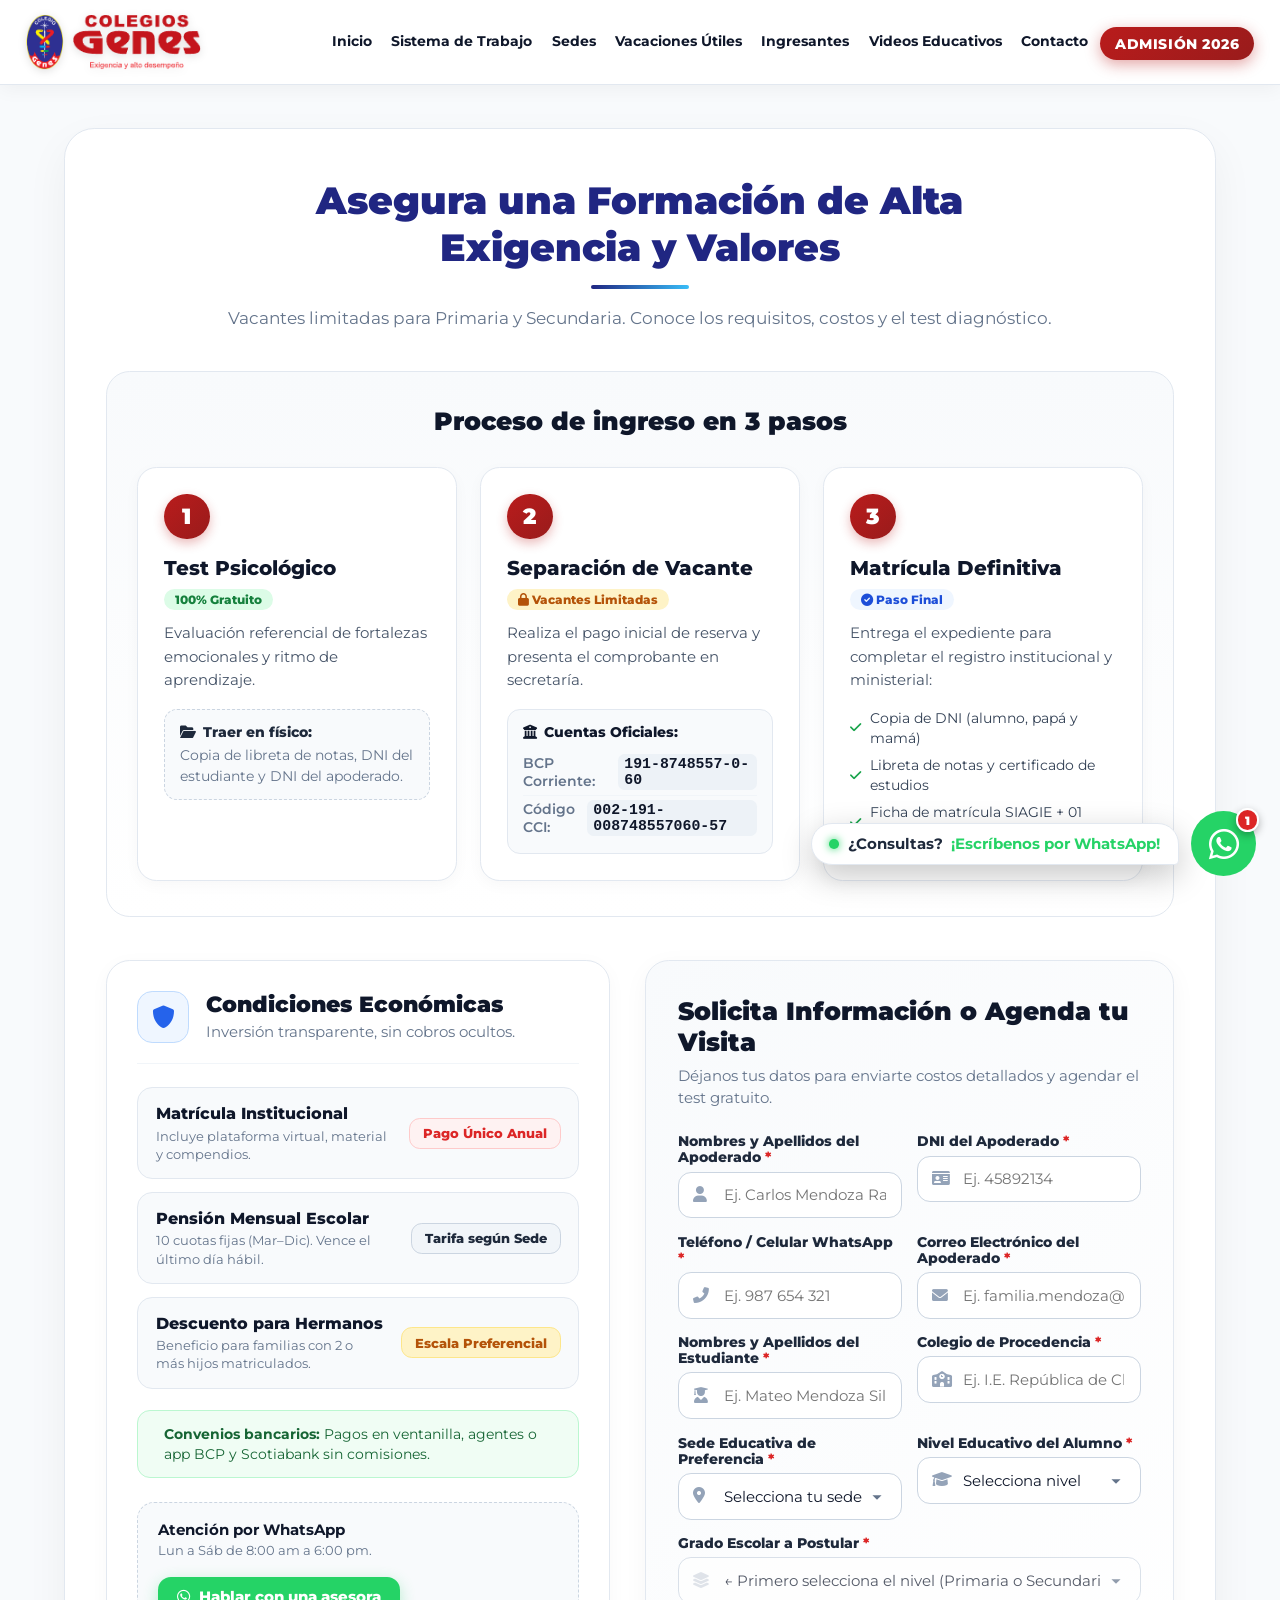
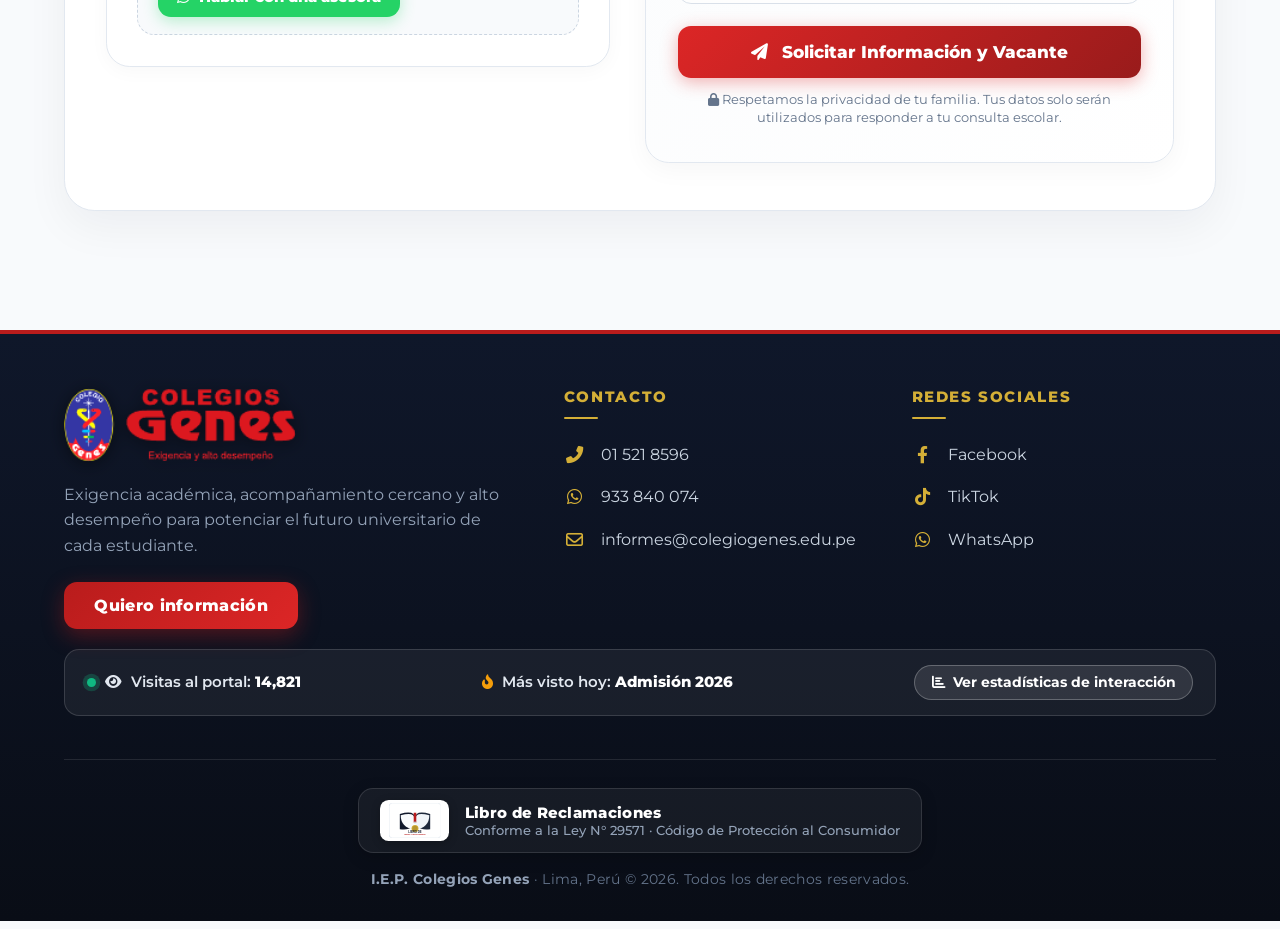
==== admision.html @ 5050819d "feat(routing): split all 10 sections into dedicated SEO HTML routes" ====
<!DOCTYPE html>
<html lang="es">

<head>
    <meta charset="UTF-8">
    <meta name="viewport" content="width=device-width, initial-scale=1.0">
    
    <!-- SEO Meta Tags Primarios (Optimizado para Colegios Privados y Preuniversitarios en Perú) -->
    <title>Proceso de Admisión 2026 | Colegio Genes</title>
    <meta name="description" content="Postula al Proceso de Admisión 2026 en Colegio Genes: requisitos, cronograma, solicitud de vacante en línea y atención inmediata por sede.">
    <meta name="keywords" content="Colegio Genes, Colegios Genes Lima, mejor colegio preuniversitario en Lima Norte, colegios privados en Comas, colegios privados en Los Olivos, colegios en San Martín de Porres, colegios en Puente Piedra, colegio con preparación UNI San Marcos PUCP Callao, admisión escolar 2026 Lima, colegio primaria y secundaria Lima Norte, vacaciones útiles Comas Los Olivos SMP">
    <meta name="robots" content="index, follow, max-image-preview:large, max-snippet:-1, max-video-preview:-1">
    <meta name="author" content="I.E.P. Colegios Genes">
    <meta name="geo.region" content="PE-LIM">
    <meta name="geo.placename" content="Lima, Perú">
    <meta name="geo.position" content="-11.9922;-77.0694">
    <meta name="ICBM" content="-11.9922, -77.0694">
    <meta name="theme-color" content="#202682">
    <link rel="canonical" href="https://colegio-genes.vercel.app/admision">
    <link rel="alternate" hreflang="es-PE" href="https://colegio-genes.vercel.app/admision">
    <link rel="alternate" hreflang="es" href="https://colegio-genes.vercel.app/admision">
    <link rel="icon" type="image/png" href="assets/images/favicon.png">
    <link rel="apple-touch-icon" href="assets/images/favicon.png">

    <!-- Open Graph / Facebook / WhatsApp Meta Tags -->
    <meta property="og:site_name" content="Colegios Genes">
    <meta property="og:type" content="website">
    <meta property="og:url" content="https://colegio-genes.vercel.app/admision">
    <meta property="og:title" content="Proceso de Admisión 2026 | Colegio Genes">
    <meta property="og:description" content="Postula al Proceso de Admisión 2026 en Colegio Genes: requisitos, cronograma, solicitud de vacante en línea y atención inmediata por sede.">
    <meta property="og:image" content="https://colegio-genes.vercel.app/assets/images/og_preview.jpg">
    <meta property="og:image:secure_url" content="https://colegio-genes.vercel.app/assets/images/og_preview.jpg">
    <meta property="og:image:type" content="image/jpeg">
    <meta property="og:image:width" content="1200">
    <meta property="og:image:height" content="630">
    <meta property="og:image:alt" content="Colegio Genes - Admisión 2026 Primaria y Secundaria Preuniversitaria">
    <meta property="og:locale" content="es_PE">
    
    <!-- Twitter Card Meta Tags -->
    <meta name="twitter:card" content="summary_large_image">
    <meta name="twitter:title" content="Proceso de Admisión 2026 | Colegio Genes">
    <meta name="twitter:description" content="Postula al Proceso de Admisión 2026 en Colegio Genes: requisitos, cronograma, solicitud de vacante en línea y atención inmediata por sede.">
    <meta name="twitter:image" content="https://colegio-genes.vercel.app/assets/images/og_preview.jpg">
    <meta name="twitter:image:alt" content="Colegio Genes Educación de Alto Rendimiento">
    
    <!-- JSON-LD Datos Estructurados Schema.org (School + EducationalOrganization + 8 Sedes Oficiales) -->
    <script type="application/ld+json">
    {
      "@context": "https://schema.org",
      "@type": ["School", "EducationalOrganization"],
      "name": "Colegio Genes",
      "alternateName": ["Colegios Genes", "I.E.P. Colegios Genes", "Colegio Preuniversitario Genes", "Genes Colegio"],
      "url": "https://colegio-genes.vercel.app/",
      "logo": "https://colegio-genes.vercel.app/assets/images/logo.png",
      "image": "https://colegio-genes.vercel.app/assets/images/og_preview.jpg",
      "description": "Institución educativa privada preuniversitaria de alta exigencia académica y formación en valores en Lima Norte. Educación especializada para Primaria y Secundaria con preparación continua para el ingreso a San Marcos (UNMSM), UNI, PUCP y Callao.",
      "telephone": "+51933840074",
      "email": "informes@colegiogenes.edu.pe",
      "foundingDate": "2005",
      "priceRange": "$$",
      "areaServed": ["Comas", "Los Olivos", "San Martín de Porres", "Puente Piedra", "Lima Norte", "Lima Metropolitana"],
      "address": {
        "@type": "PostalAddress",
        "streetAddress": "Av. Universitaria 5306",
        "addressLocality": "Los Olivos",
        "addressRegion": "Lima",
        "addressCountry": "PE"
      },
      "geo": {
        "@type": "GeoCoordinates",
        "latitude": "-11.9922",
        "longitude": "-77.0694"
      },
      "sameAs": [
        "https://www.facebook.com/ColegioGenes/",
        "https://www.tiktok.com/@colegiosgenes",
        "https://www.youtube.com/@colegiogenes"
      ],
      "department": [
        {
          "@type": "School",
          "name": "Colegio Genes - Sede Alborada (Comas)",
          "address": "Av. Universitaria 9880, Comas, Lima",
          "telephone": "+51015573002"
        },
        {
          "@type": "School",
          "name": "Colegio Genes - Sede Genes II (Comas)",
          "address": "Av. Universitaria 8257, entre Av. Jamaica y Av. Micaela Bastidas, Comas, Lima",
          "telephone": "+51015218596"
        },
        {
          "@type": "School",
          "name": "Colegio Genes - Sede Los Olivos",
          "address": "Av. Universitaria 5306, cruce con Av. Marañón, Los Olivos, Lima",
          "telephone": "+51015218596"
        },
        {
          "@type": "School",
          "name": "Colegio Genes - Sede Primavera (Comas)",
          "address": "Calle 2 Mz. G Lote 27, Coop. Primavera, Comas, Lima",
          "telephone": "+51015570144"
        },
        {
          "@type": "School",
          "name": "Colegio Genes - Sede S.M.P.",
          "address": "Coop. Virgen de Fátima Mz. L Lote 3, Alt. Cdra. 19 Av. Carlos Izaguirre, San Martín de Porres, Lima",
          "telephone": "+51014852475"
        },
        {
          "@type": "School",
          "name": "Colegio Genes - Sede del Norte (Puente Piedra)",
          "address": "Urb. Leoncio Prado Mz. N Lt. 179, Panamericana Norte con Néstor Gambeta, Puente Piedra, Lima",
          "telephone": "+51012889074"
        },
        {
          "@type": "School",
          "name": "Colegio Genes - Sede Gamarra (S.M.P.)",
          "address": "Calle Germán Stiglich Mz. A Lote 3, Urb. Antares, San Martín de Porres, Lima",
          "telephone": "+51013987127"
        },
        {
          "@type": "School",
          "name": "Colegio Genes - Sede del Pinar (Comas)",
          "address": "Calle Los Naranjos Mz. H Lote 8 y 9, Urb. El Pinar, Comas, Lima",
          "telephone": "+51945850041"
        }
      ],
      "hasOfferCatalog": {
        "@type": "OfferCatalog",
        "name": "Niveles y Programas Académicos Colegio Genes",
        "itemListElement": [
          {
            "@type": "Offer",
            "itemOffered": {
              "@type": "Course",
              "name": "Educación Primaria Integral (1.° a 6.° Grado)",
              "description": "Formación integral en valores, matemática y comunicación con tutora monitora y compendios bimestrales."
            }
          },
          {
            "@type": "Offer",
            "itemOffered": {
              "@type": "Course",
              "name": "Educación Secundaria Preuniversitaria (1.° a 5.° Año)",
              "description": "Sistema preuniversitario con simulacros semanales tipo admisión DECO San Marcos (UNMSM), UNI, PUCP y Callao."
            }
          },
          {
            "@type": "Offer",
            "itemOffered": {
              "@type": "Course",
              "name": "Vacaciones Útiles y Nivelación de Verano",
              "description": "Ciclos de verano de nivelación, adelanto escolar y talleres formativos para Primaria y Secundaria."
            }
          }
        ]
      }
    }
    </script>

    <!-- JSON-LD FAQPage Schema para Rich Snippets en Google Perú -->
    <script type="application/ld+json">
    {
      "@context": "https://schema.org",
      "@type": "FAQPage",
      "mainEntity": [
        {
          "@type": "Question",
          "name": "¿Cuántas sedes tiene Colegios Genes en Lima?",
          "acceptedAnswer": {
            "@type": "Answer",
            "text": "Colegios Genes cuenta con 8 sedes en Lima Norte: Genes Alborada (Comas), Genes II (Comas), Genes Los Olivos, Genes Primavera (Comas), Genes de S.M.P. (San Martín de Porres), Genes del Norte (Puente Piedra), Genes Gamarra (Urb. Antares, S.M.P.) y Genes del Pinar (Comas)."
          }
        },
        {
          "@type": "Question",
          "name": "¿Qué niveles educativos ofrece Colegios Genes?",
          "acceptedAnswer": {
            "@type": "Answer",
            "text": "Ofrecemos Educación Primaria (1.° a 6.° Grado) con tutoría permanente y Educación Secundaria Preuniversitaria (1.° a 5.° Año) con preparación intensiva para el ingreso directo a San Marcos (UNMSM), UNI, PUCP y Callao, además del programa de Vacaciones Útiles."
          }
        },
        {
          "@type": "Question",
          "name": "¿Cuáles son los pasos para el Proceso de Admisión 2026 en Colegios Genes?",
          "acceptedAnswer": {
            "@type": "Answer",
            "text": "El ingreso consta de 3 pasos simples: 1) Test Psicológico gratuito (presentando copia de libreta y DNI), 2) Separación de vacante mediante abono en cuentas oficiales BCP, y 3) Matrícula definitiva entregando el expediente SIAGIE."
          }
        }
      ]
    }
    </script>
    
    <!-- Preconexión de alta velocidad para Fuentes y Google Maps -->
    <link rel="preconnect" href="https://fonts.googleapis.com">
    <link rel="preconnect" href="https://fonts.gstatic.com" crossorigin>
    <link rel="preconnect" href="https://www.google.com" crossorigin>
    <link rel="preconnect" href="https://maps.google.com" crossorigin>
    <link rel="preconnect" href="https://maps.gstatic.com" crossorigin>
    <link rel="dns-prefetch" href="https://www.google.com">
    <link rel="dns-prefetch" href="https://maps.googleapis.com">
    <link href="https://fonts.googleapis.com/css2?family=Cinzel:wght@700;800;900&family=Montserrat:wght@400;500;600;700;800;900&display=swap" rel="stylesheet">
    <link rel="stylesheet" href="https://cdnjs.cloudflare.com/ajax/libs/font-awesome/6.0.0/css/all.min.css">
    
    <link rel="stylesheet" href="css/styles.css?v=20261116_V52">
</head>

<body>

    <!-- NAV BAR STICKY CON LOGO MÁS GRANDE Y ESPACIADO (HEADER ÚNICO PRINCIPAL) -->
    <div id="site-nav">
        <nav>
            <button class="mobile-menu-btn" type="button" id="mobile-menu-btn" aria-label="Abrir menú" onclick="toggleMobileMenu()">
                <span></span>
                <span></span>
                <span></span>
            </button>
            <a href="index.html" class="logo-container" aria-label="Ir al inicio" style="text-decoration: none;">
                <img src="assets/images/logo.png" class="logo-img" alt="Logo Colegio Genes">
            </a>
            <ul class="nav-links">
                <!-- HEADER DEL DRAWER: logo + botón X -->
                <li class="mobile-drawer-header">
                    <div>
                        <img src="assets/images/logo.png" alt="Logo Genes" class="mobile-drawer-logo">
                        <button type="button" onclick="closeMobileMenu()" class="mobile-drawer-close-btn" aria-label="Cerrar menú">
                            <i class="fas fa-times"></i>
                        </button>
                    </div>
                </li>
                <li><a href="index.html" id="link-inicio"><i class="fas fa-home"></i>Inicio</a></li>
                <li><a href="propuesta.html" id="link-propuesta"><i class="fas fa-graduation-cap"></i>Sistema de Trabajo</a></li>
                <li><a href="sedes.html" id="link-sedes"><i class="fas fa-map-marker-alt"></i>Sedes</a></li>
                <li><a href="vacaciones.html" id="link-vacaciones"><i class="fas fa-sun"></i>Vacaciones Útiles</a></li>
                <li><a href="ingresantes.html" id="link-ingresantes"><i class="fas fa-trophy"></i>Ingresantes</a></li>
                <li class="dropdown" id="dropdown-videos">
                    <a href="videos-primaria.html" onclick="toggleVideosDropdown(event)" id="link-videos">
                        <i class="fas fa-play-circle"></i>Videos Educativos <i class="fas fa-chevron-down drawer-chevron"></i>
                    </a>
                    <ul class="dropdown-menu" id="dropdown-menu-videos">
                        <li><a href="videos-primaria.html"><i class="fas fa-child"></i>Videos Primaria</a></li>
                        <li><a href="videos-secundaria.html"><i class="fas fa-user-graduate"></i>Videos Secundaria</a></li>
                        <li><a href="canales-virtuales.html"><i class="fab fa-youtube"></i>Canales de YouTube</a></li>
                    </ul>
                </li>
                <li><a href="contacto.html" id="link-contacto"><i class="fas fa-envelope"></i>Contacto</a></li>
                <li class="admision-li">
                    <a href="admision.html" id="link-admision" class="btn-admision">ADMISIÓN 2026</a>
                </li>
            </ul>
        </nav>
    </div>
    
    <div class="mobile-nav-overlay" id="mobile-nav-overlay" onclick="closeMobileMenu()"></div>

    <!-- MAIN CONTENT CONTAINER -->
    <div class="main-container">
        
        <!-- SECCIÓN INICIO -->
        <section id="admision" class="active">
            <div class="content-wrapper">
                <div class="card animate-fade-up admision-card-main">
                    
                    <!-- ENCABEZADO ORIENTADOR Y ACOGEDOR PARA PADRES -->
                    <div class="admision-header-parent">
                        <h2 class="admision-main-title">Asegura una Formación de Alta Exigencia y Valores</h2>
                        <div class="linea-pilares" style="margin: 0 auto 14px;"></div>
                        <p class="admision-subtitle-parent">
                            Vacantes limitadas para Primaria y Secundaria. Conoce los requisitos, costos y el test diagnóstico.
                        </p>
                    </div>

                    <!-- LÍNEA DE PROCESO EN 3 PASOS GUIADOS CON JERARQUÍA VISUAL CLARA -->
                    <div class="admision-timeline-wrapper">
                        <div class="admision-steps-header">
                            <h3 class="admision-steps-title">Proceso de ingreso en 3 pasos</h3>
                        </div>

                        <div class="admision-steps-grid">
                            <!-- PASO 1 -->
                            <article class="admision-step-box">
                                <div class="step-badge-circle">1</div>
                                <div class="step-content">
                                    <div class="step-title-row">
                                        <h4>Test Psicológico</h4>
                                        <span class="step-free-badge">100% Gratuito</span>
                                    </div>
                                    <p class="step-desc">
                                        Evaluación referencial de fortalezas emocionales y ritmo de aprendizaje.
                                    </p>
                                    <div class="step-highlight-box">
                                        <div class="step-highlight-label"><i class="fas fa-folder-open"></i> Traer en físico:</div>
                                        <p>Copia de libreta de notas, DNI del estudiante y DNI del apoderado.</p>
                                    </div>
                                </div>
                            </article>

                            <!-- PASO 2 -->
                            <article class="admision-step-box">
                                <div class="step-badge-circle">2</div>
                                <div class="step-content">
                                    <div class="step-title-row">
                                        <h4>Separación de Vacante</h4>
                                        <span class="step-priority-badge"><i class="fas fa-lock"></i> Vacantes Limitadas</span>
                                    </div>
                                    <p class="step-desc">
                                        Realiza el pago inicial de reserva y presenta el comprobante en secretaría.
                                    </p>
                                    <div class="step-bank-card">
                                        <div class="bank-card-title"><i class="fas fa-university"></i> Cuentas Oficiales:</div>
                                        <div class="bank-row">
                                            <span class="bank-name">BCP Corriente:</span>
                                            <span class="bank-code">191-8748557-0-60</span>
                                        </div>
                                        <div class="bank-row">
                                            <span class="bank-name">Código CCI:</span>
                                            <span class="bank-code">002-191-008748557060-57</span>
                                        </div>
                                    </div>
                                </div>
                            </article>

                            <!-- PASO 3 -->
                            <article class="admision-step-box">
                                <div class="step-badge-circle">3</div>
                                <div class="step-content">
                                    <div class="step-title-row">
                                        <h4>Matrícula Definitiva</h4>
                                        <span class="step-check-badge"><i class="fas fa-check-circle"></i> Paso Final</span>
                                    </div>
                                    <p class="step-desc">
                                        Entrega el expediente para completar el registro institucional y ministerial:
                                    </p>
                                    <ul class="step-doc-list">
                                        <li><i class="fas fa-check"></i> Copia de DNI (alumno, papá y mamá)</li>
                                        <li><i class="fas fa-check"></i> Libreta de notas y certificado de estudios</li>
                                        <li><i class="fas fa-check"></i> Ficha de matrícula SIAGIE + 01 mica A4</li>
                                    </ul>
                                </div>
                            </article>
                        </div>
                    </div>

                    <!-- SECCIÓN INFERIOR: CONDICIONES ECONÓMICAS CLARAS + ASESORÍA PERSONALIZADA -->
                    <div class="admision-split-container">
                        
                        <!-- LADO IZQUIERDO: TRANSPARENCIA ECONÓMICA -->
                        <div class="admision-info-left">
                            <div class="admision-econ-card">
                                <div class="econ-header">
                                    <div class="econ-icon-box">
                                        <i class="fas fa-shield-alt"></i>
                                    </div>
                                    <div>
                                        <h3 class="econ-title">Condiciones Económicas</h3>
                                        <p class="econ-desc">Inversión transparente, sin cobros ocultos.</p>
                                    </div>
                                </div>

                                <div class="econ-items-list">
                                    <div class="econ-item">
                                        <div class="econ-item-info">
                                            <div class="econ-item-name">Matrícula Institucional</div>
                                            <div class="econ-item-sub">Incluye plataforma virtual, material y compendios.</div>
                                        </div>
                                        <div class="econ-item-tag tag-primary">Pago Único Anual</div>
                                    </div>

                                    <div class="econ-item">
                                        <div class="econ-item-info">
                                            <div class="econ-item-name">Pensión Mensual Escolar</div>
                                            <div class="econ-item-sub">10 cuotas fijas (Mar–Dic). Vence el último día hábil.</div>
                                        </div>
                                        <div class="econ-item-tag tag-neutral">Tarifa según Sede</div>
                                    </div>

                                    <div class="econ-item">
                                        <div class="econ-item-info">
                                            <div class="econ-item-name">Descuento para Hermanos</div>
                                            <div class="econ-item-sub">Beneficio para familias con 2 o más hijos matriculados.</div>
                                        </div>
                                        <div class="econ-item-tag tag-success">Escala Preferencial</div>
                                    </div>
                                </div>

                                <div class="econ-security-notice">
                                    <i class="fas fa-check-shield"></i>
                                    <div>
                                        <strong>Convenios bancarios:</strong> Pagos en ventanilla, agentes o app BCP y Scotiabank sin comisiones.
                                    </div>
                                </div>

                                <div class="econ-direct-action">
                                    <div class="direct-action-text">
                                        <strong>Atención por WhatsApp</strong>
                                        <span>Lun a Sáb de 8:00 am a 6:00 pm.</span>
                                    </div>
                                    <a href="https://wa.me/51933840074?text=Hola%20Colegio%20Genes,%20deseo%20conocer%20costos,%20pensiones%20y%20vacantes%20para%20el%20a%C3%B1o%202026." target="_blank" rel="noopener noreferrer" class="btn-econ-whatsapp">
                                        <i class="fab fa-whatsapp"></i> Hablar con una asesora
                                    </a>
                                </div>
                            </div>
                        </div>

                        <!-- LADO DERECHO: FORMULARIO AMABLE Y ACCESIBLE -->
                        <div class="admision-form-right">
                            <div class="parent-form-box">
                                <div class="parent-form-header">
                                    <h3 class="parent-form-title">Solicita Información o Agenda tu Visita</h3>
                                    <p class="parent-form-desc">
                                        Déjanos tus datos para enviarte costos detallados y agendar el test gratuito.
                                    </p>
                                </div>

                                <form class="parent-modern-form" data-form-type="admision" action="#" method="POST" novalidate>
                                    <input type="text" name="_gotcha" tabindex="-1" autocomplete="off" style="display:none;" aria-hidden="true">
                                    <div class="parent-form-grid">
                                        <div class="form-field-unit">
                                            <label for="adm-nombres">Nombres y Apellidos del Apoderado <span class="required">*</span></label>
                                            <div class="form-input-shell">
                                                <i class="fas fa-user field-icon"></i>
                                                <input id="adm-nombres" type="text" name="nombres" placeholder="Ej. Carlos Mendoza Ramos" pattern="^[a-zA-ZáéíóúÁÉÍÓÚñÑüÜ\s]{3,60}$" minlength="3" maxlength="60" title="Ingrese solo letras y espacios (sin números)" required>
                                            </div>
                                        </div>

                                        <div class="form-field-unit">
                                            <label for="adm-dni">DNI del Apoderado <span class="required">*</span></label>
                                            <div class="form-input-shell">
                                                <i class="fas fa-id-card field-icon"></i>
                                                <input id="adm-dni" type="text" name="dni" placeholder="Ej. 45892134" pattern="[0-9]{8}" minlength="8" maxlength="8" inputmode="numeric" title="El DNI debe contener exactamente 8 números" required>
                                            </div>
                                        </div>

                                        <div class="form-field-unit">
                                            <label for="adm-telefono">Teléfono / Celular WhatsApp <span class="required">*</span></label>
                                            <div class="form-input-shell">
                                                <i class="fas fa-phone-alt field-icon"></i>
                                                <input id="adm-telefono" type="tel" name="telefono" placeholder="Ej. 987 654 321" pattern="^9[0-9]{8}$" minlength="9" maxlength="9" inputmode="numeric" title="El celular debe comenzar con 9 y tener 9 dígitos" required>
                                            </div>
                                        </div>

                                        <div class="form-field-unit">
                                            <label for="adm-correo">Correo Electrónico del Apoderado <span class="required">*</span></label>
                                            <div class="form-input-shell">
                                                <i class="fas fa-envelope field-icon"></i>
                                                <input id="adm-correo" type="email" name="correo" placeholder="Ej. familia.mendoza@gmail.com" pattern="^[a-zA-Z0-9._%+\-]+@[a-zA-Z0-9.\-]+\.[a-zA-Z]{2,}$" title="Ingrese un correo electrónico válido" required>
                                            </div>
                                        </div>

                                        <div class="form-field-unit">
                                            <label for="adm-estudiante">Nombres y Apellidos del Estudiante <span class="required">*</span></label>
                                            <div class="form-input-shell">
                                                <i class="fas fa-user-graduate field-icon"></i>
                                                <input id="adm-estudiante" type="text" name="estudiante" placeholder="Ej. Mateo Mendoza Silva" pattern="^[a-zA-ZáéíóúÁÉÍÓÚñÑüÜ\s]{3,60}$" minlength="3" maxlength="60" title="Ingrese solo letras y espacios para el nombre del estudiante" required>
                                            </div>
                                        </div>

                                        <div class="form-field-unit">
                                            <label for="adm-colegio">Colegio de Procedencia <span class="required">*</span></label>
                                            <div class="form-input-shell">
                                                <i class="fas fa-school field-icon"></i>
                                                <input id="adm-colegio" type="text" name="colegio_origen" placeholder="Ej. I.E. República de Chile o Particular" pattern="^[a-zA-Z0-9áéíóúÁÉÍÓÚñÑüÜ\s\.,\-#°]{3,80}$" minlength="3" maxlength="80" title="Ingrese el nombre del colegio de procedencia" required>
                                            </div>
                                        </div>

                                        <div class="form-field-unit">
                                            <label for="adm-sede">Sede Educativa de Preferencia <span class="required">*</span></label>
                                            <div class="form-input-shell">
                                                <i class="fas fa-map-marker-alt field-icon"></i>
                                                <select id="adm-sede" name="sede" required>
                                                    <option value="" disabled selected>Selecciona tu sede cercana</option>
                                                    <option value="Genes Alborada">Genes Alborada (Comas)</option>
                                                    <option value="Genes II">Genes II (Comas)</option>
                                                    <option value="Genes Los Olivos">Genes Los Olivos</option>
                                                    <option value="Genes Primavera">Genes Primavera (Comas)</option>
                                                    <option value="Genes de S.M.P.">Genes de S.M.P.</option>
                                                    <option value="Genes del Norte">Genes del Norte (Puente Piedra)</option>
                                                    <option value="Genes Gamarra">Genes Gamarra (S.M.P.)</option>
                                                    <option value="Genes del Pinar">Genes del Pinar (Comas)</option>
                                                </select>
                                            </div>
                                        </div>

                                        <div class="form-field-unit">
                                            <label for="adm-nivel">Nivel Educativo del Alumno <span class="required">*</span></label>
                                            <div class="form-input-shell">
                                                <i class="fas fa-graduation-cap field-icon"></i>
                                                <select id="adm-nivel" name="nivel" required>
                                                    <option value="" disabled selected>Selecciona nivel</option>
                                                    <option value="Primaria">Nivel Primaria (1.° a 6.°)</option>
                                                    <option value="Secundaria">Nivel Secundaria (1.° a 5.°)</option>
                                                </select>
                                            </div>
                                        </div>

                                        <div class="form-field-unit full-width">
                                            <label for="adm-grado">Grado Escolar a Postular <span class="required">*</span></label>
                                            <div class="form-input-shell">
                                                <i class="fas fa-layer-group field-icon"></i>
                                                <select id="adm-grado" name="grado" required disabled>
                                                    <option value="" disabled selected>← Primero selecciona el nivel (Primaria o Secundaria)</option>
                                                </select>
                                            </div>
                                        </div>
                                    </div>

                                    <input type="hidden" name="_captcha" value="false">
                                    <input type="hidden" name="_subject" value="Nuevo prospecto Admisión / Vacaciones Útiles - Colegio Genes">

                                    <button type="submit" class="btn-parent-submit">
                                        <span><i class="fas fa-paper-plane" style="margin-right: 8px;"></i> Solicitar Información y Vacante</span>
                                    </button>
                                    <p class="form-privacy-note">
                                        <i class="fas fa-lock"></i> Respetamos la privacidad de tu familia. Tus datos solo serán utilizados para responder a tu consulta escolar.
                                    </p>
                                </form>
                            </div>
                        </div>

                    </div>

                </div>
            </div>
        </section>

    </div>

    <!-- MODAL POPUP DE SEDE (OPTIMIZADO CON CARGA RÁPIDA DE MAPS Y ACCIONES DIRECTAS) -->
    <div id="sede-modal" class="sede-modal-overlay" onclick="if(event.target===this) closeSedeModal()">
        <div class="sede-modal-box" role="dialog" aria-modal="true" aria-labelledby="sede-modal-titulo">
            <button class="sede-modal-close" type="button" onclick="closeSedeModal()" aria-label="Cerrar modal">&times;</button>
            <div class="pilares-header sede-modal-header-clean" style="margin-bottom: 12px;">
                <h2 id="sede-modal-titulo" class="sede-modal-title-text">Nombre Sede</h2>
                <div class="linea-pilares"></div>
            </div>

            <div class="sede-modal-grid">
                <div class="sede-modal-info">
                    <div class="sede-modal-dato">
                        <i class="fas fa-map-marker-alt"></i>
                        <div>
                            <small>Distrito</small>
                            <span id="sede-modal-distrito">Distrito</span>
                        </div>
                    </div>

                    <div class="sede-modal-dato">
                        <i class="fas fa-graduation-cap"></i>
                        <div>
                            <small>Niveles de Atención</small>
                            <span id="sede-modal-nivel">Nivel</span>
                        </div>
                    </div>

                    <div class="sede-modal-dato">
                        <i class="fas fa-compass"></i>
                        <div>
                            <small>Dirección Exacta</small>
                            <span id="sede-modal-direccion">Dirección</span>
                        </div>
                    </div>

                    <div class="sede-contactos">
                        <a id="sede-modal-fijo" href="#"><i class="fas fa-phone-alt"></i> <span>Fijo</span></a>
                        <a id="sede-modal-celular" href="#" target="_blank" rel="noopener noreferrer"><i class="fab fa-whatsapp"></i> <span>WhatsApp</span></a>
                        <a id="sede-modal-correo" href="#"><i class="far fa-envelope"></i> <span>Correo</span></a>
                    </div>

                    <div class="sede-modal-cta-row">
                        <button type="button" id="sede-modal-postular-btn" class="btn-sede-postular">
                            <i class="fas fa-user-check"></i> Postular a esta Sede
                        </button>
                    </div>
                </div>

                <div class="sede-mapa-col">
                    <div class="sede-mapa-wrap">
                        <div id="sede-map-loader" class="sede-map-loader">
                            <div class="sede-map-spinner"></div>
                            <span>Cargando mapa interactivo...</span>
                        </div>
                        <iframe id="sede-modal-mapa" src="about:blank" height="300" style="border:0;" allowfullscreen="" referrerpolicy="no-referrer-when-downgrade" title="Ubicación en Google Maps"></iframe>
                    </div>
                    <a id="sede-modal-gmaps-link" href="#" target="_blank" rel="noopener noreferrer" class="btn-sede-gmaps-direct">
                        <i class="fas fa-directions"></i> Abrir ruta en Google Maps
                    </a>
                </div>
            </div>
        </div>
    </div>

    <!-- MODAL DE ANALÍTICA E INTERACCIONES EN VIVO -->
    <div id="analytics-modal" class="sede-modal-overlay" onclick="if(event.target===this) closeAnalyticsModal()">
        <div class="sede-modal-box analytics-modal-box" role="dialog" aria-modal="true" aria-labelledby="analytics-modal-title">
            <button class="sede-modal-close" type="button" onclick="closeAnalyticsModal()" aria-label="Cerrar estadísticas">&times;</button>
            <div class="pilares-header" style="margin-bottom: 16px;">
                <span class="sede-modal-top-badge" style="background: rgba(16, 185, 129, 0.12); color: #059669;"><i class="fas fa-chart-line"></i> Métricas en Tiempo Real</span>
                <h2 id="analytics-modal-title" style="color: var(--bg-dark-navy); font-size: 1.45rem; font-weight: 800; margin-top: 6px;">Actividad y Secciones Más Vistas</h2>
                <div class="linea-pilares"></div>
            </div>

            <div class="analytics-kpi-grid">
                <div class="analytics-kpi-card">
                    <span class="kpi-icon"><i class="fas fa-eye"></i></span>
                    <div>
                        <small>Visitas Totales</small>
                        <strong id="stat-total-visits">14,820</strong>
                    </div>
                </div>
                <div class="analytics-kpi-card">
                    <span class="kpi-icon green"><i class="fas fa-bolt"></i></span>
                    <div>
                        <small>Interacciones</small>
                        <strong id="stat-total-interactions">3,410</strong>
                    </div>
                </div>
                <div class="analytics-kpi-card">
                    <span class="kpi-icon red"><i class="fas fa-fire"></i></span>
                    <div>
                        <small>Sección #1</small>
                        <strong id="stat-top-section">Admisión</strong>
                    </div>
                </div>
            </div>

            <div class="analytics-panels-grid">
                <div class="analytics-panel-col">
                    <h4><i class="fas fa-layer-group"></i> Secciones Más Visitadas</h4>
                    <div id="analytics-sections-bars" class="analytics-bars-list"></div>
                </div>
                <div class="analytics-panel-col">
                    <h4><i class="fas fa-hand-pointer"></i> Interacciones Más Frecuentes</h4>
                    <div id="analytics-actions-bars" class="analytics-bars-list"></div>
                </div>
            </div>
        </div>
    </div>

    <!-- FOOTER INSTITUCIONAL -->
    <footer class="main-footer">
        <div class="footer-inner">
            <div class="footer-grid">
                <div class="footer-brand">
                    <img src="assets/images/logo.png" alt="Colegio Genes" class="footer-logo">
                    <p>
                        Exigencia académica, acompañamiento cercano y alto desempeño para potenciar el futuro universitario de cada estudiante.
                    </p>
                    <a href="admision.html" class="footer-cta" style="text-decoration: none; display: inline-flex; align-items: center; justify-content: center;">
                        Quiero información
                    </a>
                </div>

                <div class="footer-column">
                    <h3>Contacto</h3>
                    <a class="footer-contact-item" href="tel:015218596">
                        <i class="fas fa-phone-alt"></i>
                        <span>01 521 8596</span>
                    </a>
                    <a class="footer-contact-item" href="https://wa.me/51933840074?text=Hola%20Colegio%20Genes,%20deseo%20recibir%20informaci%C3%B3n%20sobre%20el%20colegio,%20vacantes%20y%20el%20proceso%20de%20admisi%C3%B3n.%20%C2%BFMe%20podr%C3%ADan%20ayudar%3F" target="_blank" rel="noopener noreferrer">
                        <i class="fab fa-whatsapp"></i>
                        <span>933 840 074</span>
                    </a>
                    <a class="footer-contact-item" href="mailto:informes@colegiogenes.edu.pe">
                        <i class="far fa-envelope"></i>
                        <span>informes@colegiogenes.edu.pe</span>
                    </a>
                </div>

                <div class="footer-column">
                    <h3>Redes Sociales</h3>
                    <a class="footer-contact-item" href="https://www.facebook.com/ColegioGenes/?locale=es_LA" target="_blank" rel="noopener noreferrer">
                        <i class="fab fa-facebook-f"></i>
                        <span>Facebook</span>
                    </a>
                    <a class="footer-contact-item" href="https://www.tiktok.com/@colegiosgenes" target="_blank" rel="noopener noreferrer">
                        <i class="fab fa-tiktok"></i>
                        <span>TikTok</span>
                    </a>
                    <a class="footer-contact-item" href="https://wa.me/51933840074?text=Hola%20Colegio%20Genes,%20deseo%20recibir%20informaci%C3%B3n%20sobre%20el%20colegio,%20vacantes%20y%20el%20proceso%20de%20admisi%C3%B3n.%20%C2%BFMe%20podr%C3%ADan%20ayudar%3F" target="_blank" rel="noopener noreferrer">
                        <i class="fab fa-whatsapp"></i>
                        <span>WhatsApp</span>
                    </a>
                </div>
            </div>

            <!-- BARRA DE VISITAS EN VIVO Y ESTADÍSTICAS DE SECCIONES -->
            <div class="footer-analytics-strip">
                <div class="visitor-counter-pill" title="Visitas registradas en el portal institucional">
                    <span class="live-pulse-dot"></span>
                    <i class="fas fa-eye"></i>
                    <span>Visitas al portal: <strong id="footer-visitor-count">14,820</strong></span>
                </div>
                <div class="visitor-top-section-pill">
                    <i class="fas fa-fire-alt" style="color: #F59E0B;"></i>
                    <span>Más visto hoy: <strong id="footer-top-section">Admisión 2026</strong></span>
                </div>
                <button type="button" class="btn-open-analytics" onclick="openAnalyticsModal()">
                    <i class="fas fa-chart-bar"></i> Ver estadísticas de interacción
                </button>
            </div>

            <div class="footer-bottom-bar">
                <a href="contacto.html" class="libro-reclamaciones-link" aria-label="Libro de Reclamaciones">
                    <img src="assets/images/libro_reclamaciones.svg" alt="Libro de Reclamaciones">
                    <div class="libro-text">
                        <span class="libro-title">Libro de Reclamaciones</span>
                        <span class="libro-sub">Conforme a la Ley N° 29571 &middot; Código de Protección al Consumidor</span>
                    </div>
                </a>
                <p>
                    <strong>I.E.P. Colegios Genes</strong> &middot; Lima, Perú &copy; 2026. Todos los derechos reservados.
                </p>
            </div>
        </div>
    </footer>

    <!-- MODAL LIGHTBOX FULLSCREEN ULTRA-MODERNO PARA HORARIOS Y AFICHES -->
    <div class="modal-backdrop lightbox-fullscreen-backdrop" id="ingresante-modal" onclick="handleLightboxBackdropClick(event)">
        <div class="lightbox-viewer-container" onclick="event.stopPropagation()">
            <!-- TOP BAR FLOTANTE GLASSMORPHISM -->
            <div class="lightbox-header-bar">
                <div class="lightbox-title-wrap">
                    <span class="lightbox-badge"><i class="fas fa-shield-alt"></i> Publicación Oficial</span>
                    <h3 id="ingresante-modal-title">Horarios de Vacaciones Útiles</h3>
                </div>
                <div class="lightbox-toolbar">
                    <button type="button" class="lightbox-btn" onclick="zoomLightbox(-0.2)" title="Reducir zoom (-)">
                        <i class="fas fa-search-minus"></i>
                    </button>
                    <span id="lightbox-zoom-indicator" class="lightbox-zoom-level">100%</span>
                    <button type="button" class="lightbox-btn" onclick="zoomLightbox(0.2)" title="Aumentar zoom (+)">
                        <i class="fas fa-search-plus"></i>
                    </button>
                    <button type="button" class="lightbox-btn" id="btn-zoom-toggle" onclick="toggleLightboxFit()" title="Ajustar a pantalla o tamaño real">
                        <i class="fas fa-expand"></i> <span class="btn-text">Tamaño real</span>
                    </button>
                    <a id="btn-open-original-img" class="lightbox-btn highlight" href="#" target="_blank" rel="noopener noreferrer" title="Abrir imagen original en pestaña nueva">
                        <i class="fas fa-external-link-alt"></i> <span class="btn-text">Pestaña nueva</span>
                    </a>
                    <button type="button" class="lightbox-close-btn" onclick="closeIngresanteModal()" aria-label="Cerrar visor">
                        <i class="fas fa-times"></i>
                    </button>
                </div>
            </div>

            <!-- VIEWPORT / STAGE -->
            <div class="lightbox-stage" id="lightbox-stage">
                <div id="lightbox-spinner" class="lightbox-spinner" aria-hidden="true">
                    <div class="lightbox-spinner-ring"></div>
                    <span>Cargando imagen en alta resolución...</span>
                </div>
                <div class="lightbox-img-wrapper" id="lightbox-img-wrapper">
                    <img id="ingresante-modal-img" src="[data-uri]" alt="Publicación Oficial Colegios Genes" draggable="false">
                </div>
            </div>

            <!-- FOOTER HINT -->
            <div class="lightbox-footer-hint">
                <span><i class="fas fa-mouse"></i> Usa la rueda del mouse o haz clic para zoom &bull; Arrastra para mover &bull; <kbd>ESC</kbd> para salir</span>
            </div>
        </div>
    </div>

    <!-- WHATSAPP FLOTANTE INTERACTIVO -->
    <div class="whatsapp-widget-wrapper">
        <a href="https://wa.me/51933840074?text=Hola%20Colegio%20Genes,%20deseo%20recibir%20informaci%C3%B3n%20sobre%20el%20colegio,%20vacantes%20y%20el%20proceso%20de%20admisi%C3%B3n.%20%C2%BFMe%20podr%C3%ADan%20ayudar%3F" target="_blank" rel="noopener noreferrer" class="whatsapp-bubble-msg" style="text-decoration: none; color: inherit;">
            <span class="ws-online-dot"></span>
            ¿Consultas? <strong style="color: #25D366;">¡Escríbenos por WhatsApp!</strong>
        </a>
        <a class="whatsapp-float" href="https://wa.me/51933840074?text=Hola%20Colegio%20Genes,%20deseo%20recibir%20informaci%C3%B3n%20sobre%20el%20colegio,%20vacantes%20y%20el%20proceso%20de%20admisi%C3%B3n.%20%C2%BFMe%20podr%C3%ADan%20ayudar%3F" target="_blank" rel="noopener noreferrer" aria-label="Escribir por WhatsApp al colegio">
            <span class="whatsapp-notification-badge">1</span>
            <i class="fab fa-whatsapp"></i>
        </a>
    </div>

    <!-- SweetAlert2 Local (Sin dependencia de CDN externo) -->
    <script src="js/sweetalert2.min.js"></script>
    <script src="js/config.js"></script>
    <script src="js/main.js?v=20261116_V53"></script>
</body>

</html>
---- css/styles.css ----
/* ==========================================================================
   COLEGIO GENES - HOJA DE ESTILOS PRINCIPAL Y RESPONSIVE (0 IMPORTANT)
   ========================================================================== */

:root {
    --bg-dark-navy: #202682;
    --navy-card: #19206E;
    --primary-blue: #202682;
    --crimson-red: #B91C1C;
    --bright-red: #EF4444;
    --gold-gold: #D4AF37;
    --gold-light: #FACC15;
    --sky-blue: #38BDF8;
    --text-white: #FFFFFF;
    --text-slate: #94A3B8;
    --bg-body-light: #F8FAFC;
    --card-shadow-soft: 0 10px 30px rgba(0, 0, 0, 0.05);
    --card-shadow-hover: 0 18px 40px rgba(32, 38, 130, 0.18);
}

.titulo-pilares.titulo-md { font-size: 1.8rem; }

.titulo-pilares.titulo-lg { font-size: 2rem; }

.titulo-pilares.titulo-slate { color: #1E293B; }

.compendios-grid {
    display: grid;
    grid-template-columns: repeat(auto-fit, minmax(220px, 1fr));
    gap: 24px;
    margin-top: 35px;
}

.compendio-card-item {
    background: #FFFFFF;
    border-radius: 20px;
    padding: 20px;
    border: 1px solid #E2E8F0;
    box-shadow: 0 8px 24px rgba(0, 0, 0, 0.05);
    text-align: center;
    transition: all 0.3s ease;
    display: flex;
    flex-direction: column;
    align-items: center;
    justify-content: space-between;
}

.compendio-img-wrapper {
    width: 100%;
    margin-bottom: 16px;
    display: flex;
    align-items: center;
    justify-content: center;
}

.compendio-img-wrapper img {
    width: 100%;
    height: auto;
    max-height: 320px;
    object-fit: contain;
    filter: drop-shadow(0 8px 16px rgba(0, 0, 0, 0.15));
    border-radius: 6px;
    transition: transform 0.3s ease;
}

.compendio-card-item h4 {
    font-size: 1.05rem;
    color: #0F172A;
    font-weight: 800;
    margin-bottom: 6px;
}

.compendio-card-item span {
    display: inline-block;
    width: 100%;
    padding: 6px 12px;
    color: #FFFFFF;
    font-size: 0.85rem;
    font-weight: 900;
    border-radius: 8px;
    text-transform: uppercase;
    letter-spacing: 0.5px;
}

.canal-level-tab {
    padding: 12px 28px;
    border-radius: 14px;
    font-weight: 800;
    font-size: 0.92rem;
    border: 1px solid #CBD5E1;
    cursor: pointer;
    background: #F8FAFC;
    color: #475569;
    transition: all 0.3s ease;
}

.canal-level-tab.active {
    border: none;
    background: var(--bg-dark-navy);
    color: #FFFFFF;
}

.canales-cards-grid { grid-template-columns: repeat(auto-fit, minmax(280px, 1fr)); gap: 20px; }

.horario-img-box {
    max-width: 980px;
    margin: 0 auto 12px;
    border-radius: 16px;
    overflow: hidden;
    box-shadow: 0 8px 24px rgba(0, 0, 0, 0.08);
    border: 1px solid #E2E8F0;
    background: #FFFFFF;
    padding: 12px;
    cursor: pointer;
}

* {
    margin: 0;
    padding: 0;
    box-sizing: border-box;
    font-family: 'Montserrat', sans-serif;
}

html { scroll-behavior: smooth; scroll-padding-top: 85px; }

body {
    background-color: var(--bg-body-light);
    color: #1E293B;
    min-height: 100vh;
    display: flex;
    flex-direction: column;
    overflow-x: hidden;
}

@keyframes fadeIn {
    from { opacity: 0; transform: translateY(16px); }
    to { opacity: 1; transform: translateY(0); }
}

@keyframes pulseGlow {
    0%, 100% { box-shadow: 0 0 0 0 rgba(185, 28, 28, 0.6); }
    50% { box-shadow: 0 0 0 12px rgba(185, 28, 28, 0); }
}

@keyframes badgePulse {
    0%, 100% { transform: scale(1); }
    50% { transform: scale(1.04); }
}

@keyframes floatIcon {
    0%, 100% { transform: translateY(0); }
    50% { transform: translateY(-4px); }
}

#site-nav {
    position: sticky;
    top: 0;
    z-index: 1000;
    width: 100%;
    background: #FFFFFF;
    border-bottom: 1px solid #E2E8F0;
    box-shadow: 0 4px 18px rgba(0, 0, 0, 0.05);
}

nav {
    display: flex;
    justify-content: space-between;
    align-items: center;
    padding: 10px 3%;
    min-height: 78px;
    max-width: 1440px;
    margin: 0 auto;
    width: 100%;
}

.logo-container {
    display: flex;
    align-items: center;
    gap: 12px;
    cursor: pointer;
    padding: 4px 12px 4px 0;
    margin-right: 10px;
    transition: transform 0.25s ease;
    flex-shrink: 0;
}

.logo-container:hover { transform: scale(1.03); }

.logo-img {
    height: 62px;
    width: auto;
    filter: drop-shadow(0 2px 4px rgba(0,0,0,0.12));
}

.nav-links {
    display: flex;
    list-style: none;
    gap: 8px;
    align-items: center;
    margin: 0;
    padding: 0;
}

.nav-links li {
    position: relative;
    display: inline-block;
    flex-shrink: 0;
}

li.mobile-drawer-header { display: none; }

.nav-links a:not(.btn-admision) {
    color: #0F172A;
    text-decoration: none;
    font-weight: 700;
    font-size: 0.84rem;
    padding: 6px 12px;
    border-radius: 0;
    transition: all 0.2s ease;
    display: inline-block;
    white-space: nowrap;
    flex-shrink: 0;
    line-height: 1.2;
    cursor: pointer;
    border: none;
    border-bottom: 2.5px solid transparent;
}

.nav-links a:not(.btn-admision):hover { color: #B91C1C; background: transparent; }

.nav-links a.active:not(.btn-admision) {
    background: transparent;
    color: #0F172A;
    border: none;
    border-bottom: 2.5px solid #0F172A;
    font-weight: 900;
    box-shadow: none;
    padding-bottom: 4px;
}

.btn-admision,
.nav-links a.btn-admision {
    background: linear-gradient(135deg, #B91C1C 0%, #991B1B 100%);
    color: #FFFFFF;
    padding: 10px 22px;
    border-radius: 999px;
    font-weight: 800;
    letter-spacing: 0.5px;
    box-shadow: 0 4px 14px rgba(185, 28, 28, 0.4);
    animation: pulseGlow 2.5s infinite;
    white-space: nowrap;
    border: none;
    border-bottom: none;
    text-decoration: none;
}

.btn-admision:hover,
.nav-links a.btn-admision:hover,
.btn-admision:focus,
.nav-links a.btn-admision:focus,
.btn-admision:active,
.nav-links a.btn-admision:active {
    color: #FFFFFF;
    background: linear-gradient(135deg, #DC2626 0%, #B91C1C 100%);
    transform: translateY(-2px);
    box-shadow: 0 8px 20px rgba(220, 38, 38, 0.5);
    text-decoration: none;
    outline: none;
}

.dropdown-menu {
    position: absolute;
    top: calc(100% + 8px);
    left: 0;
    background: #FFFFFF;
    border: 1px solid #CBD5E1;
    border-top: 3.5px solid #202682;
    border-radius: 0;
    min-width: 210px;
    list-style: none;
    padding: 4px 0;
    box-shadow: 0 12px 30px rgba(0, 0, 0, 0.12);
    display: none;
    z-index: 1010;
    animation: fadeIn 0.2s ease-out;
}

.dropdown-menu li a {
    display: block;
    background: transparent;
    white-space: nowrap;
}

.nav-links .dropdown-menu li a {
    padding: 11px 20px;
    color: #0F172A;
    font-size: 0.88rem;
    font-weight: 700;
    border-radius: 0;
    transition: all 0.2s ease;
    border-left: 3.5px solid transparent;
    border-bottom: none;
}

.nav-links .dropdown-menu li a:hover {
    background: #EFF6FF;
    color: #202682;
    border-left-color: #202682;
    padding-left: 24px;
}

.dropdown.open .dropdown-menu { display: block; }

.mobile-menu-btn {
    display: none;
    background: transparent;
    border: 1px solid rgba(255, 255, 255, 0.2);
    border-radius: 8px;
    padding: 8px 10px;
    cursor: pointer;
}

.mobile-menu-btn span {
    display: block;
    width: 22px;
    height: 2px;
    background: #0F172A;
    margin: 4px 0;
}

.mobile-nav-overlay {
    position: fixed;
    top: 0;
    left: 0;
    width: 100vw;
    height: 100vh;
    background: rgba(15, 23, 42, 0.6);
    opacity: 0;
    visibility: hidden;
    pointer-events: none;
    transition: opacity 0.3s ease, visibility 0.3s ease;
    z-index: 1500;
}

.mobile-nav-overlay.active {
    opacity: 1;
    visibility: visible;
    pointer-events: auto;
}

.hero-slider-wrapper {
    position: relative;
    width: 100%;
    min-height: calc(100vh - 86px);
    height: calc(100vh - 86px);
    overflow: hidden;
    background: #070B18;
}

.hero-slide {
    position: absolute;
    inset: 0;
    width: 100%;
    height: 100%;
    display: flex;
    align-items: center;
    padding: 40px 5% 60px;
    opacity: 0;
    visibility: hidden;
    transform: none;
    transition: opacity 0.6s ease, visibility 0.6s ease;
    z-index: 1;
}

.hero-slide.active {
    opacity: 1;
    visibility: visible;
    transform: none;
    z-index: 2;
}

.hero-slide-1 {
    background: linear-gradient(90deg, rgba(7, 11, 24, 0.95) 0%, rgba(7, 11, 24, 0.82) 45%, rgba(7, 11, 24, 0.2) 75%, rgba(7, 11, 24, 0) 100%), url('../assets/images/hero_classroom_whiteboard.webp?v=20260801_1') center/cover no-repeat;
}

.hero-slide-2 {
    background: linear-gradient(90deg, rgba(7, 11, 24, 0.95) 0%, rgba(7, 11, 24, 0.82) 45%, rgba(7, 11, 24, 0.2) 75%, rgba(7, 11, 24, 0) 100%), url('../assets/images/hero_virtual_learning.webp?v=20260802_1') center/cover no-repeat;
}

.hero-slide-3 {
    background: linear-gradient(90deg, rgba(7, 11, 24, 0.95) 0%, rgba(7, 11, 24, 0.82) 45%, rgba(7, 11, 24, 0.2) 75%, rgba(7, 11, 24, 0) 100%), url('../assets/images/hero_students.webp') center/cover no-repeat;
}

.hero-h1 span.highlight-blue,
.highlight-blue {
    color: #38BDF8;
    text-shadow: none;
}

.hero-h1 span.highlight-gold,
.highlight-gold {
    color: #FACC15;
    text-shadow: none;
}

.hero-slider-dots {
    position: absolute;
    bottom: 20px;
    left: 50%;
    transform: translateX(-50%);
    z-index: 10;
    display: flex;
    gap: 12px;
    align-items: center;
}

.hero-dot {
    width: 38px;
    height: 6px;
    border-radius: 999px;
    background: rgba(255, 255, 255, 0.3);
    border: none;
    cursor: pointer;
    position: relative;
    overflow: hidden;
    transition: background 0.3s ease, width 0.3s ease;
    padding: 0;
}

.hero-dot-progress {
    position: absolute;
    top: 0;
    left: 0;
    height: 100%;
    width: 0%;
    background: #FFFFFF;
    border-radius: 999px;
}

.hero-dot.active { width: 56px; background: rgba(255, 255, 255, 0.4); }

.hero-inner {
    max-width: 1320px;
    margin: 0 auto;
    width: 100%;
    display: flex;
    justify-content: flex-start;
    align-items: center;
}

.hero-text-side {
    max-width: 680px;
    margin: 0;
    display: flex;
    flex-direction: column;
    align-items: flex-start;
    text-align: left;
}

.hero-h1 {
    font-family: 'Montserrat', sans-serif;
    font-size: 2.75rem;
    font-weight: 900;
    line-height: 1.15;
    color: #FFFFFF;
    letter-spacing: -0.5px;
    margin-bottom: 16px;
    text-transform: uppercase;
    text-shadow: none;
}

.hero-h1 span.highlight { color: var(--bright-red); text-shadow: none; }

.hero-lead {
    font-size: 1.05rem;
    line-height: 1.65;
    color: #E2E8F0;
    margin-bottom: 24px;
    max-width: 720px;
    font-weight: 400;
    text-shadow: none;
}

.hero-cta-buttons {
    display: flex;
    gap: 18px;
    flex-wrap: wrap;
    margin-bottom: 0;
}

.btn-hero-postular {
    background: linear-gradient(135deg, #B91C1C 0%, #991B1B 100%);
    color: #FFFFFF;
    border: none;
    padding: 16px 32px;
    border-radius: 12px;
    font-weight: 800;
    font-size: 0.95rem;
    cursor: pointer;
    display: inline-flex;
    align-items: center;
    gap: 12px;
    box-shadow: 0 4px 14px rgba(185, 28, 28, 0.35);
    text-transform: uppercase;
    transition: all 0.25s ease;
}

.btn-hero-postular:hover {
    background: linear-gradient(135deg, #DC2626 0%, #B91C1C 100%);
    transform: translateY(-3px);
    box-shadow: 0 12px 28px rgba(220, 38, 38, 0.6);
}

.btn-hero-conoce {
    background: rgba(255, 255, 255, 0.12);
    backdrop-filter: blur(10px);
    color: #FFFFFF;
    border: 1px solid rgba(255, 255, 255, 0.3);
    padding: 16px 28px;
    border-radius: 12px;
    font-weight: 700;
    font-size: 0.95rem;
    cursor: pointer;
    display: inline-flex;
    align-items: center;
    gap: 10px;
    transition: all 0.25s ease;
}

.btn-hero-conoce:hover {
    background: rgba(255, 255, 255, 0.22);
    border-color: #FFFFFF;
    transform: translateY(-2px);
}

.stats-strip-wrapper {
    background: #FFFFFF;
    border-bottom: 1px solid #E2E8F0;
    box-shadow: 0 4px 20px rgba(0, 0, 0, 0.04);
    padding: 16px 0;
    width: 100%;
}

.stats-strip-container {
    max-width: 1200px;
    margin: 0 auto;
    display: flex;
    justify-content: space-around;
    align-items: center;
    padding: 0 5%;
}

.stat-col-item {
    display: flex;
    align-items: center;
    gap: 16px;
}

.stat-icon-wrap {
    width: 52px;
    height: 52px;
    border-radius: 14px;
    border: 1.5px solid #EF4444;
    display: flex;
    align-items: center;
    justify-content: center;
    font-size: 1.45rem;
    color: #B91C1C;
    background: #FEF2F2;
    flex-shrink: 0;
}

.stat-text-wrap { display: flex; flex-direction: column; }

.stat-text-wrap strong {
    font-size: 1.35rem;
    font-weight: 900;
    color: #0F172A;
    line-height: 1.1;
    letter-spacing: -0.3px;
}

.stat-text-wrap span {
    font-size: 0.78rem;
    font-weight: 700;
    color: #64748B;
    text-transform: uppercase;
    letter-spacing: 0.5px;
    margin-top: 3px;
}

.stat-divider {
    width: 1px;
    height: 44px;
    background: #E2E8F0;
}

.content-wrapper {
    padding: 40px 5%;
    max-width: 1320px;
    margin: 0 auto;
    width: 100%;
    flex: 1;
}

section {
    display: none;
    width: 100%;
    animation: fadeIn 0.4s ease-out;
}

section.active { display: block; }

.card {
    background: #FFFFFF;
    border-radius: 20px;
    padding: 35px;
    box-shadow: var(--card-shadow-soft);
    border: 1px solid #E2E8F0;
    margin-bottom: 30px;
    width: 100%;
    transition: box-shadow 0.3s ease;
}

.card:hover { box-shadow: var(--card-shadow-hover); }

.pilares-header { text-align: center; margin-bottom: 32px; }

.titulo-pilares {
    font-family: 'Montserrat', sans-serif;
    font-size: clamp(1.4rem, 2.5vw, 2.1rem);
    font-weight: 900;
    color: var(--bg-dark-navy);
    text-transform: uppercase;
    letter-spacing: -0.5px;
    overflow-wrap: break-word;
    word-break: normal;
}

.linea-pilares {
    width: 90px;
    height: 4px;
    margin: 10px auto;
    border-radius: 999px;
    background: linear-gradient(90deg, #202682, #38BDF8);
}

.sistema-tab {
    background: #FFFFFF;
    border: 2px solid #E2E8F0;
    border-radius: 16px;
    padding: 22px 16px;
    display: flex;
    flex-direction: column;
    align-items: center;
    justify-content: center;
    gap: 12px;
    cursor: pointer;
    font-weight: 800;
    font-size: 0.9rem;
    color: var(--bg-dark-navy);
    text-align: center;
    transition: all 0.3s cubic-bezier(0.4, 0, 0.2, 1);
    box-shadow: 0 4px 12px rgba(0, 0, 0, 0.02);
    position: relative;
    overflow: hidden;
}

.sistema-tab i {
    font-size: 1.8rem;
    color: var(--bg-dark-navy);
    transition: transform 0.3s ease, color 0.3s ease;
}

.sistema-tab:hover {
    transform: translateY(-4px);
    border-color: var(--bg-dark-navy);
    box-shadow: 0 12px 24px rgba(32, 38, 130, 0.15);
}

.sistema-tab:hover i { transform: scale(1.15); color: var(--bg-dark-navy); }

.sistema-tab.active {
    background: linear-gradient(135deg, #202682 0%, #19206E 100%);
    color: #FFFFFF;
    border-color: #202682;
    box-shadow: 0 10px 28px rgba(32, 38, 130, 0.35);
}

.sistema-tab.active i {
    color: #FFFFFF;
    transform: scale(1.18);
    animation: floatIcon 3s infinite ease-in-out;
}

.sistema-tab.active::after {
    content: '';
    position: absolute;
    bottom: 0;
    left: 0;
    width: 100%;
    height: 4px;
    background: linear-gradient(90deg, #38BDF8, #60A5FA);
}

#testimonio-hero-card { overflow: visible; position: relative; }

.testimonio-viewport {
    width: 100%;
    overflow: hidden;
    padding: 20px 0 24px;
    margin: 0 auto;
}

.testimonio-track {
    display: flex;
    align-items: stretch;
    gap: 20px;
    transition: transform 0.55s cubic-bezier(0.25, 1, 0.5, 1);
    will-change: transform;
}

.testimonio-card {
    flex: 0 0 80%;
    max-width: 680px;
    min-width: 280px;
    background: linear-gradient(135deg, #FFFFFF 0%, #F8FAFC 100%);
    border-radius: 24px;
    border: 1.5px solid #E2E8F0;
    padding: 24px 26px;
    box-shadow: 0 10px 30px rgba(32, 38, 130, 0.05);
    transition: opacity 0.45s ease-out, filter 0.45s ease-out, box-shadow 0.45s ease-out, border-color 0.3s ease, transform 0.45s ease-out;
    display: grid;
    grid-template-columns: 190px 1fr;
    gap: 22px;
    align-items: center;
    user-select: none;
    opacity: 0.38;
    filter: blur(3px);
    transform: scale(0.94);
    cursor: pointer;
    pointer-events: auto;
}

.testimonio-card.card-active {
    opacity: 1;
    filter: blur(0px);
    transform: scale(1);
    box-shadow: 0 20px 48px rgba(32, 38, 130, 0.14), 0 4px 14px rgba(0,0,0,0.03);
    border-color: #CBD5E1;
    cursor: default;
    pointer-events: auto;
}

.testimonio-card.card-prev:hover,
.testimonio-card.card-next:hover {
    opacity: 0.65;
    filter: blur(1.5px);
    transform: scale(0.96);
}

.testimonio-card-inner-swap { animation: fadeInSwap 0.45s cubic-bezier(0.16, 1, 0.3, 1) forwards; }

@keyframes fadeInSwap {
    0%   { opacity: 0.25; transform: translateY(8px) scale(0.97); }
    100% { opacity: 1;    transform: translateY(0)   scale(1);    }
}

.testimonio-left-profile {
    display: flex;
    flex-direction: column;
    align-items: center;
    text-align: center;
}

.testimonio-avatar-ring {
    position: relative;
    width: 120px;
    height: 120px;
    margin-bottom: 12px;
}

.testimonio-avatar-ring img {
    width: 100%;
    height: 100%;
    border-radius: 50%;
    object-fit: cover;
    border: 3px solid #202682;
    box-shadow: 0 6px 18px rgba(32, 38, 130, 0.18);
}

.testimonio-verify-check {
    position: absolute;
    bottom: 4px;
    right: 4px;
    background: #25D366;
    color: #FFFFFF;
    width: 26px;
    height: 26px;
    border-radius: 50%;
    display: flex;
    align-items: center;
    justify-content: center;
    font-size: 0.75rem;
    border: 2px solid #FFFFFF;
    box-shadow: 0 2px 6px rgba(0,0,0,0.2);
}

.testimonio-profile-info {
    display: flex;
    flex-direction: column;
    align-items: center;
    text-align: center;
    gap: 4px;
    width: 100%;
}

.testimonio-left-profile h4 {
    font-size: 1.2rem;
    color: #0F172A;
    font-weight: 800;
    margin: 0 0 2px;
}

.testimonio-carrera-badge {
    color: #202682;
    font-weight: 800;
    font-size: 0.88rem;
    margin-bottom: 2px;
    display: block;
}

.testimonio-uni-tag {
    background: #F1F5F9;
    color: #334155;
    font-size: 0.75rem;
    font-weight: 700;
    padding: 4px 12px;
    border-radius: 999px;
    border: 1px solid #CBD5E1;
    display: inline-block;
    width: fit-content;
}

.testimonio-right-body {
    display: flex;
    flex-direction: column;
    gap: 12px;
    position: relative;
}

.testimonio-quote-header {
    display: flex;
    justify-content: space-between;
    align-items: center;
}

.testimonio-stars {
    color: #EAB308;
    font-size: 0.9rem;
    display: flex;
    align-items: center;
    gap: 4px;
}

.testimonio-stars span {
    color: #64748B;
    font-size: 0.78rem;
    margin-left: 6px;
    font-weight: 600;
}

.quote-giant-icon { font-size: 2.2rem; color: rgba(32, 38, 130, 0.15); }

.testimonio-quote-text {
    font-size: 1.02rem;
    line-height: 1.75;
    color: #334155;
    font-style: italic;
    margin: 0;
    font-weight: 500;
}

.testimonio-puesto-pill {
    align-self: flex-start;
    background: #FEF3C7;
    border: 1px solid #FCD34D;
    color: #92400E;
    font-weight: 800;
    font-size: 0.84rem;
    padding: 7px 16px;
    border-radius: 999px;
    display: inline-flex;
    align-items: center;
    gap: 8px;
}

.testimonio-controls-row {
    display: flex;
    justify-content: center;
    align-items: center;
    gap: 16px;
    margin-top: 10px;
}

.testimonio-arrow-btn {
    width: 38px;
    height: 38px;
    border-radius: 50%;
    border: 1px solid #E2E8F0;
    background: #FFFFFF;
    color: #202682;
    display: flex;
    align-items: center;
    justify-content: center;
    cursor: pointer;
    transition: all 0.25s ease;
    box-shadow: 0 2px 6px rgba(0,0,0,0.04);
}

.testimonio-arrow-btn:hover {
    background: #202682;
    color: #FFFFFF;
    border-color: #202682;
    transform: scale(1.08);
}

.testimonio-dots-wrapper {
    display: flex;
    gap: 8px;
    align-items: center;
}

.testimonio-dot {
    width: 24px;
    height: 8px;
    border-radius: 999px;
    background: #E2E8F0;
    border: none;
    cursor: pointer;
    position: relative;
    overflow: hidden;
    transition: width 0.35s ease, background 0.35s ease;
    padding: 0;
}

.testimonio-dot-progress {
    position: absolute;
    top: 0;
    left: 0;
    height: 100%;
    width: 0%;
    background: linear-gradient(90deg, #202682 0%, #1D4ED8 100%);
    border-radius: 999px;
    transition: width 0.1s linear;
}

.testimonio-dot.active {
    width: 52px;
    background: #CBD5E1;
    box-shadow: 0 2px 8px rgba(32, 38, 130, 0.2);
}

.home-form-card {
    background: linear-gradient(135deg, #FFFFFF 0%, #F8FAFC 60%, #EFF6FF 100%);
    border: 1.5px solid #DBEAFE;
    box-shadow: 0 16px 40px rgba(32, 38, 130, 0.06);
    border-radius: 24px;
    padding: 40px 36px;
    margin-top: 35px;
}

.home-form-header { text-align: center; margin-bottom: 28px; }

.home-form-title {
    font-size: 1.95rem;
    font-weight: 900;
    color: #202682;
    margin-bottom: 6px;
    letter-spacing: -0.5px;
    text-transform: uppercase;
}

.home-form-title span { color: #DC2626; }

.home-form-subtitle {
    color: #64748B;
    font-size: 0.95rem;
    line-height: 1.5;
}

.ingresantes-tabs {
    display: flex;
    justify-content: center;
    gap: 10px;
    margin: 22px 0 32px;
    flex-wrap: wrap;
}

.ingresante-tab {
    padding: 10px 22px;
    border-radius: 12px;
    border: 1.5px solid #E2E8F0;
    background: #FFFFFF;
    color: #334155;
    font-weight: 800;
    font-size: 0.88rem;
    cursor: pointer;
    transition: all 0.25s ease;
    box-shadow: 0 2px 6px rgba(0,0,0,0.02);
}

.ingresante-tab:hover {
    border-color: #202682;
    color: #202682;
    transform: translateY(-2px);
}

.ingresante-tab.active {
    background: linear-gradient(135deg, #202682 0%, #151B45 100%);
    color: #FFFFFF;
    border-color: #202682;
    box-shadow: 0 8px 20px rgba(32, 38, 130, 0.35);
    transform: translateY(-2px);
}

.ingresantes-grid {
    display: grid;
    grid-template-columns: repeat(auto-fit, minmax(270px, 1fr));
    gap: 24px;
}

.ingresante-card {
    background: #FFFFFF;
    border-radius: 20px;
    border: 1.5px solid #E2E8F0;
    border-top: 5px solid #202682;
    overflow: hidden;
    box-shadow: 0 8px 24px rgba(0, 0, 0, 0.05);
    display: flex;
    flex-direction: column;
    cursor: pointer;
    transition: all 0.35s cubic-bezier(0.4, 0, 0.2, 1);
}

.ingresante-card[data-uni="sanmarcos"] { border-top-color: #B91C1C; }

.ingresante-card[data-uni="uni"] { border-top-color: #881337; }

.ingresante-card[data-uni="callao"] { border-top-color: #0284C7; }

.ingresante-card[data-uni="pucp"] { border-top-color: #0F172A; }

.ingresante-card:hover {
    transform: translateY(-8px);
    box-shadow: 0 20px 40px rgba(15, 23, 42, 0.14);
    border-color: #CBD5E1;
}

.ingresante-img-wrapper {
    position: relative;
    width: 100%;
    background: #F8FAFC;
    overflow: hidden;
    aspect-ratio: 16 / 11;
    display: flex;
    align-items: center;
    justify-content: center;
    padding: 6px;
    border-bottom: 1px solid #E2E8F0;
}

.ingresante-img-wrapper img {
    width: 100%;
    height: 100%;
    object-fit: contain;
    display: block;
    border-radius: 8px;
    transition: transform 0.35s ease;
}

.ingresante-card:hover .ingresante-img-wrapper img { transform: scale(1.03); }

.ingresante-badge-uni {
    position: absolute;
    top: 12px;
    left: 12px;
    color: #FFFFFF;
    font-size: 0.72rem;
    font-weight: 800;
    padding: 5px 12px;
    border-radius: 999px;
    box-shadow: 0 4px 12px rgba(0,0,0,0.35);
    z-index: 2;
    text-transform: uppercase;
    letter-spacing: 0.5px;
    backdrop-filter: blur(4px);
}

.badge-sanmarcos { background: linear-gradient(135deg, #B91C1C 0%, #991B1B 100%); }

.badge-uni { background: linear-gradient(135deg, #881337 0%, #4C0519 100%); }

.badge-callao { background: linear-gradient(135deg, #0284C7 0%, #0369A1 100%); }

.badge-pucp { background: linear-gradient(135deg, #0F172A 0%, #1E293B 100%); }

.ingresante-overlay-zoom {
    position: absolute;
    inset: 0;
    background: rgba(15, 23, 42, 0.72);
    backdrop-filter: blur(4px);
    color: #FFFFFF;
    display: flex;
    align-items: center;
    justify-content: center;
    gap: 8px;
    font-weight: 800;
    font-size: 0.9rem;
    opacity: 0;
    transition: opacity 0.3s ease;
}

.ingresante-card:hover .ingresante-overlay-zoom { opacity: 1; }

.ingresante-info {
    padding: 20px 22px;
    display: flex;
    flex-direction: column;
    gap: 10px;
    flex: 1;
    background: #FFFFFF;
}

.ingresante-info h3 {
    font-size: 1.15rem;
    color: #0F172A;
    font-weight: 900;
    margin: 0;
    line-height: 1.3;
    letter-spacing: -0.3px;
}

.ingresante-info p {
    font-size: 0.86rem;
    color: #475569;
    font-weight: 600;
    margin: 0;
    line-height: 1.45;
}

.btn-ver-afiche {
    margin-top: auto;
    padding: 10px 16px;
    background: #F8FAFC;
    color: #202682;
    border: 1.5px solid #E2E8F0;
    border-radius: 12px;
    font-weight: 800;
    font-size: 0.84rem;
    display: inline-flex;
    align-items: center;
    justify-content: center;
    gap: 8px;
    transition: all 0.25s ease;
}

.ingresante-card:hover .btn-ver-afiche {
    background: #202682;
    color: #FFFFFF;
    border-color: #202682;
    box-shadow: 0 4px 14px rgba(32, 38, 130, 0.3);
}

.modal-backdrop.lightbox-fullscreen-backdrop {
    display: none;
    position: fixed;
    inset: 0;
    z-index: 99999;
    background: rgba(7, 11, 24, 0.96);
    backdrop-filter: blur(24px);
    -webkit-backdrop-filter: blur(24px);
    opacity: 0;
    visibility: hidden;
    transition: opacity 0.28s ease, visibility 0.28s ease;
    padding: 0;
    margin: 0;
    overflow: hidden;
    user-select: none;
}

.modal-backdrop.lightbox-fullscreen-backdrop.active {
    display: flex;
    opacity: 1;
    visibility: visible;
}

.lightbox-viewer-container {
    width: 100%;
    height: 100%;
    display: flex;
    flex-direction: column;
    position: relative;
    overflow: hidden;
}

.lightbox-header-bar {
    position: absolute;
    top: 0;
    left: 0;
    right: 0;
    display: flex;
    justify-content: space-between;
    align-items: center;
    padding: 14px 24px;
    background: rgba(15, 23, 42, 0.72);
    backdrop-filter: blur(20px);
    -webkit-backdrop-filter: blur(20px);
    border-bottom: 1px solid rgba(255, 255, 255, 0.08);
    z-index: 30;
    gap: 16px;
    box-shadow: 0 4px 20px rgba(0, 0, 0, 0.35);
}

.lightbox-title-wrap {
    display: flex;
    align-items: center;
    gap: 12px;
    min-width: 0;
    flex: 1;
}

.lightbox-badge {
    background: rgba(220, 38, 38, 0.2);
    color: #FCA5A5;
    border: 1px solid rgba(220, 38, 38, 0.4);
    padding: 4px 10px;
    border-radius: 999px;
    font-size: 0.72rem;
    font-weight: 800;
    text-transform: uppercase;
    letter-spacing: 0.5px;
    white-space: nowrap;
    display: inline-flex;
    align-items: center;
    gap: 6px;
}

#ingresante-modal-title {
    color: #FFFFFF;
    font-size: 1.05rem;
    font-weight: 700;
    margin: 0;
    white-space: nowrap;
    overflow: hidden;
    text-overflow: ellipsis;
    letter-spacing: -0.2px;
}

.lightbox-toolbar {
    display: flex;
    align-items: center;
    gap: 8px;
    flex-shrink: 0;
}

.lightbox-btn {
    background: rgba(255, 255, 255, 0.08);
    color: #F1F5F9;
    border: 1px solid rgba(255, 255, 255, 0.12);
    padding: 8px 14px;
    border-radius: 10px;
    font-size: 0.82rem;
    font-weight: 700;
    cursor: pointer;
    display: inline-flex;
    align-items: center;
    gap: 7px;
    text-decoration: none;
    transition: all 0.2s cubic-bezier(0.4, 0, 0.2, 1);
    backdrop-filter: blur(8px);
}

.lightbox-btn:hover {
    background: rgba(255, 255, 255, 0.18);
    border-color: rgba(255, 255, 255, 0.28);
    color: #FFFFFF;
    transform: translateY(-1px);
}

.lightbox-btn.highlight {
    background: linear-gradient(135deg, #202682, #3B82F6);
    border-color: rgba(59, 130, 246, 0.4);
    color: #FFFFFF;
    box-shadow: 0 4px 12px rgba(32, 38, 130, 0.35);
}

.lightbox-btn.highlight:hover {
    background: linear-gradient(135deg, #2A33A8, #60A5FA);
    box-shadow: 0 6px 16px rgba(32, 38, 130, 0.45);
}

.lightbox-zoom-level {
    color: #E2E8F0;
    font-size: 0.82rem;
    font-weight: 700;
    min-width: 46px;
    text-align: center;
    background: rgba(0, 0, 0, 0.35);
    padding: 6px 10px;
    border-radius: 8px;
    border: 1px solid rgba(255, 255, 255, 0.06);
}

.lightbox-close-btn {
    width: 38px;
    height: 38px;
    border-radius: 50%;
    background: rgba(239, 68, 68, 0.16);
    color: #F87171;
    border: 1px solid rgba(239, 68, 68, 0.35);
    font-size: 1.1rem;
    cursor: pointer;
    display: inline-flex;
    align-items: center;
    justify-content: center;
    transition: all 0.2s ease;
    margin-left: 4px;
}

.lightbox-close-btn:hover {
    background: #DC2626;
    color: #FFFFFF;
    border-color: #DC2626;
    transform: scale(1.08);
}

.lightbox-stage {
    flex: 1;
    width: 100%;
    height: 100%;
    display: flex;
    align-items: center;
    justify-content: center;
    overflow: hidden;
    cursor: grab;
    touch-action: none;
    padding-top: 74px;
    padding-bottom: 56px;
    box-sizing: border-box;
}

.lightbox-stage.is-dragging { cursor: grabbing; }

.lightbox-img-wrapper {
    display: flex;
    align-items: center;
    justify-content: center;
    position: absolute;
    transform-origin: center center;
    will-change: transform;
    transition: transform 0.12s ease-out;
}

#ingresante-modal-img {
    max-width: calc(92vw);
    max-height: calc(88vh - 130px);
    max-height: calc(88dvh - 130px);
    width: auto;
    height: auto;
    object-fit: contain;
    border-radius: 12px;
    box-shadow: 0 25px 60px -10px rgba(0, 0, 0, 0.8), 0 0 0 1px rgba(255, 255, 255, 0.1);
    pointer-events: auto;
}

.lightbox-footer-hint {
    position: absolute;
    bottom: 20px;
    left: 50%;
    transform: translateX(-50%);
    background: rgba(15, 23, 42, 0.8);
    border: 1px solid rgba(255, 255, 255, 0.12);
    backdrop-filter: blur(14px);
    -webkit-backdrop-filter: blur(14px);
    color: #94A3B8;
    font-size: 0.78rem;
    font-weight: 600;
    padding: 7px 20px;
    border-radius: 999px;
    pointer-events: none;
    z-index: 20;
    white-space: nowrap;
    box-shadow: 0 8px 24px rgba(0, 0, 0, 0.4);
}

.lightbox-footer-hint kbd {
    background: rgba(255, 255, 255, 0.14);
    color: #FFFFFF;
    padding: 2px 6px;
    border-radius: 4px;
    font-size: 0.72rem;
    font-family: inherit;
}

.videos-subhead {
    color: #64748B;
    max-width: 680px;
    margin: 6px auto 0;
    font-size: 0.92rem;
    font-weight: 500;
    line-height: 1.45;
}

.videos-edu-grid {
    display: grid;
    grid-template-columns: repeat(auto-fill, minmax(240px, 1fr));
    gap: 22px;
    margin-top: 25px;
}

.video-curso-card {
    background: #FFFFFF;
    padding: 0 0 20px 0;
    border-radius: 18px;
    border: 1px solid #E2E8F0;
    text-align: center;
    box-shadow: 0 4px 15px rgba(0,0,0,0.04);
    transition: all 0.35s cubic-bezier(0.4, 0, 0.2, 1);
    display: flex;
    flex-direction: column;
    align-items: stretch;
    position: relative;
    overflow: hidden;
}

.video-thumbnail-container {
    position: relative;
    width: 100%;
    aspect-ratio: 16 / 9;
    background: #0F172A;
    overflow: hidden;
}

.video-thumbnail-img {
    width: 100%;
    height: 100%;
    object-fit: cover;
    transition: transform 0.4s ease;
}

.video-play-overlay {
    position: absolute;
    inset: 0;
    background: rgba(15, 23, 42, 0.35);
    display: flex;
    align-items: center;
    justify-content: center;
    opacity: 0;
    transition: opacity 0.3s ease;
}

.video-play-overlay i {
    font-size: 2.8rem;
    color: #FF0000;
    filter: drop-shadow(0 4px 12px rgba(0,0,0,0.5));
    transition: transform 0.3s ease;
}

.video-thumbnail-container:hover .video-thumbnail-img { transform: scale(1.08); }

.video-thumbnail-container:hover .video-play-overlay { opacity: 1; }

.video-thumbnail-container:hover .video-play-overlay i { transform: scale(1.15); }

.video-course-badge {
    position: absolute;
    bottom: 10px;
    left: 10px;
    color: #FFFFFF;
    font-size: 0.72rem;
    font-weight: 800;
    padding: 4px 10px;
    border-radius: 6px;
    display: inline-flex;
    align-items: center;
    gap: 6px;
    box-shadow: 0 2px 6px rgba(0,0,0,0.3);
    text-shadow: 0 1px 2px rgba(0,0,0,0.4);
}

.video-curso-body {
    padding: 18px 18px 0 18px;
    display: flex;
    flex-direction: column;
    align-items: center;
    flex-grow: 1;
}

.video-curso-card:hover {
    transform: translateY(-6px);
    box-shadow: 0 16px 36px rgba(0,0,0,0.1);
    border-color: #CBD5E1;
}

.video-curso-card h4 {
    color: var(--bg-dark-navy);
    font-size: 1.08rem;
    font-weight: 800;
    margin-bottom: 6px;
    line-height: 1.35;
}

.video-curso-card p {
    font-size: 0.85rem;
    color: #64748B;
    margin-bottom: 18px;
    line-height: 1.5;
    flex-grow: 1;
}

.btn-ver-video-yt {
    display: inline-flex;
    align-items: center;
    gap: 8px;
    background: #FF0000;
    color: #FFFFFF;
    padding: 9px 20px;
    border-radius: 10px;
    font-weight: 800;
    text-decoration: none;
    font-size: 0.88rem;
    box-shadow: 0 4px 14px rgba(255, 0, 0, 0.3);
    transition: all 0.25s ease;
    margin-top: auto;
    width: 100%;
    justify-content: center;
}

.btn-ver-video-yt:hover {
    background: #CC0000;
    transform: translateY(-2px);
    box-shadow: 0 8px 20px rgba(255, 0, 0, 0.45);
}

.canales-primaria-box,
.canales-secundaria-box {
    background: #FFFFFF;
    border-radius: 20px;
    padding: 35px;
    border: 1px solid #E2E8F0;
    margin: 30px 0;
    box-shadow: var(--card-shadow-soft);
}

.canales-primaria-tabs,
.canales-secundaria-tabs {
    display: flex;
    justify-content: center;
    gap: 12px;
    margin-bottom: 25px;
    flex-wrap: wrap;
}

.canal-primaria-tab,
.canal-secundaria-tab {
    padding: 10px 22px;
    height: 46px;
    min-width: 65px;
    border-radius: 12px;
    border: 2px solid #E2E8F0;
    background: #FFFFFF;
    color: var(--bg-dark-navy);
    font-weight: 800;
    font-size: 0.95rem;
    cursor: pointer;
    transition: all 0.25s ease;
    box-shadow: 0 2px 6px rgba(0,0,0,0.03);
}

.canal-primaria-tab:hover,
.canal-secundaria-tab:hover {
    border-color: #202682;
    color: #202682;
    transform: translateY(-2px);
}

.canal-primaria-tab.active,
.canal-secundaria-tab.active {
    background: linear-gradient(135deg, #202682 0%, #19206E 100%);
    color: #FFFFFF;
    border-color: #202682;
    box-shadow: 0 8px 20px rgba(32, 38, 130, 0.35);
    transform: translateY(-2px);
}

.canal-primaria-card,
.canal-secundaria-card {
    display: grid;
    grid-template-columns: 240px 1fr;
    gap: 28px;
    align-items: center;
    background: #FFFFFF;
    border-radius: 20px;
    padding: 28px;
    border: 1px solid #E2E8F0;
    box-shadow: 0 8px 25px rgba(0,0,0,0.04);
}

.canal-primaria-img-wrap,
.canal-secundaria-img-wrap {
    width: 220px;
    height: 220px;
    border-radius: 50%;
    overflow: hidden;
    background: #FFFFFF;
    box-shadow: 0 10px 28px rgba(32, 38, 130, 0.12);
    border: 4px solid #FFFFFF;
    outline: 2px solid #E2E8F0;
    margin: 0 auto;
    display: flex;
    align-items: center;
    justify-content: center;
    padding: 8px;
}

.canal-primaria-img-wrap img,
.canal-secundaria-img-wrap img {
    width: 100%;
    height: 100%;
    object-fit: contain;
    border-radius: 50%;
    display: block;
    transform: none;
    transition: none;
}

.canal-primaria-card:hover .canal-primaria-img-wrap img,
.canal-secundaria-card:hover .canal-secundaria-img-wrap img {
    transform: none;
}

.canal-primaria-badge,
.canal-secundaria-badge {
    background: linear-gradient(135deg, #B91C1C 0%, #991B1B 100%);
    color: #FFFFFF;
    font-size: 0.72rem;
    font-weight: 800;
    padding: 5px 12px;
    border-radius: 999px;
    text-transform: uppercase;
    letter-spacing: 0.5px;
    display: inline-block;
    box-shadow: 0 2px 8px rgba(185, 28, 28, 0.3);
}

.canal-primaria-copy h3,
.canal-secundaria-copy h3 {
    font-size: 1.6rem;
    color: var(--bg-dark-navy);
    font-weight: 800;
    margin: 8px 0;
}

.canal-primaria-link,
.canal-secundaria-link {
    display: inline-flex;
    align-items: center;
    gap: 10px;
    background: #FF0000;
    color: #FFFFFF;
    padding: 10px 22px;
    border-radius: 10px;
    font-weight: 800;
    text-decoration: none;
    font-size: 0.92rem;
    margin-top: 14px;
    box-shadow: 0 6px 16px rgba(255, 0, 0, 0.35);
    transition: all 0.25s ease;
}

.canal-primaria-link:hover,
.canal-secundaria-link:hover {
    background: #CC0000;
    transform: translateY(-2px);
    box-shadow: 0 10px 22px rgba(255, 0, 0, 0.5);
}

.pilares-grid {
    display: grid;
    grid-template-columns: repeat(auto-fit, minmax(250px, 1fr));
    gap: 24px;
    margin-top: 20px;
}

.pilar-card {
    background: #FFFFFF;
    border-radius: 20px;
    padding: 28px 24px;
    text-align: left;
    border: 1.5px solid #E2E8F0;
    box-shadow: 0 6px 20px rgba(15, 23, 42, 0.04);
    position: relative;
    overflow: hidden;
    display: flex;
    flex-direction: column;
    transition: all 0.35s cubic-bezier(0.4, 0, 0.2, 1);
}

.pilar-card::before {
    content: '';
    position: absolute;
    top: 0;
    left: 0;
    right: 0;
    height: 4px;
    background: linear-gradient(90deg, #202682, #3B82F6);
}

.pilar-card.pilar-1::before { background: linear-gradient(90deg, #202682, #3B82F6); }

.pilar-card.pilar-2::before { background: linear-gradient(90deg, #DC2626, #F87171); }

.pilar-card.pilar-3::before { background: linear-gradient(90deg, #0284C7, #38BDF8); }

.pilar-card.pilar-4::before { background: linear-gradient(90deg, #D97706, #FBBF24); }

.pilar-card:hover {
    transform: translateY(-8px);
    box-shadow: 0 18px 40px rgba(32, 38, 130, 0.14);
    border-color: #CBD5E1;
}

.pilar-card-top {
    display: flex;
    justify-content: space-between;
    align-items: center;
    margin-bottom: 16px;
}

.pilar-icono {
    width: 58px;
    height: 58px;
    border-radius: 16px;
    background: #EFF6FF;
    display: flex;
    align-items: center;
    justify-content: center;
    font-size: 1.6rem;
    color: #202682;
    transition: all 0.35s ease;
    box-shadow: 0 4px 12px rgba(32, 38, 130, 0.08);
}

.pilar-card.pilar-2 .pilar-icono {
    background: #FEF2F2;
    color: #DC2626;
    box-shadow: 0 4px 12px rgba(220, 38, 38, 0.08);
}

.pilar-card.pilar-3 .pilar-icono {
    background: #F0F9FF;
    color: #0284C7;
    box-shadow: 0 4px 12px rgba(2, 132, 199, 0.08);
}

.pilar-card.pilar-4 .pilar-icono {
    background: #FFFBEB;
    color: #D97706;
    box-shadow: 0 4px 12px rgba(217, 119, 6, 0.08);
}

.pilar-card:hover .pilar-icono { transform: scale(1.1) rotate(4deg); }

.pilar-numero {
    font-family: 'Cinzel', serif;
    font-weight: 900;
    font-size: 1.4rem;
    color: #CBD5E1;
    letter-spacing: 1px;
    transition: color 0.3s ease;
}

.pilar-card:hover .pilar-numero { color: #94A3B8; }

.pilar-tag {
    display: inline-flex;
    align-items: center;
    gap: 6px;
    font-size: 0.72rem;
    font-weight: 800;
    text-transform: uppercase;
    letter-spacing: 0.5px;
    padding: 4px 10px;
    border-radius: 6px;
    margin-bottom: 12px;
    width: fit-content;
}

.pilar-tag.ambar {
    background: #FFFBEB;
    color: #B45309;
    border: 1px solid #FEF3C7;
}

.pilar-card h3 {
    font-size: 1.25rem;
    color: var(--bg-dark-navy, #0F172A);
    font-weight: 800;
    margin-top: 4px;
    margin-bottom: 10px;
    line-height: 1.35;
}

.pilar-card p {
    font-size: 0.9rem;
    color: #475569;
    line-height: 1.6;
    margin: 0;
}

#vacaciones .card { position: relative; overflow: hidden; }

#vacaciones .pilares-header { position: relative; z-index: 2; }

.vacaciones-doodle {
    position: absolute;
    pointer-events: none;
    z-index: 1;
    user-select: none;
}

.vacaciones-doodle svg {
    display: block;
    width: 100%;
    height: 100%;
}

.vacaciones-doodle-sun {
    top: 14px;
    left: 20px;
    width: 95px;
    height: 95px;
    filter: drop-shadow(0 6px 16px rgba(245, 158, 11, 0.28));
    animation: doodleSunFloat 3.8s ease-in-out infinite;
}

@keyframes doodleSunFloat {
    0%, 100% {
        transform: translateY(0) rotate(0deg);
    }
    50% {
        transform: translateY(-9px) rotate(5deg) scale(1.04);
    }
}

.doodle-sun-rays {
    transform-origin: 60px 59px;
    animation: doodleSunRaysSpin 22s linear infinite;
}

@keyframes doodleSunRaysSpin {
    0% {
        transform: rotate(0deg);
    }
    100% {
        transform: rotate(360deg);
    }
}

.doodle-sun-face {
    transform-origin: 60px 59px;
    animation: doodleSunFaceJoy 3s ease-in-out infinite alternate;
}

@keyframes doodleSunFaceJoy {
    0% {
        transform: scale(1);
    }
    100% {
        transform: scale(1.05);
    }
}

.doodle-sun-cheeks { animation: doodleCheekPulse 2.5s ease-in-out infinite alternate; }

@keyframes doodleCheekPulse {
    0% {
        opacity: 0.65;
    }
    100% {
        opacity: 1;
    }
}

.vacaciones-doodle-parasol {
    top: 14px;
    right: 22px;
    width: 90px;
    height: 90px;
    filter: drop-shadow(0 6px 16px rgba(220, 38, 38, 0.22));
    transform-origin: 34px 98px;
    animation: doodleParasolBreeze 3.4s ease-in-out infinite alternate;
}

@keyframes doodleParasolBreeze {
    0% {
        transform: rotate(-3deg) translateY(0);
    }
    50% {
        transform: rotate(6deg) translateY(-4px);
    }
    100% {
        transform: rotate(-5deg) translateY(1px);
    }
}

.doodle-parasol-canopy {
    transform-origin: 55px 42px;
    animation: doodleCanopyWave 2.8s ease-in-out infinite alternate;
}

@keyframes doodleCanopyWave {
    0% {
        transform: scale(1) rotate(0deg);
    }
    100% {
        transform: scale(1.03, 0.98) rotate(1.5deg);
    }
}

.doodle-parasol-wind { animation: doodleWindDrift 2.6s ease-in-out infinite; }

@keyframes doodleWindDrift {
    0% {
        opacity: 0;
        transform: translateX(12px) scaleX(0.8);
    }
    40%, 60% {
        opacity: 0.9;
        transform: translateX(0) scaleX(1.1);
    }
    100% {
        opacity: 0;
        transform: translateX(-14px) scaleX(0.7);
    }
}

.doodle-parasol-starfish {
    transform-origin: 10px 10px;
    animation: doodleStarHop 2.4s ease-in-out infinite alternate;
}

@keyframes doodleStarHop {
    0% {
        transform: scale(0.92) rotate(-8deg);
    }
    100% {
        transform: scale(1.15) rotate(12deg);
    }
}

.requisito-card-item h5 { margin-bottom: 3px; }

.vacaciones-beneficios-grid { margin-top: 10px; }

.vacaciones-beneficio-card {
    background: #FFFFFF;
    border: 1.5px solid #E2E8F0;
    border-radius: 18px;
    padding: 0;
    text-align: left;
    transition: all 0.35s cubic-bezier(0.4, 0, 0.2, 1);
    box-shadow: 0 4px 16px rgba(0, 0, 0, 0.04);
    position: relative;
    overflow: hidden;
    display: flex;
    flex-direction: column;
}

.vacaciones-beneficio-card::before {
    content: '';
    position: absolute;
    top: 0;
    left: 0;
    right: 0;
    height: 3px;
    background: linear-gradient(90deg, #DC2626, #EF4444);
    opacity: 0;
    z-index: 2;
    transition: opacity 0.3s ease;
}

.vacaciones-beneficio-card:hover {
    transform: translateY(-6px);
    box-shadow: 0 16px 32px rgba(32, 38, 130, 0.1);
    border-color: #CBD5E1;
}

.vacaciones-beneficio-card:hover::before { opacity: 1; }

.beneficio-img-wrap {
    width: 100%;
    height: 140px;
    overflow: hidden;
    position: relative;
    background: #F1F5F9;
}

.beneficio-img-wrap img {
    width: 100%;
    height: 100%;
    object-fit: cover;
    display: block;
    transition: transform 0.5s cubic-bezier(0.4, 0, 0.2, 1);
}

.vacaciones-beneficio-card:hover .beneficio-img-wrap img { transform: scale(1.08); }

.beneficio-body {
    padding: 16px 18px 20px;
    display: flex;
    flex-direction: column;
    flex: 1;
}

.vacaciones-beneficio-card h5 {
    font-size: 1.02rem;
    font-weight: 800;
    color: #0F172A;
    margin: 0 0 6px 0;
    line-height: 1.35;
}

.vacaciones-beneficio-card p {
    font-size: 0.84rem;
    color: #64748B;
    line-height: 1.5;
    margin: 0;
}

.primaria-panel,
.secundaria-panel,
.vacaciones-panel {
    display: none;
    background: #FFFFFF;
    border-radius: 18px;
    padding: 32px;
    border: 1px solid #E2E8F0;
    box-shadow: 0 6px 20px rgba(0,0,0,0.03);
}

.primaria-panel.active,
.secundaria-panel.active,
.vacaciones-panel.active {
    display: block;
    animation: fadeIn 0.35s ease-out;
}

.sedes-grid {
    display: flex;
    flex-wrap: wrap;
    justify-content: center;
    gap: 22px;
    margin-top: 20px;
}

.sede-card {
    flex: 1 1 290px;
    max-width: 360px;
    background: #FFFFFF;
    border-radius: 16px;
    overflow: hidden;
    border: 1px solid #E2E8F0;
    display: flex;
    flex-direction: column;
    box-shadow: 0 4px 15px rgba(0,0,0,0.03);
    cursor: pointer;
    transition: all 0.3s cubic-bezier(0.4, 0, 0.2, 1);
}

.sede-card:hover {
    transform: translateY(-6px);
    box-shadow: 0 16px 36px rgba(0,0,0,0.12);
    border-color: var(--crimson-red);
}

.sede-img {
    height: 180px;
    overflow: hidden;
    position: relative;
}

.sede-img img {
    width: 100%;
    height: 100%;
    object-fit: cover;
}

.sede-card:hover .sede-img img { transform: none; }

.sede-distrito {
    display: inline-block;
    background: rgba(185, 28, 28, 0.1);
    color: var(--crimson-red);
    font-weight: 800;
    font-size: 0.72rem;
    padding: 4px 12px;
    border-radius: 999px;
    margin: 14px 16px 4px;
    width: fit-content;
}

.sede-card h3 {
    font-size: 1.25rem;
    color: var(--bg-dark-navy);
    margin: 0 16px 6px;
    font-weight: 800;
}

.sede-resumen {
    font-size: 0.88rem;
    color: #64748B;
    margin: 0 16px 14px;
    flex-grow: 1;
    line-height: 1.5;
}

.sede-meta {
    display: flex;
    justify-content: space-between;
    padding: 12px 16px;
    background: #F8FAFC;
    border-top: 1px solid #E2E8F0;
    font-size: 0.78rem;
    color: #334155;
    font-weight: 600;
}

.sede-btn {
    margin: 12px 16px 16px;
    background: var(--bg-dark-navy);
    color: #FFFFFF;
    border: none;
    padding: 12px;
    border-radius: 10px;
    font-weight: 800;
    cursor: pointer;
    transition: all 0.25s ease;
}

.sede-card:hover .sede-btn {
    background: var(--crimson-red);
    box-shadow: 0 4px 14px rgba(185, 28, 28, 0.35);
}

.sede-modal-overlay {
    position: fixed;
    top: 0;
    left: 0;
    width: 100%;
    height: 100%;
    background: rgba(7, 11, 25, 0.85);
    backdrop-filter: blur(6px);
    z-index: 3000;
    display: flex;
    align-items: center;
    justify-content: center;
    padding: 20px;
    opacity: 0;
    visibility: hidden;
    transition: all 0.3s ease;
}

.sede-modal-overlay.open { opacity: 1; visibility: visible; }

.sede-modal-box {
    background: #FFFFFF;
    border-radius: 20px;
    max-width: 820px;
    width: 100%;
    max-height: 90vh;
    overflow-y: auto;
    padding: 32px;
    position: relative;
    box-shadow: 0 25px 50px rgba(0,0,0,0.4);
    border-top: 5px solid var(--crimson-red);
}

.sede-modal-close {
    position: absolute;
    top: 16px;
    right: 16px;
    background: #F1F5F9;
    border: none;
    width: 38px;
    height: 38px;
    border-radius: 50%;
    font-size: 1.4rem;
    cursor: pointer;
    transition: background 0.2s ease;
}

.sede-modal-close:hover { background: #E2E8F0; }

.sede-modal-grid {
    display: grid;
    grid-template-columns: 1fr 1fr;
    gap: 24px;
    margin-top: 18px;
}

.sede-modal-dato {
    display: flex;
    align-items: flex-start;
    gap: 12px;
    margin-bottom: 14px;
}

.sede-modal-dato i {
    color: var(--crimson-red);
    font-size: 1.2rem;
    margin-top: 2px;
}

.sede-modal-dato small {
    display: block;
    color: #64748B;
    font-size: 0.74rem;
    text-transform: uppercase;
    font-weight: 700;
}

.sede-modal-dato span {
    color: var(--bg-dark-navy);
    font-weight: 700;
    font-size: 0.92rem;
}

.sede-contactos {
    display: flex;
    flex-direction: column;
    gap: 10px;
    margin-top: 18px;
}

.sede-contactos a {
    display: flex;
    align-items: center;
    gap: 12px;
    padding: 11px 16px;
    background: #F8FAFC;
    border-radius: 10px;
    color: var(--bg-dark-navy);
    font-weight: 700;
    text-decoration: none;
    border: 1px solid #E2E8F0;
    font-size: 0.9rem;
    transition: all 0.2s ease;
}

.sede-contactos a:hover { background: #F1F5F9; border-color: var(--crimson-red); }

.sede-mapa-wrap iframe { width: 100%; display: block; }

.admision-card-main {
    background: #FFFFFF;
    border-radius: 28px;
    padding: 44px 38px;
    border: 1.5px solid #E2E8F0;
    box-shadow: 0 15px 40px rgba(15, 23, 42, 0.05);
}

.admision-header-parent {
    text-align: center;
    max-width: 780px;
    margin: 0 auto 36px auto;
}

@keyframes pulseRed {
    0% {
        box-shadow: 0 0 0 0 rgba(220, 38, 38, 0.7);
    }
    70% {
        box-shadow: 0 0 0 8px rgba(220, 38, 38, 0);
    }
    100% {
        box-shadow: 0 0 0 0 rgba(220, 38, 38, 0);
    }
}

.admision-main-title {
    font-size: 2.2rem;
    font-weight: 900;
    color: var(--bg-dark-navy, #0F172A);
    margin-bottom: 12px;
    line-height: 1.25;
}

.admision-subtitle-parent {
    color: #64748B;
    font-size: 1rem;
    line-height: 1.6;
    margin: 0 auto;
}

.admision-timeline-wrapper {
    background: linear-gradient(180deg, #F8FAFC 0%, #FFFFFF 100%);
    border-radius: 22px;
    border: 1px solid #E2E8F0;
    padding: 32px 28px;
    margin-bottom: 40px;
}

.admision-steps-header { text-align: center; margin-bottom: 28px; }

.admision-steps-title {
    font-size: 1.45rem;
    font-weight: 900;
    color: #0F172A;
    margin: 0;
}

.admision-steps-grid {
    display: grid;
    grid-template-columns: repeat(3, 1fr);
    gap: 22px;
}

.admision-step-box {
    background: #FFFFFF;
    border-radius: 18px;
    border: 1.5px solid #E2E8F0;
    padding: 24px;
    display: flex;
    flex-direction: column;
    position: relative;
    box-shadow: 0 4px 14px rgba(0, 0, 0, 0.03);
    transition: transform 0.25s ease, box-shadow 0.25s ease, border-color 0.25s ease;
}

.admision-step-box:hover {
    transform: translateY(-4px);
    box-shadow: 0 12px 28px rgba(15, 23, 42, 0.08);
    border-color: #CBD5E1;
}

.step-badge-circle {
    width: 42px;
    height: 42px;
    border-radius: 50%;
    background: linear-gradient(135deg, var(--crimson-red, #B91C1C), #991B1B);
    color: #FFFFFF;
    display: flex;
    align-items: center;
    justify-content: center;
    font-size: 1.25rem;
    font-weight: 900;
    margin-bottom: 16px;
    box-shadow: 0 4px 10px rgba(185, 28, 28, 0.3);
}

.step-title-row {
    display: flex;
    align-items: center;
    justify-content: space-between;
    gap: 8px;
    margin-bottom: 10px;
    flex-wrap: wrap;
}

.step-title-row h4 {
    font-size: 1.15rem;
    font-weight: 800;
    color: #0F172A;
    margin: 0;
}

.step-free-badge {
    background: #DCFCE7;
    color: #15803D;
    font-size: 0.72rem;
    font-weight: 800;
    padding: 3px 10px;
    border-radius: 999px;
}

.step-priority-badge {
    background: #FEF3C7;
    color: #B45309;
    font-size: 0.72rem;
    font-weight: 800;
    padding: 3px 10px;
    border-radius: 999px;
}

.step-check-badge {
    background: #EFF6FF;
    color: #1D4ED8;
    font-size: 0.72rem;
    font-weight: 800;
    padding: 3px 10px;
    border-radius: 999px;
}

.step-desc {
    font-size: 0.88rem;
    color: #475569;
    line-height: 1.55;
    margin-bottom: 16px;
    flex-grow: 1;
}

.step-highlight-box {
    background: #F8FAFC;
    border-radius: 12px;
    border: 1px dashed #CBD5E1;
    padding: 12px 14px;
    font-size: 0.82rem;
}

.step-highlight-label {
    font-weight: 800;
    color: #1E293B;
    margin-bottom: 4px;
    display: flex;
    align-items: center;
    gap: 6px;
}

.step-highlight-box p {
    color: #64748B;
    margin: 0;
    line-height: 1.45;
}

.step-bank-card {
    background: #F8FAFC;
    border-radius: 12px;
    border: 1px solid #E2E8F0;
    padding: 12px 14px;
    font-size: 0.82rem;
}

.bank-card-title {
    font-weight: 800;
    color: #0F172A;
    margin-bottom: 8px;
    display: flex;
    align-items: center;
    gap: 6px;
}

.bank-row {
    display: flex;
    justify-content: space-between;
    align-items: center;
    padding: 4px 0;
    border-bottom: 1px solid #F1F5F9;
}

.bank-row:last-child { border-bottom: none; }

.bank-name { color: #64748B; font-weight: 600; }

.bank-code {
    color: #0F172A;
    font-family: monospace;
    font-weight: 700;
    font-size: 0.86rem;
    background: #EDF2F7;
    padding: 2px 6px;
    border-radius: 6px;
}

.step-doc-list {
    list-style: none;
    padding: 0;
    margin: 0;
    display: flex;
    flex-direction: column;
    gap: 7px;
}

.step-doc-list li {
    font-size: 0.82rem;
    color: #334155;
    display: flex;
    align-items: center;
    gap: 8px;
    line-height: 1.4;
}

.step-doc-list li i {
    color: #16A34A;
    font-size: 0.75rem;
    flex-shrink: 0;
}

.admision-split-container {
    display: grid;
    grid-template-columns: 1fr 1.05fr;
    gap: 32px;
    align-items: start;
}

.admision-econ-card {
    background: #FFFFFF;
    border-radius: 22px;
    border: 1.5px solid #E2E8F0;
    padding: 28px;
    box-shadow: 0 4px 18px rgba(0, 0, 0, 0.03);
}

.econ-header {
    display: flex;
    align-items: center;
    gap: 16px;
    margin-bottom: 22px;
    padding-bottom: 18px;
    border-bottom: 1px solid #F1F5F9;
}

.econ-icon-box {
    width: 48px;
    height: 48px;
    border-radius: 14px;
    background: #EFF6FF;
    color: #2563EB;
    border: 1px solid #BFDBFE;
    display: flex;
    align-items: center;
    justify-content: center;
    font-size: 1.3rem;
    flex-shrink: 0;
}

.econ-title {
    font-size: 1.25rem;
    font-weight: 900;
    color: #0F172A;
    margin: 0 0 4px 0;
}

.econ-desc {
    font-size: 0.85rem;
    color: #64748B;
    margin: 0;
    line-height: 1.45;
}

.econ-items-list {
    display: flex;
    flex-direction: column;
    gap: 12px;
    margin-bottom: 20px;
}

.econ-item {
    background: #F8FAFC;
    border: 1px solid #E2E8F0;
    border-radius: 14px;
    padding: 14px 16px;
    display: flex;
    justify-content: space-between;
    align-items: center;
    gap: 16px;
}

.econ-item-name {
    font-weight: 800;
    color: #0F172A;
    font-size: 0.95rem;
    margin-bottom: 3px;
}

.econ-item-sub {
    font-size: 0.78rem;
    color: #64748B;
    line-height: 1.35;
}

.econ-item-tag {
    font-size: 0.78rem;
    font-weight: 800;
    padding: 6px 12px;
    border-radius: 10px;
    white-space: nowrap;
    flex-shrink: 0;
}

.econ-item-tag.tag-primary {
    background: #FEF2F2;
    color: #DC2626;
    border: 1px solid #FECACA;
}

.econ-item-tag.tag-neutral {
    background: #F1F5F9;
    color: #1E293B;
    border: 1px solid #CBD5E1;
}

.econ-item-tag.tag-success {
    background: #FEF3C7;
    color: #B45309;
    border: 1px solid #FDE68A;
}

.econ-security-notice {
    background: #F0FDF4;
    border: 1px solid #BBF7D0;
    border-radius: 12px;
    padding: 12px 14px;
    display: flex;
    align-items: flex-start;
    gap: 10px;
    font-size: 0.8rem;
    color: #166534;
    line-height: 1.45;
    margin-bottom: 22px;
}

.econ-security-notice i { font-size: 1.1rem; margin-top: 1px; }

.econ-direct-action {
    background: #F8FAFC;
    border-radius: 16px;
    padding: 16px 18px;
    border: 1px dashed #CBD5E1;
    display: flex;
    align-items: center;
    justify-content: space-between;
    gap: 16px;
    flex-wrap: wrap;
}

.direct-action-text { flex: 1; min-width: 200px; }

.direct-action-text strong {
    display: block;
    font-size: 0.88rem;
    color: #0F172A;
    margin-bottom: 2px;
}

.direct-action-text span {
    font-size: 0.76rem;
    color: #64748B;
    display: block;
    line-height: 1.35;
}

.btn-econ-whatsapp {
    display: inline-flex;
    align-items: center;
    gap: 8px;
    background: #25D366;
    color: #FFFFFF;
    font-weight: 800;
    font-size: 0.88rem;
    padding: 10px 18px;
    border-radius: 12px;
    text-decoration: none;
    box-shadow: 0 4px 14px rgba(37, 211, 102, 0.3);
    transition: transform 0.2s ease, background 0.2s ease;
}

.btn-econ-whatsapp:hover {
    background: #20BA5A;
    transform: translateY(-2px);
    color: #FFFFFF;
}

.parent-form-box {
    background: linear-gradient(135deg, #F8FAFC 0%, #FFFFFF 100%);
    border-radius: 22px;
    border: 1.5px solid #E2E8F0;
    padding: 32px 30px;
    box-shadow: 0 6px 24px rgba(0, 0, 0, 0.04);
}

.parent-form-header { margin-bottom: 22px; }

.parent-form-title {
    font-size: 1.45rem;
    font-weight: 900;
    color: #0F172A;
    margin: 0 0 6px 0;
    line-height: 1.25;
}

.parent-form-desc {
    font-size: 0.86rem;
    color: #64748B;
    margin: 0;
    line-height: 1.5;
}

.parent-form-grid {
    display: grid;
    grid-template-columns: repeat(2, 1fr);
    gap: 14px;
    margin-bottom: 20px;
}

.form-field-unit {
    display: flex;
    flex-direction: column;
    gap: 6px;
}

.form-field-unit.full-width { grid-column: span 2; }

.form-field-unit label {
    font-size: 0.8rem;
    font-weight: 800;
    color: #1E293B;
}

.form-field-unit label .required { color: #DC2626; }

.form-input-shell {
    position: relative;
    display: flex;
    align-items: center;
}

.form-input-shell .field-icon {
    position: absolute;
    left: 14px;
    color: #94A3B8;
    font-size: 0.92rem;
    pointer-events: none;
    transition: color 0.2s ease;
}

.form-input-shell input,
.form-input-shell select {
    width: 100%;
    padding: 12px 14px 12px 42px;
    background: #FFFFFF;
    border: 1.5px solid #CBD5E1;
    border-radius: 12px;
    font-size: 0.88rem;
    color: #0F172A;
    font-family: inherit;
    outline: none;
    transition: border-color 0.25s ease, box-shadow 0.25s ease;
    box-sizing: border-box;
}

.form-input-shell select {
    appearance: none;
    background-image: url("data:image/svg+xml,%3Csvg xmlns='http://www.w3.org/2000/svg' fill='%2364748B' viewBox='0 0 24 24'%3E%3Cpath d='M7 10l5 5 5-5z'/%3E%3C/svg%3E");
    background-repeat: no-repeat;
    background-position: right 12px center;
    background-size: 20px;
    padding-right: 36px;
}

.form-input-shell input:focus,
.form-input-shell select:focus {
    border-color: #2563EB;
    box-shadow: 0 0 0 3px rgba(37, 99, 235, 0.12);
}

.form-input-shell input:focus + .field-icon,
.form-input-shell select:focus + .field-icon {
    color: #2563EB;
}

.btn-parent-submit {
    width: 100%;
    background: linear-gradient(135deg, #DC2626 0%, #991B1B 100%);
    color: #FFFFFF;
    border: none;
    padding: 15px 24px;
    border-radius: 12px;
    font-weight: 800;
    font-size: 0.98rem;
    cursor: pointer;
    box-shadow: 0 4px 16px rgba(220, 38, 38, 0.35);
    transition: all 0.25s ease;
    display: flex;
    align-items: center;
    justify-content: center;
}

.btn-parent-submit:hover {
    background: linear-gradient(135deg, #B91C1C 0%, #7F1D1D 100%);
    transform: translateY(-2px);
    box-shadow: 0 8px 24px rgba(220, 38, 38, 0.45);
}

.form-privacy-note {
    font-size: 0.74rem;
    color: #64748B;
    text-align: center;
    margin: 12px 0 0 0;
    line-height: 1.4;
}

.contacto-section-wrapper { padding: 0; position: relative; }

.contacto-section-wrapper .content-wrapper { padding-top: 16px; padding-bottom: 40px; }

.contacto-card-container {
    display: grid;
    grid-template-columns: 1fr 1.25fr;
    background: #FFFFFF;
    border-radius: 28px;
    box-shadow: 0 20px 50px rgba(32, 38, 130, 0.08), 0 4px 14px rgba(0, 0, 0, 0.03);
    border: 1.5px solid #E2E8F0;
    overflow: hidden;
    transition: all 0.3s ease;
}

.contacto-info-panel {
    background: linear-gradient(135deg, #F8FAFC 0%, #EFF6FF 50%, #EEF2FF 100%);
    color: #0F172A;
    padding: 42px 36px;
    position: relative;
    display: flex;
    flex-direction: column;
    justify-content: space-between;
    border-right: 1px solid #E2E8F0;
}

.contacto-illustration-wrap {
    width: 100%;
    display: flex;
    justify-content: center;
    align-items: center;
    margin-top: 24px;
    margin-bottom: 0;
    padding: 0;
}

.contacto-illustration-img {
    max-width: 260px;
    width: 100%;
    height: auto;
    object-fit: contain;
    background: transparent;
    filter: drop-shadow(0 8px 20px rgba(32, 38, 130, 0.1));
    transition: transform 0.35s ease;
}

.contacto-illustration-img:hover { transform: translateY(-4px) scale(1.02); }

.contacto-title-main {
    font-size: 1.45rem;
    font-weight: 900;
    color: #202682;
    margin-bottom: 6px;
    letter-spacing: -0.3px;
}

.contacto-panel-desc {
    color: #475569;
    font-size: 0.92rem;
    line-height: 1.6;
    margin-bottom: 24px;
}

.contacto-datos-list {
    display: flex;
    flex-direction: column;
    gap: 14px;
}

.contacto-dato-card {
    display: flex;
    align-items: center;
    gap: 16px;
    background: #FFFFFF;
    padding: 14px 18px;
    border-radius: 16px;
    border: 1px solid #E2E8F0;
    box-shadow: 0 4px 12px rgba(0, 0, 0, 0.02);
    transition: all 0.25s ease;
}

.contacto-dato-card:hover {
    background: #FFFFFF;
    transform: translateX(4px);
    border-color: #CBD5E1;
    box-shadow: 0 8px 20px rgba(0, 0, 0, 0.06);
}

.contacto-dato-icon {
    width: 44px;
    height: 44px;
    border-radius: 12px;
    background: #FEF2F2;
    color: #B91C1C;
    border: 1.5px solid #FCA5A5;
    display: flex;
    align-items: center;
    justify-content: center;
    font-size: 1.1rem;
    flex-shrink: 0;
}

.contacto-dato-icon.whatsapp {
    background: #F0FDF4;
    color: #16A34A;
    border-color: #86EFAC;
}

.contacto-dato-icon.email {
    background: #EFF6FF;
    color: #1D4ED8;
    border-color: #BFDBFE;
}

.contacto-dato-text { display: flex; flex-direction: column; }

.contacto-dato-label {
    font-size: 0.7rem;
    font-weight: 800;
    color: #64748B;
    text-transform: uppercase;
    letter-spacing: 0.6px;
    margin-bottom: 2px;
}

.contacto-dato-value {
    color: #0F172A;
    font-weight: 800;
    font-size: 0.98rem;
    text-decoration: none;
    transition: color 0.2s ease;
}

.contacto-dato-value:hover { color: #202682; }

.contacto-dato-value.highlighted { color: #15803D; }

.contacto-dato-value.highlighted:hover { color: #16A34A; }

.contacto-horario-box {
    margin-top: 24px;
    padding: 14px 18px;
    border-radius: 14px;
    background: #FFFFFF;
    border: 1.5px dashed #CBD5E1;
    display: flex;
    align-items: center;
    gap: 12px;
    color: #334155;
    font-size: 0.84rem;
}

.contacto-horario-box i {
    color: #D97706;
    font-size: 1.2rem;
    flex-shrink: 0;
}

.contacto-horario-box strong {
    display: block;
    color: #0F172A;
    margin-bottom: 2px;
}

.contacto-horario-box span { font-size: 0.78rem; color: #64748B; }

.contacto-form-panel { padding: 48px 44px; background: #FFFFFF; }

.contacto-form-header { margin-bottom: 28px; }

.form-title {
    font-size: 1.85rem;
    font-weight: 900;
    color: #202682;
    margin-bottom: 6px;
    letter-spacing: -0.5px;
}

.form-title span { color: #DC2626; }

.form-subtitle {
    color: #64748B;
    font-size: 0.92rem;
    line-height: 1.5;
}

.formulario-moderno .form-grid {
    display: flex;
    flex-direction: column;
    gap: 20px;
    margin-bottom: 28px;
}

.input-field-group {
    display: flex;
    flex-direction: column;
    gap: 6px;
}

.input-field-group label {
    font-size: 0.85rem;
    font-weight: 800;
    color: #1E293B;
}

.input-field-group label .required { color: #DC2626; }

.input-wrapper { display: flex; align-items: center; }

.input-wrapper .input-icon {
    position: absolute;
    left: 16px;
    color: #94A3B8;
    font-size: 1rem;
    transition: color 0.25s ease;
    pointer-events: none;
}

.input-wrapper input,
.input-wrapper textarea {
    width: 100%;
    padding: 14px 16px 14px 46px;
    background: #F8FAFC;
    border: 1.5px solid #E2E8F0;
    border-radius: 14px;
    font-size: 0.95rem;
    color: #0F172A;
    font-family: inherit;
    outline: none;
    transition: all 0.25s ease;
}

.input-wrapper textarea { resize: vertical; min-height: 110px; }

.input-wrapper.textarea-wrapper { align-items: flex-start; }

.input-wrapper.textarea-wrapper .input-icon { top: 18px; }

.input-wrapper input:focus,
.input-wrapper textarea:focus {
    background: #FFFFFF;
    border-color: #DC2626;
    box-shadow: 0 0 0 4px rgba(220, 38, 38, 0.12);
}

.input-wrapper input:focus + .input-icon,
.input-wrapper input:focus ~ .input-icon,
.input-wrapper:focus-within .input-icon {
    color: #DC2626;
}

.btn-submit-contacto {
    width: 100%;
    background: linear-gradient(135deg, #DC2626 0%, #991B1B 100%);
    color: #FFFFFF;
    border: none;
    padding: 16px 28px;
    border-radius: 14px;
    font-size: 1rem;
    font-weight: 800;
    cursor: pointer;
    display: flex;
    align-items: center;
    justify-content: center;
    gap: 10px;
    box-shadow: 0 10px 25px rgba(220, 38, 38, 0.3);
    transition: all 0.3s ease;
}

.btn-submit-contacto.btn-vacaciones-cta {
    display: inline-flex;
    align-items: center;
    gap: 8px;
    text-decoration: none;
    max-width: 320px;
    margin: 0 auto;
    justify-content: center;
    padding: 13px 24px;
    border-radius: 10px;
    font-weight: 800;
    background: var(--crimson-red);
    color: #FFFFFF;
    box-shadow: 0 4px 14px rgba(220, 38, 38, 0.25);
}

.btn-submit-contacto:hover {
    background: linear-gradient(135deg, #EF4444 0%, #B91C1C 100%);
    transform: translateY(-2px);
    box-shadow: 0 14px 32px rgba(220, 38, 38, 0.42);
}

.btn-submit-contacto:hover .icon-arrow { transform: translateX(5px); }

.btn-submit-contacto .icon-arrow { transition: transform 0.25s ease; }

.modal-backdrop {
    display: none;
    position: fixed;
    inset: 0;
    z-index: 9999;
    background: rgba(0, 0, 0, 0.75);
    backdrop-filter: blur(6px);
    -webkit-backdrop-filter: blur(6px);
    align-items: center;
    justify-content: center;
    padding: 20px;
    overflow-y: auto;
}

.modal-backdrop.active { display: flex; }

.main-footer {
    background: linear-gradient(180deg, #0F172A 0%, #090D16 100%);
    color: #FFFFFF;
    margin-top: 40px;
    border-top: 4px solid var(--crimson-red);
    position: relative;
}

.footer-inner {
    max-width: 1320px;
    margin: 0 auto;
    padding: 50px 5% 30px;
}

.footer-grid {
    display: grid;
    grid-template-columns: 1.5fr 1fr 1fr;
    gap: 40px;
}

.footer-brand { padding-right: 20px; }

.footer-logo {
    width: 215px;
    height: auto;
    margin-bottom: 18px;
    background: transparent;
    padding: 0;
    border-radius: 0;
    border: none;
    box-shadow: none;
    display: block;
    filter: drop-shadow(0 2px 8px rgba(0, 0, 0, 0.5)) brightness(1.12);
    transition: transform 0.3s ease, filter 0.3s ease;
}

.footer-logo:hover {
    transform: translateY(-2px);
    filter: drop-shadow(0 4px 16px rgba(220, 38, 38, 0.35)) brightness(1.2);
    box-shadow: none;
}

.footer-brand > p {
    color: #94A3B8;
    font-size: 0.9rem;
    line-height: 1.65;
    margin-bottom: 22px;
}

.footer-cta {
    background: linear-gradient(135deg, #B91C1C, #DC2626);
    color: #FFFFFF;
    border: none;
    padding: 13px 28px;
    border-radius: 12px;
    font-weight: 800;
    font-size: 0.9rem;
    cursor: pointer;
    box-shadow: 0 6px 20px rgba(185, 28, 28, 0.4);
    transition: all 0.3s ease;
    letter-spacing: 0.3px;
}

.footer-cta:hover {
    background: linear-gradient(135deg, #DC2626, #EF4444);
    transform: translateY(-3px);
    box-shadow: 0 10px 28px rgba(185, 28, 28, 0.5);
}

.footer-column h3 {
    color: #D4AF37;
    font-size: 0.85rem;
    font-weight: 800;
    margin-bottom: 20px;
    text-transform: uppercase;
    letter-spacing: 1.5px;
    position: relative;
    padding-bottom: 12px;
}

.footer-column h3::after {
    content: '';
    position: absolute;
    bottom: 0;
    left: 0;
    width: 32px;
    height: 2px;
    background: #D4AF37;
    border-radius: 2px;
}

.footer-contact-item {
    display: flex;
    align-items: center;
    gap: 14px;
    color: #CBD5E1;
    text-decoration: none;
    margin-bottom: 14px;
    font-size: 0.92rem;
    transition: all 0.2s ease;
    padding: 4px 0;
}

.footer-contact-item i {
    width: 20px;
    text-align: center;
    font-size: 1rem;
    color: #D4AF37;
    transition: color 0.2s ease, transform 0.2s ease;
}

.footer-contact-item:hover { color: #FFFFFF; transform: translateX(4px); }

.footer-contact-item:hover i { color: #FFFFFF; transform: scale(1.15); }

.footer-bottom-bar {
    border-top: 1px solid rgba(255, 255, 255, 0.1);
    padding-top: 26px;
    margin-top: 40px;
    display: flex;
    flex-direction: column;
    align-items: center;
    gap: 16px;
    text-align: center;
}

.libro-reclamaciones-link {
    display: inline-flex;
    align-items: center;
    gap: 14px;
    background: rgba(255, 255, 255, 0.05);
    border: 1px solid rgba(255, 255, 255, 0.12);
    padding: 10px 20px;
    border-radius: 14px;
    text-decoration: none;
    transition: all 0.3s cubic-bezier(0.16, 1, 0.3, 1);
    box-shadow: 0 4px 15px rgba(0, 0, 0, 0.2);
}

.libro-reclamaciones-link:hover {
    background: rgba(255, 255, 255, 0.1);
    border-color: #D4AF37;
    transform: translateY(-2px);
    box-shadow: 0 8px 24px rgba(212, 175, 55, 0.18);
}

.libro-reclamaciones-link img {
    height: 38px;
    width: auto;
    border-radius: 8px;
    background: #FFFFFF;
    padding: 3px 8px;
    box-shadow: 0 2px 8px rgba(0, 0, 0, 0.25);
    flex-shrink: 0;
}

.libro-text {
    display: flex;
    flex-direction: column;
    text-align: left;
}

.libro-title {
    color: #FFFFFF;
    font-size: 0.88rem;
    font-weight: 800;
    letter-spacing: 0.3px;
}

.libro-sub {
    color: #94A3B8;
    font-size: 0.74rem;
    font-weight: 500;
    margin-top: 1px;
}

.footer-bottom-bar p {
    margin: 0;
    font-size: 0.82rem;
    color: #64748B;
    letter-spacing: 0.3px;
}

.footer-bottom-bar p strong { color: #94A3B8; }

@keyframes wsRing {
    0%, 100% { transform: scale(1) rotate(0deg); }
    10% { transform: scale(1.1) rotate(-12deg); }
    20% { transform: scale(1.1) rotate(12deg); }
    30% { transform: scale(1.1) rotate(-12deg); }
    40% { transform: scale(1.1) rotate(12deg); }
    50% { transform: scale(1.05) rotate(0deg); }
}

@keyframes wsPulseAura {
    0% { box-shadow: 0 0 0 0 rgba(37, 211, 102, 0.7), 0 8px 25px rgba(37, 211, 102, 0.4); }
    70% { box-shadow: 0 0 0 16px rgba(37, 211, 102, 0), 0 8px 25px rgba(37, 211, 102, 0.4); }
    100% { box-shadow: 0 0 0 0 rgba(37, 211, 102, 0), 0 8px 25px rgba(37, 211, 102, 0.4); }
}

.whatsapp-widget-wrapper {
    position: fixed;
    right: 22px;
    bottom: 22px;
    z-index: 990;
    display: flex;
    align-items: center;
    gap: 12px;
}

.whatsapp-bubble-msg {
    background: #FFFFFF;
    color: #0F172A;
    padding: 10px 16px;
    border-radius: 20px 20px 4px 20px;
    box-shadow: 0 10px 30px rgba(0, 0, 0, 0.22);
    font-size: 0.85rem;
    font-weight: 700;
    border: 1px solid #E2E8F0;
    display: flex;
    align-items: center;
    gap: 8px;
    animation: fadeIn 0.5s ease-out;
    white-space: nowrap;
}

.ws-online-dot {
    width: 9px;
    height: 9px;
    background: #25D366;
    border-radius: 50%;
    display: inline-block;
    box-shadow: 0 0 8px #25D366;
    animation: badgePulse 1.5s infinite;
}

.whatsapp-float {
    position: relative;
    width: 60px;
    height: 60px;
    background: #25D366;
    color: #FFFFFF;
    border-radius: 50%;
    display: flex;
    align-items: center;
    justify-content: center;
    font-size: 2rem;
    z-index: 2000;
    text-decoration: none;
    transition: transform 0.25s ease;
    animation: wsRing 3s infinite ease-in-out, wsPulseAura 2s infinite;
}

.whatsapp-float:hover { transform: scale(1.12); }

.whatsapp-notification-badge {
    position: absolute;
    top: -3px;
    right: -3px;
    background: #DC2626;
    color: #FFFFFF;
    font-size: 0.72rem;
    font-weight: 900;
    width: 22px;
    height: 22px;
    border-radius: 50%;
    display: flex;
    align-items: center;
    justify-content: center;
    border: 2px solid #FFFFFF;
    box-shadow: 0 3px 8px rgba(0,0,0,0.3);
}

.vacaciones-requisitos-grid {
    display: grid;
    grid-template-columns: repeat(4, 1fr);
    gap: 16px;
    margin-bottom: 25px;
}

.requisito-card-item {
    background: #FFFFFF;
    padding: 18px;
    border-radius: 14px;
    border: 1.5px solid #E2E8F0;
    box-shadow: 0 4px 12px rgba(0, 0, 0, 0.03);
    display: flex;
    align-items: flex-start;
    gap: 14px;
    transition: all 0.3s ease;
}

.requisito-card-item:hover {
    transform: translateY(-4px);
    box-shadow: 0 8px 20px rgba(32, 38, 130, 0.1);
    border-color: #CBD5E1;
}

.requisito-icon-badge {
    width: 42px;
    height: 42px;
    border-radius: 12px;
    display: flex;
    align-items: center;
    justify-content: center;
    font-size: 1.25rem;
    flex-shrink: 0;
}

.requisito-icon-badge.puntualidad {
    background: rgba(220, 38, 38, 0.12);
    color: #DC2626;
    border: 1px solid rgba(220, 38, 38, 0.25);
}

.requisito-icon-badge.disciplina {
    background: rgba(32, 38, 130, 0.12);
    color: #202682;
    border: 1px solid rgba(32, 38, 130, 0.25);
}

.requisito-icon-badge.valores {
    background: rgba(212, 175, 55, 0.15);
    color: #B45309;
    border: 1px solid rgba(212, 175, 55, 0.3);
}

.requisito-icon-badge.materiales {
    background: rgba(16, 185, 129, 0.12);
    color: #059669;
    border: 1px solid rgba(16, 185, 129, 0.25);
}

.requisito-card-item h5 {
    color: #0F172A;
    font-size: 0.95rem;
    font-weight: 800;
    margin: 0 0 3px 0;
}

.requisito-card-item p {
    font-size: 0.81rem;
    color: #64748B;
    line-height: 1.45;
    margin: 0;
    font-weight: 500;
}

.vacaciones-beneficios-grid {
    display: grid;
    grid-template-columns: repeat(4, 1fr);
    gap: 15px;
    text-align: center;
}

.sistema-levels-grid {
    display: grid;
    grid-template-columns: repeat(2, 1fr);
    gap: 28px;
    margin-top: 32px;
}

.sistema-info-split {
    display: grid;
    grid-template-columns: 1fr 1fr;
    gap: 48px;
    align-items: center;
    margin-top: 32px;
}

.sistema-info-split.reverse { direction: rtl; margin-top: 55px; }

.sistema-info-split.reverse > * { direction: ltr; }

.sistema-img-box {
    width: 100%;
    border-radius: 20px;
    overflow: hidden;
    box-shadow: 0 12px 32px rgba(15, 23, 42, 0.08);
    border: 1px solid #E2E8F0;
    position: relative;
    background: #F8FAFC;
    transition: transform 0.3s ease, box-shadow 0.3s ease;
}

.sistema-img-box:hover {
    transform: translateY(-3px);
    box-shadow: 0 18px 40px rgba(15, 23, 42, 0.12);
}

.sistema-img-box img {
    width: 100%;
    height: 340px;
    object-fit: cover;
    display: block;
    transition: transform 0.4s ease;
}

.sistema-img-portrait { max-width: 440px; margin: 0 auto; }

.sistema-img-portrait img { height: 380px; object-position: center 20%; }

.sistema-img-landscape { max-width: 520px; margin: 0 auto; }

.sistema-img-landscape img { height: 320px; }

.img-pizarra-secundaria { object-position: 8% center; }

.img-tutoria-secundaria { object-position: center 25%; }

.sistema-img-portrait .img-docente-primaria { object-position: center 15%; }

.img-tutoria-primaria { object-position: center 20%; }

.sistema-img-box:hover img { transform: none; }

.sistema-info-content h3 {
    font-size: 1.55rem;
    color: var(--bg-dark-navy);
    font-weight: 800;
    margin-bottom: 14px;
    letter-spacing: -0.3px;
}

.sistema-info-content p {
    color: #475569;
    font-size: 0.98rem;
    line-height: 1.7;
    margin-bottom: 20px;
}

.sistema-feature-list {
    list-style: none;
    padding: 0;
    margin: 20px 0 0 0;
    display: flex;
    flex-direction: column;
    gap: 14px;
}

.sistema-feature-list li {
    display: flex;
    align-items: flex-start;
    gap: 14px;
    padding: 16px 20px;
    background: #F8FAFC;
    border: 1px solid #E2E8F0;
    border-radius: 14px;
    font-size: 0.94rem;
    color: #334155;
    line-height: 1.65;
    transition: all 0.25s ease;
}

.sistema-feature-list li:hover {
    background: #FFFFFF;
    border-color: #CBD5E1;
    box-shadow: 0 6px 18px rgba(0,0,0,0.05);
    transform: translateX(4px);
}

.sistema-feature-list li i {
    color: var(--crimson-red);
    font-size: 1.2rem;
    margin-top: 3px;
    flex-shrink: 0;
}

.sistema-feature-list li strong { color: var(--bg-dark-navy); font-weight: 800; }

.sistema-highlights-grid {
    display: grid;
    grid-template-columns: repeat(3, 1fr);
    gap: 24px;
    margin-top: 32px;
}

.sistema-highlight-card {
    background: #F8FAFC;
    border: 1px solid #E2E8F0;
    border-radius: 18px;
    padding: 28px 24px;
    text-align: center;
    transition: all 0.3s ease;
}

.sistema-highlight-card:hover {
    background: #FFFFFF;
    box-shadow: 0 12px 30px rgba(0, 0, 0, 0.08);
    border-color: #CBD5E1;
    transform: translateY(-4px);
}

.sistema-highlight-card i {
    font-size: 2rem;
    color: var(--crimson-red);
    margin-bottom: 14px;
}

.sistema-highlight-card h4 {
    font-size: 1.1rem;
    color: var(--bg-dark-navy);
    font-weight: 800;
    margin-bottom: 10px;
}

.sistema-highlight-card p {
    font-size: 0.9rem;
    color: #64748B;
    line-height: 1.6;
    margin: 0;
}

.text-desktop-only { display: inline; }

.text-mobile-only { display: none; }

p.text-desktop-only,
div.text-desktop-only {
    display: block;
}

p.text-mobile-only,
div.text-mobile-only {
    display: none;
}

.level-select-card {
    background: #FFFFFF;
    border-radius: 20px;
    padding: 0;
    border: 1px solid #E2E8F0;
    box-shadow: 0 10px 30px rgba(0, 0, 0, 0.05);
    transition: all 0.35s cubic-bezier(0.4, 0, 0.2, 1);
    cursor: pointer;
    position: relative;
    overflow: hidden;
    display: flex;
    flex-direction: column;
    justify-content: space-between;
}

.level-select-card::before {
    content: '';
    position: absolute;
    top: 0;
    left: 0;
    width: 100%;
    height: 5px;
    background: linear-gradient(90deg, #202682, #38BDF8);
    transition: height 0.3s ease;
    z-index: 5;
}

.level-select-card.secundaria::before { background: linear-gradient(90deg, #B91C1C, #EF4444); }

.level-select-card:hover {
    transform: translateY(-8px);
    box-shadow: 0 22px 48px rgba(32, 38, 130, 0.16);
    border-color: #CBD5E1;
}

.level-select-card:hover::before { height: 8px; }

.level-card-media {
    position: relative;
    width: 100%;
    height: 290px;
    overflow: hidden;
    background: #0F172A;
}

.level-card-media img {
    width: 100%;
    height: 100%;
    object-fit: cover;
    display: block;
    transition: transform 0.6s cubic-bezier(0.25, 1, 0.5, 1);
}

.level-card-media.primaria-media img { object-position: center 40%; }

.level-card-media.secundaria-media img { object-position: center center; }

.level-select-card:hover .level-card-media img { transform: scale(1.08); }

.level-card-media-overlay {
    position: absolute;
    inset: 0;
    background: linear-gradient(180deg, rgba(15, 23, 42, 0.02) 0%, rgba(15, 23, 42, 0.2) 100%);
}

.level-card-body {
    padding: 24px 28px 18px;
    display: flex;
    flex-direction: column;
}

.level-select-card h3 {
    font-size: 1.85rem;
    font-weight: 900;
    color: #0F172A;
    margin-bottom: 0;
    letter-spacing: -0.5px;
}

.level-select-card p {
    font-size: 0.95rem;
    color: #64748B;
    line-height: 1.65;
    margin-bottom: 18px;
}

.level-select-card .btn-level-action-wrap { padding: 0 28px 28px; }

.btn-level-action {
    display: inline-flex;
    align-items: center;
    justify-content: center;
    gap: 10px;
    background: #202682;
    color: #FFFFFF;
    font-weight: 800;
    font-size: 0.95rem;
    padding: 15px 28px;
    border-radius: 14px;
    border: none;
    cursor: pointer;
    transition: all 0.25s ease;
    box-shadow: 0 6px 18px rgba(32, 38, 130, 0.28);
    width: 100%;
}

.level-select-card.secundaria .btn-level-action {
    background: linear-gradient(135deg, #B91C1C, #991B1B);
    box-shadow: 0 6px 18px rgba(185, 28, 28, 0.28);
}

.btn-level-action:hover {
    transform: translateY(-2px);
    box-shadow: 0 10px 24px rgba(0, 0, 0, 0.22);
}

.form-inline-success {
    background: #ECFDF5;
    border: 1px solid #A7F3D0;
    color: #065F46;
    padding: 12px 18px;
    border-radius: 12px;
    font-size: 0.92rem;
    font-weight: 700;
    display: none;
    align-items: center;
    gap: 10px;
    margin-top: 16px;
    box-shadow: 0 4px 12px rgba(16, 185, 129, 0.12);
    animation: fadeIn 0.3s ease;
}

.form-inline-success i { color: #10B981; font-size: 1.15rem; }

.swal2-popup.genes-swal-popup {
    border-radius: 20px;
    font-family: 'Montserrat', sans-serif;
    padding: 24px 28px;
    box-shadow: 0 20px 60px rgba(15, 23, 42, 0.25);
}

.swal2-styled.genes-swal-confirm-btn {
    border-radius: 10px;
    font-weight: 700;
    font-size: 0.95rem;
    padding: 12px 22px;
    display: inline-flex;
    align-items: center;
    gap: 8px;
}

.swal2-styled.genes-swal-cancel-btn {
    border-radius: 10px;
    font-weight: 700;
    font-size: 0.95rem;
    padding: 12px 20px;
}

.input-wrapper.is-invalid input,
.input-wrapper.is-invalid textarea,
.form-input-shell.is-invalid input,
.form-input-shell.is-invalid select {
    border-color: #EF4444;
    background-color: #FEF2F2;
    box-shadow: 0 0 0 3px rgba(239, 68, 68, 0.18);
    animation: genesInputShake 0.3s ease-in-out;
}

.input-wrapper.is-valid input,
.input-wrapper.is-valid textarea,
.form-input-shell.is-valid input,
.form-input-shell.is-valid select {
    border-color: #10B981;
}

@keyframes genesInputShake {
    0%, 100% { transform: translateX(0); }
    20%, 60% { transform: translateX(-4px); }
    40%, 80% { transform: translateX(4px); }
}

.sistema-circulo-banner {
    background: linear-gradient(135deg, #FFFFFF 0%, #F8FAFC 100%);
    border: 1.5px solid #DBEAFE;
    border-radius: 18px;
    padding: 26px 28px;
    display: flex;
    align-items: center;
    justify-content: space-between;
    gap: 28px;
    box-shadow: 0 8px 24px rgba(32, 38, 130, 0.05);
    margin-top: 10px;
    position: relative;
    overflow: hidden;
}

.sistema-circulo-banner::before {
    content: "";
    position: absolute;
    top: 0;
    left: 0;
    width: 6px;
    height: 100%;
    background: linear-gradient(180deg, #202682 0%, #DC2626 100%);
}

.circulo-banner-left { flex: 1; min-width: 0; }

.circulo-banner-header { margin-bottom: 8px; }

.circulo-badge-pill {
    display: inline-flex;
    align-items: center;
    gap: 6px;
    background: linear-gradient(135deg, #202682 0%, #1E3A8A 100%);
    color: #FFFFFF;
    font-weight: 800;
    font-size: 0.74rem;
    padding: 5px 14px;
    border-radius: 9999px;
    text-transform: uppercase;
    letter-spacing: 0.6px;
    box-shadow: 0 2px 8px rgba(32, 38, 130, 0.2);
}

.circulo-banner-left h3 {
    color: #0F172A;
    font-size: 1.45rem;
    font-weight: 800;
    margin: 0 0 10px;
}

.circulo-banner-left p {
    color: #475569;
    font-size: 0.94rem;
    line-height: 1.62;
    margin: 0;
}

.circulo-banner-left p strong { color: #0F172A; font-weight: 700; }

.circulo-aulas-showcase {
    display: flex;
    flex-direction: column;
    gap: 10px;
    flex-shrink: 0;
    min-width: 250px;
}

.aula-badge-card {
    display: flex;
    align-items: center;
    gap: 12px;
    padding: 10px 16px;
    background: #FFFFFF;
    border-radius: 12px;
    border: 1px solid #E2E8F0;
    box-shadow: 0 2px 8px rgba(0, 0, 0, 0.03);
    transition: transform 0.2s ease, box-shadow 0.2s ease;
}

.aula-badge-card:hover { transform: translateX(4px); box-shadow: 0 4px 12px rgba(0, 0, 0, 0.06); }

.aula-badge-icon {
    width: 36px;
    height: 36px;
    border-radius: 10px;
    display: flex;
    align-items: center;
    justify-content: center;
    font-size: 1rem;
    flex-shrink: 0;
}

.aula-badge-info { display: flex; flex-direction: column; }

.aula-badge-tag {
    font-size: 0.7rem;
    color: #64748B;
    font-weight: 700;
    text-transform: uppercase;
    letter-spacing: 0.4px;
}

.aula-badge-info strong {
    font-size: 0.95rem;
    color: #0F172A;
    font-weight: 800;
}

.aula-badge-card.aula-sm { border-color: #BFDBFE; }

.aula-badge-card.aula-sm .aula-badge-icon { background: #EFF6FF; color: #2563EB; }

.aula-badge-card.aula-uni { border-color: #FECACA; }

.aula-badge-card.aula-uni .aula-badge-icon { background: #FEF2F2; color: #DC2626; }

.aula-badge-card.aula-integral { border-color: #A7F3D0; }

.aula-badge-card.aula-integral .aula-badge-icon { background: #ECFDF5; color: #059669; }

.sistema-proyectos-grid {
    display: grid;
    grid-template-columns: repeat(3, 1fr);
    gap: 20px;
    margin-top: 24px;
}

.proyecto-card {
    background: #FFFFFF;
    border: 1px solid #E2E8F0;
    border-radius: 16px;
    padding: 18px;
    box-shadow: 0 4px 16px rgba(0, 0, 0, 0.03);
    display: flex;
    flex-direction: column;
    transition: transform 0.25s ease, box-shadow 0.25s ease, border-color 0.25s ease;
}

.proyecto-card:hover {
    transform: translateY(-4px);
    box-shadow: 0 12px 28px rgba(0, 0, 0, 0.07);
    border-color: #CBD5E1;
}

.proyecto-tag-wrap { margin-bottom: 8px; }

.proyecto-pill {
    display: inline-flex;
    align-items: center;
    gap: 6px;
    font-size: 0.72rem;
    font-weight: 800;
    text-transform: uppercase;
    letter-spacing: 0.5px;
    padding: 3px 10px;
    border-radius: 6px;
}

.proyecto-pill.pill-blue { background: #EFF6FF; color: #2563EB; }

.proyecto-pill.pill-green { background: #ECFDF5; color: #059669; }

.proyecto-pill.pill-amber { background: #FFFBEB; color: #D97706; }

.proyecto-card h4 {
    font-size: 1.05rem;
    font-weight: 800;
    color: #0F172A;
    margin: 0 0 8px;
}

.proyecto-card p {
    font-size: 0.88rem;
    color: #64748B;
    line-height: 1.54;
    margin: 0;
}

.formacion-vida-grid {
    display: grid;
    grid-template-columns: repeat(3, 1fr);
    gap: 20px;
    margin-top: 14px;
}

.formacion-vida-card {
    background: #FFFFFF;
    border: 1px solid #E2E8F0;
    border-radius: 18px;
    padding: 24px 20px;
    box-shadow: 0 4px 18px rgba(0, 0, 0, 0.03);
    display: flex;
    flex-direction: column;
    transition: transform 0.25s ease, box-shadow 0.25s ease;
}

.formacion-vida-card:hover {
    transform: translateY(-3px);
    box-shadow: 0 10px 25px rgba(0, 0, 0, 0.06);
}

.fvc-header {
    display: flex;
    align-items: center;
    gap: 12px;
    margin-bottom: 16px;
    padding-bottom: 14px;
    border-bottom: 1px solid #F1F5F9;
}

.fvc-icon {
    width: 44px;
    height: 44px;
    border-radius: 12px;
    display: flex;
    align-items: center;
    justify-content: center;
    font-size: 1.25rem;
    flex-shrink: 0;
}

.fvc-header h4 {
    font-size: 1.05rem;
    font-weight: 800;
    color: #0F172A;
    margin: 0;
}

.fvc-list {
    list-style: none;
    padding: 0;
    margin: 0;
    display: flex;
    flex-direction: column;
    gap: 12px;
}

.fvc-list li {
    font-size: 0.88rem;
    color: #475569;
    line-height: 1.55;
    position: relative;
    padding-left: 18px;
}

.fvc-list li::before {
    content: "•";
    position: absolute;
    left: 4px;
    color: #DC2626;
    font-size: 1.2rem;
    line-height: 1;
}

.fvc-list li strong { color: #0F172A; font-weight: 700; }

.primaria-talleres-grid {
    display: grid;
    grid-template-columns: repeat(4, 1fr);
    gap: 18px;
    margin-top: 24px;
}

.taller-bimestre-card {
    background: #FFFFFF;
    border: 1px solid #E2E8F0;
    border-radius: 16px;
    padding: 22px 18px;
    box-shadow: 0 4px 16px rgba(0, 0, 0, 0.03);
    display: flex;
    flex-direction: column;
    transition: transform 0.25s ease, box-shadow 0.25s ease, border-color 0.25s ease;
    position: relative;
}

.taller-bimestre-card:hover {
    transform: translateY(-4px);
    box-shadow: 0 10px 25px rgba(0, 0, 0, 0.06);
    border-color: #CBD5E1;
}

.taller-bimestre-badge {
    align-self: flex-start;
    padding: 4px 10px;
    border-radius: 8px;
    font-size: 0.72rem;
    font-weight: 900;
    letter-spacing: 0.6px;
    margin-bottom: 14px;
    text-transform: uppercase;
}

.taller-bimestre-badge.bimestre-1 {
    background: rgba(37, 99, 235, 0.1);
    color: #2563EB;
    border: 1px solid rgba(37, 99, 235, 0.2);
}

.taller-bimestre-badge.bimestre-2 {
    background: rgba(16, 185, 129, 0.1);
    color: #10B981;
    border: 1px solid rgba(16, 185, 129, 0.2);
}

.taller-bimestre-badge.bimestre-3 {
    background: rgba(245, 158, 11, 0.1);
    color: #D97706;
    border: 1px solid rgba(245, 158, 11, 0.2);
}

.taller-bimestre-badge.bimestre-4 {
    background: rgba(220, 38, 38, 0.1);
    color: #DC2626;
    border: 1px solid rgba(220, 38, 38, 0.2);
}

.taller-bimestre-card h4 {
    font-size: 1.05rem;
    font-weight: 800;
    color: #0F172A;
    margin: 0 0 12px;
}

.taller-actividades-list {
    list-style: none;
    padding: 0;
    margin: 0;
    display: flex;
    flex-direction: column;
    gap: 10px;
}

.taller-actividades-list li {
    font-size: 0.84rem;
    color: #475569;
    line-height: 1.5;
    display: flex;
    align-items: flex-start;
    gap: 8px;
}

.taller-actividades-list li i {
    color: #10B981;
    font-size: 0.75rem;
    margin-top: 3px;
    flex-shrink: 0;
}

.taller-actividades-list li strong { color: #0F172A; font-weight: 700; }

.proyecto-media-box {
    width: 100%;
    height: 170px;
    border-radius: 12px;
    overflow: hidden;
    background: #0F172A;
    border: 1px solid #E2E8F0;
    margin-bottom: 14px;
    position: relative;
    box-shadow: 0 2px 8px rgba(0, 0, 0, 0.04);
}

.proyecto-media-box img {
    width: 100%;
    height: 100%;
    max-width: none;
    max-height: none;
    object-fit: cover;
    object-position: center;
    padding: 0;
    display: block;
    transition: transform 0.35s ease;
}

.proyecto-card:hover .proyecto-media-box img { transform: scale(1.06); }

.taller-photo-thumb {
    width: 100%;
    height: 160px;
    border-radius: 12px;
    overflow: hidden;
    margin-bottom: 14px;
    border: 1px solid #E2E8F0;
    box-shadow: 0 2px 8px rgba(0, 0, 0, 0.04);
    background: #0F172A;
    position: relative;
}

.taller-photo-thumb img {
    width: 100%;
    height: 100%;
    max-width: none;
    max-height: none;
    object-fit: cover;
    object-position: center top;
    padding: 0;
    display: block;
    transition: transform 0.3s ease;
}

.taller-bimestre-card:hover .taller-photo-thumb img { transform: scale(1.05); }

.fvc-photo-thumb {
    width: 100%;
    height: 145px;
    border-radius: 12px;
    overflow: hidden;
    margin-bottom: 16px;
    border: 1px solid #E2E8F0;
    box-shadow: 0 2px 8px rgba(0, 0, 0, 0.04);
    background: #F1F5F9;
}

.fvc-photo-thumb img {
    width: 100%;
    height: 100%;
    object-fit: cover;
    transition: transform 0.3s ease;
}

.formacion-vida-card:hover .fvc-photo-thumb img { transform: scale(1.05); }

.sistema-detail-subsection {
    max-width: 1240px;
    margin: 0 auto;
    padding: 10px 15px 40px;
}

.detail-section-block {
    background: transparent;
    border: none;
    box-shadow: none;
    padding: 10px 0 35px;
    margin-bottom: 20px;
    width: 100%;
    position: relative;
}

.detail-section-block .pilares-header { margin-bottom: 26px; text-align: center; }

.detail-section-block .titulo-pilares {
    color: #202682;
    font-size: 1.85rem;
    font-weight: 900;
    letter-spacing: -0.5px;
    margin-bottom: 10px;
    text-transform: uppercase;
    font-family: 'Montserrat', sans-serif;
}

.btn-volver-sistema {
    display: inline-flex;
    align-items: center;
    gap: 10px;
    background: #FFFFFF;
    color: #202682;
    border: 1.5px solid #E2E8F0;
    padding: 11px 22px;
    border-radius: 9999px;
    font-size: 0.92rem;
    font-weight: 700;
    cursor: pointer;
    box-shadow: 0 4px 14px rgba(0, 0, 0, 0.04);
    transition: all 0.25s ease;
    margin-bottom: 30px;
}

.btn-volver-sistema:hover {
    background: #EFF6FF;
    border-color: #BFDBFE;
    color: #1E3A8A;
    transform: translateX(-4px);
    box-shadow: 0 6px 18px rgba(32, 38, 130, 0.1);
}

.pilar-card,
.proyecto-card,
.formacion-vida-card,
.taller-bimestre-card,
.sistema-highlight-card,
.sistema-info-split {
    background: #FFFFFF;
    border: 1px solid rgba(226, 232, 240, 0.9);
    border-radius: 18px;
    box-shadow: 0 4px 20px rgba(15, 23, 42, 0.04);
    transition: transform 0.28s cubic-bezier(0.16, 1, 0.3, 1), box-shadow 0.28s cubic-bezier(0.16, 1, 0.3, 1), border-color 0.28s ease;
}

.pilar-card:hover,
.proyecto-card:hover,
.formacion-vida-card:hover,
.taller-bimestre-card:hover,
.sistema-highlight-card:hover {
    transform: translateY(-5px);
    box-shadow: 0 16px 36px rgba(15, 23, 42, 0.08);
    border-color: #CBD5E1;
}

.sistema-info-split { padding: 32px 28px; }

#vacaciones .titulo-pilares {
    color: #202682;
    font-family: 'Montserrat', sans-serif;
    font-size: clamp(1.4rem, 2.5vw, 2.1rem);
    font-weight: 900;
    text-transform: uppercase;
    letter-spacing: -0.5px;
}

.vacaciones-level-tabs {
    display: flex;
    justify-content: center;
    gap: 12px;
    margin: 0 auto 25px;
    max-width: 680px;
    width: 100%;
}

.vacaciones-tab {
    flex: 1;
    max-width: 320px;
    padding: 12px 20px;
    min-height: 50px;
    border-radius: 12px;
    border: 2px solid #E2E8F0;
    background: #FFFFFF;
    color: #202682;
    font-family: 'Montserrat', sans-serif;
    font-weight: 800;
    font-size: 0.95rem;
    cursor: pointer;
    transition: all 0.25s ease;
    box-shadow: 0 2px 6px rgba(0, 0, 0, 0.03);
    display: inline-flex;
    align-items: center;
    justify-content: center;
    gap: 8px;
    text-align: center;
    user-select: none;
}

.vacaciones-tab:hover {
    border-color: #202682;
    color: #202682;
    transform: translateY(-2px);
    box-shadow: 0 4px 12px rgba(32, 38, 130, 0.15);
}

.vacaciones-tab.active {
    background: linear-gradient(135deg, #202682 0%, #19206E 100%);
    color: #FFFFFF;
    border-color: #202682;
    box-shadow: 0 8px 20px rgba(32, 38, 130, 0.35);
    transform: translateY(-2px);
}

.vacaciones-tab.active i { color: #FFFFFF; }

.lightbox-stage { position: relative; }

.lightbox-spinner {
    position: absolute;
    inset: 0;
    display: none;
    flex-direction: column;
    align-items: center;
    justify-content: center;
    gap: 14px;
    z-index: 5;
    color: #E2E8F0;
    font-size: 0.92rem;
    font-weight: 600;
    pointer-events: none;
}

.lightbox-spinner.active { display: flex; }

.lightbox-spinner-ring {
    width: 46px;
    height: 46px;
    border: 4px solid rgba(255, 255, 255, 0.2);
    border-top-color: #38BDF8;
    border-radius: 50%;
    animation: genesSpin 0.8s linear infinite;
}

@keyframes genesSpin {
    to { transform: rotate(360deg); }
}

#ingresante-modal-img { transition: opacity 0.25s ease; }

.input-wrapper { position: relative; }

.input-field-group.is-valid input,
.input-field-group.is-valid textarea,
.input-field-group.is-valid select {
    border-color: #10B981;
    background-color: #F0FDF4;
    padding-right: 38px;
}

.input-field-group.is-invalid input,
.input-field-group.is-invalid textarea,
.input-field-group.is-invalid select {
    border-color: #EF4444;
    background-color: #FEF2F2;
    padding-right: 38px;
}

.sedes-filter-bar {
    display: flex;
    flex-wrap: wrap;
    justify-content: center;
    gap: 10px;
    margin: 18px auto 24px;
}

.sede-filter-btn {
    display: inline-flex;
    align-items: center;
    gap: 7px;
    padding: 9px 18px;
    border-radius: 999px;
    border: 1.5px solid #E2E8F0;
    background: #F8FAFC;
    color: #334155;
    font-weight: 700;
    font-size: 0.85rem;
    cursor: pointer;
    transition: all 0.22s ease;
}

.sede-filter-btn:hover {
    border-color: var(--bg-dark-navy);
    color: var(--bg-dark-navy);
    background: #FFFFFF;
}

.sede-filter-btn.active {
    background: var(--bg-dark-navy);
    color: #FFFFFF;
    border-color: var(--bg-dark-navy);
    box-shadow: 0 4px 12px rgba(32, 38, 130, 0.25);
}

.sede-meta span {
    display: inline-flex;
    align-items: center;
    gap: 5px;
}

.sede-btn {
    display: inline-flex;
    align-items: center;
    justify-content: center;
    gap: 8px;
}

.sede-modal-header-clean { padding: 4px 48px 0; box-sizing: border-box; }

.sede-modal-title-text {
    color: var(--bg-dark-navy);
    font-size: clamp(1.12rem, 4.4vw, 1.55rem);
    font-weight: 800;
    line-height: 1.22;
    margin: 0;
    word-break: break-word;
}

.sede-modal-top-badge {
    display: inline-flex;
    align-items: center;
    gap: 6px;
    background: rgba(185, 28, 28, 0.1);
    color: var(--crimson-red);
    font-weight: 800;
    font-size: 0.75rem;
    padding: 4px 14px;
    border-radius: 999px;
    text-transform: uppercase;
    letter-spacing: 0.5px;
}

.sede-modal-cta-row { margin-top: 14px; }

.btn-sede-postular {
    width: 100%;
    display: inline-flex;
    align-items: center;
    justify-content: center;
    gap: 8px;
    background: linear-gradient(135deg, #B91C1C, #991B1B);
    color: #FFFFFF;
    border: none;
    border-radius: 11px;
    padding: 12px 18px;
    font-weight: 800;
    font-size: 0.9rem;
    cursor: pointer;
    box-shadow: 0 6px 16px rgba(185, 28, 28, 0.28);
    transition: transform 0.2s ease, box-shadow 0.2s ease;
}

.btn-sede-postular:hover {
    transform: translateY(-2px);
    box-shadow: 0 10px 22px rgba(185, 28, 28, 0.36);
}

.sede-mapa-col {
    display: flex;
    flex-direction: column;
    gap: 10px;
}

.sede-mapa-wrap {
    position: relative;
    border-radius: 14px;
    overflow: hidden;
    border: 1px solid #E2E8F0;
    background: #F1F5F9;
    min-height: 290px;
}

.sede-map-loader {
    position: absolute;
    inset: 0;
    background: #F8FAFC;
    display: flex;
    flex-direction: column;
    align-items: center;
    justify-content: center;
    gap: 10px;
    color: #475569;
    font-size: 0.85rem;
    font-weight: 700;
    z-index: 3;
    opacity: 0;
    pointer-events: none;
    transition: opacity 0.2s ease;
}

.sede-map-loader.active { opacity: 1; pointer-events: auto; }

.sede-map-spinner {
    width: 34px;
    height: 34px;
    border: 3.5px solid #E2E8F0;
    border-top-color: var(--bg-dark-navy);
    border-radius: 50%;
    animation: spinMapLoader 0.75s linear infinite;
}

@keyframes spinMapLoader {
    to { transform: rotate(360deg); }
}

.btn-sede-gmaps-direct {
    display: inline-flex;
    align-items: center;
    justify-content: center;
    gap: 8px;
    padding: 10px 14px;
    border-radius: 10px;
    background: #F8FAFC;
    border: 1.5px solid #CBD5E1;
    color: var(--bg-dark-navy);
    font-weight: 800;
    font-size: 0.85rem;
    text-decoration: none;
    transition: all 0.2s ease;
}

.btn-sede-gmaps-direct:hover {
    background: var(--bg-dark-navy);
    color: #FFFFFF;
    border-color: var(--bg-dark-navy);
}

.footer-analytics-strip {
    display: flex;
    flex-wrap: wrap;
    align-items: center;
    justify-content: space-between;
    gap: 12px;
    padding: 14px 20px;
    margin: 18px 0 6px;
    background: rgba(255, 255, 255, 0.06);
    border: 1px solid rgba(255, 255, 255, 0.14);
    border-radius: 14px;
}

.visitor-counter-pill,
.visitor-top-section-pill {
    display: inline-flex;
    align-items: center;
    gap: 8px;
    color: #E2E8F0;
    font-size: 0.85rem;
    font-weight: 600;
}

.visitor-counter-pill strong,
.visitor-top-section-pill strong {
    color: #FFFFFF;
    font-weight: 800;
}

.live-pulse-dot {
    width: 9px;
    height: 9px;
    border-radius: 50%;
    background: #10B981;
    box-shadow: 0 0 0 4px rgba(16, 185, 129, 0.25);
    display: inline-block;
}

.btn-open-analytics {
    display: inline-flex;
    align-items: center;
    gap: 7px;
    padding: 8px 15px;
    border-radius: 999px;
    border: 1px solid rgba(255, 255, 255, 0.25);
    background: rgba(255, 255, 255, 0.1);
    color: #FFFFFF;
    font-size: 0.8rem;
    font-weight: 700;
    cursor: pointer;
    transition: all 0.2s ease;
}

.btn-open-analytics:hover { background: #FFFFFF; color: var(--bg-dark-navy); }

.analytics-modal-box { max-width: 780px; border-top-color: #202682; }

.analytics-kpi-grid {
    display: grid;
    grid-template-columns: repeat(3, 1fr);
    gap: 14px;
    margin-bottom: 22px;
}

.analytics-kpi-card {
    display: flex;
    align-items: center;
    gap: 12px;
    padding: 14px 16px;
    background: #F8FAFC;
    border: 1px solid #E2E8F0;
    border-radius: 14px;
}

.kpi-icon {
    width: 42px;
    height: 42px;
    border-radius: 11px;
    background: rgba(32, 38, 130, 0.1);
    color: #202682;
    display: flex;
    align-items: center;
    justify-content: center;
    font-size: 1.15rem;
    flex-shrink: 0;
}

.kpi-icon.green { background: rgba(16, 185, 129, 0.12); color: #059669; }

.kpi-icon.red { background: rgba(185, 28, 28, 0.12); color: #B91C1C; }

.analytics-kpi-card small {
    display: block;
    font-size: 0.74rem;
    color: #64748B;
    font-weight: 700;
    text-transform: uppercase;
}

.analytics-kpi-card strong {
    font-size: 1.15rem;
    color: var(--bg-dark-navy);
    font-weight: 800;
}

.analytics-panels-grid {
    display: grid;
    grid-template-columns: 1fr 1fr;
    gap: 22px;
}

.analytics-panel-col {
    background: #F8FAFC;
    border: 1px solid #E2E8F0;
    border-radius: 14px;
    padding: 16px 18px;
}

.analytics-panel-col h4 {
    margin: 0 0 14px;
    font-size: 0.95rem;
    color: var(--bg-dark-navy);
    font-weight: 800;
    display: flex;
    align-items: center;
    gap: 8px;
}

.analytics-bars-list {
    display: flex;
    flex-direction: column;
    gap: 10px;
}

.analytics-bar-row {
    display: flex;
    flex-direction: column;
    gap: 4px;
}

.analytics-bar-label {
    display: flex;
    justify-content: space-between;
    font-size: 0.8rem;
    color: #334155;
    font-weight: 600;
}

.analytics-bar-val { color: #64748B; font-weight: 700; }

.analytics-bar-track {
    width: 100%;
    height: 7px;
    background: #E2E8F0;
    border-radius: 999px;
    overflow: hidden;
}

.analytics-bar-fill {
    height: 100%;
    background: linear-gradient(90deg, #202682, #3B82F6);
    border-radius: 999px;
}

.analytics-bar-fill.green { background: linear-gradient(90deg, #059669, #10B981); }

@media (min-width: 1025px) {
    body { zoom: 1.08; }
}

@media (min-width: 1025px) {
    .nav-links { gap: 6px; }
    .nav-links a:not(.btn-admision) { padding: 6px 10px; font-size: 0.83rem; }
    .nav-links a:not(.btn-admision) > i:not(.fa-angle-down) { display: none; }
    .btn-admision,
    .nav-links a.btn-admision {
        padding: 9px 18px;
        font-size: 0.84rem;
    }
}

@media (min-width: 1025px) and (max-width: 1280px) {
    nav { padding: 8px 2%; }
    .logo-container { padding: 4px 6px 4px 0; margin-right: 4px; }
    .logo-img { height: 52px; }
    .nav-links { gap: 4px; }
    .nav-links a:not(.btn-admision) { padding: 5px 7px; font-size: 0.79rem; }
    .btn-admision,
    .nav-links a.btn-admision {
        padding: 8px 14px;
        font-size: 0.79rem;
    }
}

@media (max-width: 768px) {
    .lightbox-header-bar {
        padding: 8px 12px;
        gap: 8px;
        min-height: 52px;
    }
    .lightbox-badge { display: none; }
    .lightbox-title-wrap { min-width: 0; flex: 1 1 auto; }
    #ingresante-modal-title {
        font-size: 0.84rem;
        max-width: 170px;
        white-space: nowrap;
        overflow: hidden;
        text-overflow: ellipsis;
    }
    .lightbox-toolbar { gap: 4px; flex-shrink: 0; }
    .lightbox-btn {
        padding: 6px 8px;
        font-size: 0.76rem;
        border-radius: 8px;
    }
    .lightbox-btn .btn-text { display: none; }
    .lightbox-zoom-level {
        padding: 4px 6px;
        font-size: 0.74rem;
        min-width: 32px;
    }
    .lightbox-close-btn {
        width: 34px;
        height: 34px;
        font-size: 0.95rem;
        margin-left: 2px;
    }
    .lightbox-stage { padding-top: 58px; padding-bottom: 12px; }
    #ingresante-modal-img {
        max-width: 96vw;
        max-height: calc(100dvh - 74px);
        border-radius: 8px;
    }
    .lightbox-footer-hint { display: none; }
}

@media (max-width: 480px) {
    .titulo-pilares,
    .titulo-pilares.titulo-md,
    .titulo-pilares.titulo-lg,
    .titulo-pilares.titulo-slate,
    .detail-section-block .titulo-pilares {
        font-size: 1.15rem;
        line-height: 1.25;
        letter-spacing: -0.2px;
        overflow-wrap: break-word;
        word-break: break-word;
    }
    #ingresante-modal-title { max-width: 125px; font-size: 0.8rem; }
    .lightbox-btn { padding: 5px 6px; }
    .lightbox-btn i { font-size: 0.75rem; }
    .lightbox-close-btn { width: 32px; height: 32px; }
    #btn-open-original-img { display: none; }
}

@media (max-width: 1024px) {
    .ingresantes-grid { grid-template-columns: repeat(2, 1fr); }
}

@media (max-width: 768px) {
    .vacaciones-doodle-sun {
        top: 10px;
        left: 10px;
        width: 56px;
        height: 56px;
    }
    .vacaciones-doodle-parasol {
        top: 8px;
        right: 10px;
        width: 54px;
        height: 54px;
    }
}

@media (max-width: 480px) {
    .vacaciones-doodle-sun {
        top: 6px;
        left: 6px;
        width: 44px;
        height: 44px;
    }
    .vacaciones-doodle-parasol {
        top: 6px;
        right: 6px;
        width: 44px;
        height: 44px;
    }
}

@media (max-width: 1024px) {
    .vacaciones-beneficios-grid { grid-template-columns: repeat(2, 1fr); }
}

@media (max-width: 1024px) {
    .admision-steps-grid { grid-template-columns: 1fr; }
    .admision-split-container { grid-template-columns: 1fr; }
}

@media (max-width: 768px) {
    .admision-card-main { padding: 24px 16px; border-radius: 20px; }
    .admision-main-title { font-size: 1.6rem; }
    .admision-timeline-wrapper { padding: 20px 14px; }
    .admision-step-box { padding: 18px 16px; }
    .parent-form-box,
    .admision-econ-card {
        padding: 20px 16px;
    }
    .parent-form-grid { grid-template-columns: 1fr; }
    .form-field-unit.full-width { grid-column: span 1; }
}

@media (max-width: 1024px) {
    .contacto-card-container,
    .sistema-info-split {
        grid-template-columns: minmax(0, 1fr);
    }
    .contacto-form-panel {
        order: 1;
        min-width: 0;
        width: 100%;
    }
    .contacto-info-panel {
        order: 2;
        min-width: 0;
        width: 100%;
    }
    .contacto-info-panel,
    .contacto-form-panel {
        padding: 32px 24px;
        box-sizing: border-box;
    }
    .sistema-info-split { gap: 28px; }
    .sistema-info-split.reverse { direction: ltr; }
    .pilares-grid { grid-template-columns: repeat(2, 1fr); }
    .compendios-grid { grid-template-columns: repeat(2, 1fr); gap: 20px; }
    .card { padding: 30px 26px; }
    .canales-primaria-tabs,
    .canales-secundaria-tabs,
    .ingresantes-tabs {
        display: flex;
        flex-wrap: nowrap;
        overflow-x: auto;
        justify-content: flex-start;
        gap: 8px;
        padding: 6px 12px 10px;
        -webkit-overflow-scrolling: touch;
        scrollbar-width: none;
        width: 100%;
        max-width: 100%;
        box-sizing: border-box;
    }
    .canales-primaria-tabs::-webkit-scrollbar,
    .canales-secundaria-tabs::-webkit-scrollbar,
    .ingresantes-tabs::-webkit-scrollbar {
        display: none;
    }
    .ingresante-tab,
    .canal-primaria-tab,
    .canal-secundaria-tab {
        flex-shrink: 0;
        white-space: nowrap;
        padding: 8px 16px;
        font-size: 0.82rem;
    }
    nav {
        position: relative;
        display: flex;
        justify-content: center;
        align-items: center;
        padding: 8px 16px;
        min-height: 68px;
    }
    #site-nav.nav-open,
    nav.nav-open {
        z-index: 2000;
        background: transparent;
        border-bottom-color: transparent;
        box-shadow: none;
    }
    #site-nav.nav-open .logo-container,
    #site-nav.nav-open .mobile-menu-btn,
    nav.nav-open .logo-container,
    nav.nav-open .mobile-menu-btn {
        opacity: 0;
        visibility: hidden;
        pointer-events: none;
    }
    .mobile-menu-btn {
        position: absolute;
        left: 16px;
        top: 50%;
        transform: translateY(-50%);
        display: flex;
        flex-direction: column;
        justify-content: center;
        gap: 5px;
        width: 40px;
        height: 40px;
        border: 1.5px solid rgba(15, 23, 42, 0.15);
        border-radius: 10px;
        padding: 8px;
        background: rgba(255,255,255,0.7);
        backdrop-filter: blur(8px);
        box-shadow: 0 2px 8px rgba(0,0,0,0.08);
    }
    .mobile-menu-btn span {
        width: 18px;
        height: 2px;
        background: #0F172A;
        border-radius: 2px;
        margin: 0;
        transition: all 0.25s ease;
    }
    .logo-container {
        margin: 0 auto;
        padding: 0;
        display: flex;
        align-items: center;
        justify-content: center;
    }
    .logo-img { height: 50px; max-width: 170px; }
    nav .nav-links {
        position: fixed;
        top: 0;
        left: -100%;
        width: min(85vw, 330px);
        height: 100dvh;
        background: #FFFFFF;
        flex-direction: column;
        padding: 0 0 20px 0;
        gap: 0;
        align-items: stretch;
        transition: left 0.3s cubic-bezier(0.16, 1, 0.3, 1);
        overflow-y: auto;
        overflow-x: hidden;
        z-index: 2005;
        box-shadow: 12px 0 35px rgba(15, 23, 42, 0.22);
        border-right: 1px solid #E2E8F0;
        -webkit-font-smoothing: antialiased;
        -moz-osx-font-smoothing: grayscale;
        text-rendering: optimizeLegibility;
    }
    nav.nav-open .nav-links { left: 0; }
    li.mobile-drawer-header {
        display: block;
        padding: 0;
        margin: 0;
        border-bottom: 1px solid #E2E8F0;
        position: sticky;
        top: 0;
        z-index: 10;
        background: #FFFFFF;
    }
    li.mobile-drawer-header > div {
        display: flex;
        align-items: center;
        justify-content: space-between;
        padding: 14px 18px;
        height: 72px;
        background: #FFFFFF;
    }
    .mobile-drawer-logo { height: 44px; width: auto; }
    .mobile-drawer-close-btn {
        background: #F1F5F9;
        border: 1px solid #E2E8F0;
        border-radius: 10px;
        width: 38px;
        height: 38px;
        display: flex;
        align-items: center;
        justify-content: center;
        cursor: pointer;
        color: #0F172A;
        font-size: 1.15rem;
        transition: all 0.2s ease;
    }
    .mobile-drawer-close-btn:active { background: #E2E8F0; transform: scale(0.95); }
    .nav-links li:not(.mobile-drawer-header):not(.admision-li) {
        padding: 0;
        margin: 0;
        border-bottom: 1px solid #F1F5F9;
        width: 100%;
    }
    .nav-links a:not(.btn-admision) {
        color: #1E293B;
        font-size: 0.98rem;
        font-weight: 700;
        padding: 14px 20px;
        min-height: 48px;
        display: flex;
        align-items: center;
        gap: 14px;
        border-radius: 0;
        transition: all 0.2s ease;
        background: #FFFFFF;
        border: none;
        border-bottom: none;
        -webkit-font-smoothing: antialiased;
        position: relative;
        box-sizing: border-box;
    }
    .nav-links a:not(.btn-admision) i:not(.drawer-chevron) {
        color: #334155;
        font-size: 1.15rem;
        width: 22px;
        text-align: center;
        opacity: 0.9;
        transition: all 0.2s ease;
    }
    .nav-links a .drawer-chevron {
        margin-left: auto;
        font-size: 0.82rem;
        color: #475569;
        transition: transform 0.25s ease;
    }
    .nav-links .dropdown.open .drawer-chevron { transform: rotate(180deg); color: #800000; }
    .nav-links a.active:not(.btn-admision) {
        color: #800000;
        background: #FFFFFF;
        border: none;
        border-bottom: none;
        font-weight: 800;
        padding: 14px 20px;
        box-shadow: none;
    }
    .nav-links a.active:not(.btn-admision) i:not(.drawer-chevron) { color: #800000; opacity: 1; }
    .nav-links a:not(.btn-admision):hover,
    .nav-links a:not(.btn-admision):active {
        color: #800000;
        background: #F8FAFC;
    }
    .nav-links a:not(.btn-admision):hover i:not(.drawer-chevron) { color: #800000; }
    .nav-links .dropdown-menu {
        position: static;
        background: #F8FAFC;
        border: 1px solid #E2E8F0;
        border-radius: 10px;
        box-shadow: none;
        padding: 4px;
        margin: 8px 16px 12px 16px;
        display: none;
    }
    .nav-links .dropdown.open .dropdown-menu { display: block; }
    .nav-links .dropdown-menu li a {
        font-size: 0.9rem;
        padding: 10px 14px;
        color: #334155;
        border-radius: 6px;
        min-height: 40px;
        border-bottom: none;
    }
    .nav-links .dropdown-menu li a:hover { color: #800000; background: #FFFFFF; }
    .nav-links li.admision-li {
        border-top: none;
        margin-top: auto;
        padding: 16px 18px 18px 18px;
        background: #FFFFFF;
        display: flex;
        flex-direction: column;
        gap: 12px;
    }
    .nav-links .btn-admision {
        margin: 0;
        display: flex;
        align-items: center;
        justify-content: center;
        padding: 14px 20px;
        border-radius: 9999px;
        font-size: 0.98rem;
        font-weight: 800;
        letter-spacing: 0.5px;
        background: linear-gradient(135deg, #991B1B 0%, #800000 100%);
        color: #FFFFFF;
        box-shadow: 0 4px 14px rgba(128, 0, 0, 0.35);
        animation: none;
        border: none;
        text-align: center;
        width: 100%;
        text-decoration: none;
        -webkit-font-smoothing: antialiased;
    }
    .nav-links .btn-admision:active { transform: scale(0.98); box-shadow: 0 2px 8px rgba(128, 0, 0, 0.4); }
    .mobile-nav-overlay {
        transition: opacity 0.3s ease;
        background: rgba(15, 23, 42, 0.65);
        backdrop-filter: none;
        -webkit-backdrop-filter: none;
        z-index: 1500;
    }
    .hero-slider-wrapper {
        min-height: 0;
        height: calc(100vh - 70px);
        height: calc(100dvh - 70px);
        position: relative;
        width: 100%;
        overflow: hidden;
    }
    .hero-slide {
        position: absolute;
        inset: 0;
        width: 100%;
        height: 100%;
        padding: clamp(14px, 2.5dvh, 28px) clamp(14px, 4vw, 20px) max(40px, calc(env(safe-area-inset-bottom, 0px) + 36px));
        display: flex;
        align-items: flex-end;
        justify-content: center;
        box-sizing: border-box;
    }
    .hero-slider-dots {
        bottom: max(12px, calc(env(safe-area-inset-bottom, 0px) + 10px));
        gap: 10px;
    }
    .hero-dot { width: 30px; height: 5px; }
    .hero-dot.active { width: 46px; }
    .hero-slide-1 {
        background: linear-gradient(180deg, rgba(7, 11, 24, 0.05) 0%, rgba(7, 11, 24, 0.18) 42%, rgba(7, 11, 24, 0.72) 64%, rgba(7, 11, 24, 0.95) 85%, rgba(7, 11, 24, 0.98) 100%), url('../assets/images/hero_mobile_slide1.webp') center top/cover no-repeat;
    }
    .hero-slide-2 {
        background: linear-gradient(180deg, rgba(7, 11, 24, 0.05) 0%, rgba(7, 11, 24, 0.18) 42%, rgba(7, 11, 24, 0.72) 64%, rgba(7, 11, 24, 0.95) 85%, rgba(7, 11, 24, 0.98) 100%), url('../assets/images/hero_mobile_slide2.webp') center top/cover no-repeat;
    }
    .hero-slide-3 {
        background: linear-gradient(180deg, rgba(7, 11, 24, 0.05) 0%, rgba(7, 11, 24, 0.18) 42%, rgba(7, 11, 24, 0.72) 64%, rgba(7, 11, 24, 0.95) 85%, rgba(7, 11, 24, 0.98) 100%), url('../assets/images/hero_mobile_slide3.webp') center top/cover no-repeat;
    }
    .hero-inner {
        grid-template-columns: 1fr;
        text-align: center;
        width: 100%;
        max-width: 440px;
        margin: 0 auto;
        display: flex;
        justify-content: center;
    }
    .hero-text-side {
        max-width: 100%;
        width: 100%;
        display: flex;
        flex-direction: column;
        align-items: center;
    }
    .hero-h1 {
        font-size: clamp(1.16rem, 4.8vw, 1.46rem);
        line-height: 1.18;
        margin: 0 0 clamp(4px, 0.8dvh, 7px);
        text-shadow: 0 2px 10px rgba(0, 0, 0, 0.72);
    }
    .hero-lead {
        max-width: 100%;
        font-size: clamp(0.76rem, 3.2vw, 0.86rem);
        line-height: 1.35;
        margin-bottom: clamp(8px, 1.4dvh, 13px);
        color: #E2E8F0;
        text-shadow: 0 1px 6px rgba(0, 0, 0, 0.65);
    }
    .hero-cta-buttons {
        justify-content: center;
        flex-direction: column;
        gap: clamp(6px, 1.1dvh, 9px);
        width: 100%;
    }
    .btn-hero-postular,
    .btn-hero-conoce {
        width: 100%;
        justify-content: center;
        text-align: center;
        padding: clamp(8px, 1.4dvh, 11px) 14px;
        font-size: clamp(0.78rem, 3.4vw, 0.86rem);
        white-space: nowrap;
    }
    .stats-strip-container {
        flex-direction: column;
        gap: 18px;
        align-items: center;
        justify-content: center;
        padding: 6px 16px;
    }
    .stat-col-item {
        width: 100%;
        max-width: 290px;
        justify-content: flex-start;
        margin: 0 auto;
    }
    .stat-divider { display: none; }
    .sede-modal-grid,
    .canal-primaria-card,
    .canal-secundaria-card,
    .footer-grid,
    .sistema-levels-grid {
        grid-template-columns: 1fr;
    }
    .sistema-levels-grid {
        gap: clamp(12px, 2dvh, 18px);
        max-width: 440px;
        margin-left: auto;
        margin-right: auto;
    }
    .level-select-card { text-align: center; }
    .level-select-card .level-card-body {
        padding: clamp(12px, 2dvh, 18px) 16px clamp(8px, 1.4dvh, 12px);
        text-align: center;
    }
    .level-select-card h3 {
        font-size: clamp(1.18rem, 4.6vw, 1.45rem);
        margin-bottom: 4px;
        text-align: center;
    }
    .level-select-card .btn-level-action-wrap { padding: 0 16px clamp(14px, 2.2dvh, 18px); }
    .btn-level-action {
        width: 100%;
        justify-content: center;
        white-space: nowrap;
        font-size: clamp(0.78rem, 3.6vw, 0.94rem);
        padding: clamp(10px, 1.6dvh, 13px) 14px;
        gap: 8px;
    }
    .vacaciones-requisitos-grid,
    .vacaciones-beneficios-grid {
        grid-template-columns: repeat(2, 1fr);
    }
    #canales-virtuales .canales-cards-grid { grid-template-columns: 1fr; }
    .testimonio-viewport { overflow: hidden; padding: 10px 0 16px; }
    .testimonio-track {
        display: flex;
        justify-content: center;
        width: 100%;
        transform: none;
    }
    .testimonio-card.card-prev,
    .testimonio-card.card-next {
        display: none;
    }
    .testimonio-card.card-active {
        flex: 1 1 100%;
        width: 100%;
        max-width: 100%;
        display: flex;
        flex-direction: column;
        gap: 16px;
        padding: 22px 18px;
        border-radius: 20px;
        background: #FFFFFF;
        border: 1.5px solid #E2E8F0;
        box-shadow: 0 10px 30px rgba(32, 38, 130, 0.08);
        transform: none;
        opacity: 1;
        filter: none;
    }
    .testimonio-left-profile {
        display: flex;
        flex-direction: row;
        align-items: center;
        text-align: left;
        gap: 14px;
        padding-bottom: 14px;
        border-bottom: 1px dashed #E2E8F0;
        width: 100%;
    }
    .testimonio-avatar-ring {
        width: 64px;
        height: 64px;
        margin-bottom: 0;
        flex-shrink: 0;
    }
    .testimonio-verify-check {
        width: 20px;
        height: 20px;
        font-size: 0.65rem;
        bottom: 0;
        right: 0;
    }
    .testimonio-profile-info {
        display: flex;
        flex-direction: column;
        align-items: flex-start;
        text-align: left;
        gap: 3px;
        min-width: 0;
    }
    .testimonio-left-profile h4 {
        font-size: 1.05rem;
        margin: 0;
        line-height: 1.25;
    }
    .testimonio-carrera-badge {
        font-size: 0.84rem;
        margin: 0;
        display: block;
        line-height: 1.3;
    }
    .testimonio-uni-tag {
        font-size: 0.72rem;
        padding: 2px 10px;
        margin-top: 2px;
        display: inline-block;
        width: fit-content;
    }
    .testimonio-right-body { gap: 12px; width: 100%; }
    .testimonio-quote-header {
        display: flex;
        justify-content: space-between;
        align-items: center;
    }
    .testimonio-stars { font-size: 0.85rem; }
    .testimonio-stars span { display: none; }
    .quote-giant-icon { font-size: 1.6rem; }
    .testimonio-quote-text {
        font-size: 0.94rem;
        line-height: 1.65;
        color: #334155;
        margin: 4px 0;
    }
    .testimonio-puesto-pill {
        font-size: 0.78rem;
        padding: 6px 14px;
        align-self: flex-start;
    }
    .testimonio-controls-row { margin-top: 14px; gap: 12px; }
    .testimonio-dot { width: 20px; height: 7px; }
    .testimonio-dot.active { width: 40px; }
}

@media (max-width: 576px) {
    .compendios-grid {
        grid-template-columns: 1fr;
        gap: 18px;
        max-width: 300px;
        margin-left: auto;
        margin-right: auto;
    }
    .compendio-card-item { padding: 16px; }
}

@media (max-width: 480px) {
    .hero-h1 { font-size: 1.65rem; }
    .hero-lead { font-size: 0.9rem; }
    .hero-cta-buttons { flex-direction: column; width: 100%; }
    .btn-hero-postular,
    .btn-hero-conoce {
        width: 100%;
        justify-content: center;
        text-align: center;
    }
    .logo-img { height: 52px; }
    .titulo-pilares,
    .titulo-pilares.titulo-md,
    .titulo-pilares.titulo-lg,
    .titulo-pilares.titulo-slate,
    .detail-section-block .titulo-pilares {
        font-size: 1.32rem;
        line-height: 1.25;
        overflow-wrap: break-word;
        word-break: break-word;
    }
    .sedes-grid,
    .ingresantes-grid,
    .pilares-grid {
        grid-template-columns: 1fr;
    }
    .vacaciones-requisitos-grid,
    .vacaciones-beneficios-grid {
        grid-template-columns: 1fr;
    }
    .canales-primaria-tabs,
    .canales-secundaria-tabs {
        flex-wrap: nowrap;
        overflow-x: auto;
        justify-content: flex-start;
        gap: 8px;
        padding-bottom: 8px;
        -webkit-overflow-scrolling: touch;
    }
    .canal-primaria-tab,
    .canal-secundaria-tab {
        min-width: 52px;
    }
    .whatsapp-bubble-msg { display: none; }
    .whatsapp-float {
        width: 50px;
        height: 50px;
        font-size: 1.6rem;
    }
    .card { padding: 20px 16px; border-radius: 16px; }
    .canales-primaria-box,
    .canales-secundaria-box {
        padding: 18px 14px;
    }
    .sede-modal-box { padding: 18px 14px; border-radius: 16px; }
    .content-wrapper { padding: 18px 3.5%; }
    .canales-primaria-tabs,
    .canales-secundaria-tabs,
    .ingresantes-tabs {
        display: flex;
        flex-wrap: nowrap;
        overflow-x: auto;
        justify-content: flex-start;
        gap: 8px;
        padding-bottom: 8px;
        -webkit-overflow-scrolling: touch;
        scrollbar-width: none;
    }
    .canales-primaria-tabs::-webkit-scrollbar,
    .canales-secundaria-tabs::-webkit-scrollbar,
    .ingresantes-tabs::-webkit-scrollbar {
        display: none;
    }
    .ingresante-tab,
    .canal-primaria-tab,
    .canal-secundaria-tab {
        flex-shrink: 0;
        white-space: nowrap;
    }
    .footer-inner { padding: 28px 5% 18px; }
    .footer-logo {
        width: 160px;
        background: transparent;
        padding: 0;
        border: none;
        box-shadow: none;
    }
}

@media (max-width: 1024px) {
    .sistema-levels-grid { grid-template-columns: 1fr; gap: 22px; }
}

@media (max-width: 768px) {
    .text-desktop-only { display: none; }
    .text-mobile-only { display: inline; }
    p.text-desktop-only,
    div.text-desktop-only {
        display: none;
    }
    p.text-mobile-only,
    div.text-mobile-only {
        display: block;
    }
    .pilares-grid { grid-template-columns: 1fr; gap: 16px; }
    .pilar-card { padding: 22px 20px; border-radius: 16px; }
    .pilar-card h3 { font-size: 1.15rem; margin-bottom: 6px; }
    .pilar-card p { font-size: 0.9rem; line-height: 1.5; }
    .sistema-highlights-grid {
        grid-template-columns: 1fr;
        gap: 14px;
        margin-top: 20px;
    }
    .sistema-highlight-card { padding: 20px 18px; border-radius: 16px; }
    .sistema-highlight-card i { font-size: 1.6rem; margin-bottom: 10px; }
    .sistema-highlight-card h4 { font-size: 1.05rem; margin-bottom: 6px; }
    .sistema-highlight-card p { font-size: 0.88rem; line-height: 1.45; }
    .compendios-grid {
        grid-template-columns: repeat(2, 1fr);
        gap: 12px;
        margin-top: 20px;
    }
    .compendio-card-item { padding: 14px 10px; border-radius: 14px; }
    .compendio-card-item h4 { font-size: 0.95rem; margin-bottom: 4px; }
    .compendio-card-item span { font-size: 0.76rem; padding: 4px 8px; }
    .sistema-info-split { margin-top: 24px; gap: 18px; }
    .sistema-info-content h3 { font-size: 1.25rem; margin-bottom: 8px; }
    .sistema-info-content p {
        font-size: 0.9rem;
        line-height: 1.5;
        margin-bottom: 12px;
    }
    .sistema-feature-list { gap: 8px; }
    .sistema-feature-list li {
        font-size: 0.88rem;
        line-height: 1.4;
        padding-left: 28px;
        margin-bottom: 8px;
    }
    .btn-volver-sistema {
        padding: 10px 16px;
        font-size: 0.88rem;
        margin-bottom: 16px;
        border-radius: 10px;
    }
    #vacaciones .canales-primaria-tabs {
        display: grid;
        grid-template-columns: repeat(2, 1fr);
        gap: 8px;
        overflow-x: visible;
        padding: 0 0 10px;
        margin-bottom: 20px;
        width: 100%;
        box-sizing: border-box;
    }
    #vacaciones .canal-primaria-tab {
        width: 100%;
        text-align: center;
        white-space: normal;
        padding: 10px 6px;
        font-size: 0.82rem;
        display: flex;
        align-items: center;
        justify-content: center;
        gap: 6px;
        border-radius: 10px;
        box-sizing: border-box;
    }
    .vacaciones-requisitos-grid { grid-template-columns: repeat(2, 1fr); gap: 14px; }
    .vacaciones-beneficios-grid { grid-template-columns: repeat(2, 1fr); gap: 16px; }
    .requisito-card-item {
        padding: 14px 16px;
        width: 100%;
        box-sizing: border-box;
        border-radius: 14px;
    }
    .vacaciones-beneficio-card {
        padding: 0;
        width: 100%;
        box-sizing: border-box;
        border-radius: 16px;
        overflow: hidden;
    }
    .horario-img-box {
        cursor: pointer;
        position: relative;
        transition: transform 0.2s ease, box-shadow 0.2s ease;
    }
    .horario-img-box:hover { transform: translateY(-2px); box-shadow: 0 10px 28px rgba(0,0,0,0.12); }
    .horario-zoom-badge {
        display: inline-flex;
        align-items: center;
        gap: 6px;
        background: #FEF2F2;
        color: #DC2626;
        border: 1px solid #FCA5A5;
        font-size: 0.8rem;
        font-weight: 700;
        padding: 6px 14px;
        border-radius: 20px;
        margin-top: 6px;
        margin-bottom: 22px;
        cursor: pointer;
        transition: all 0.2s ease;
        box-shadow: 0 2px 6px rgba(220, 38, 38, 0.08);
    }
    .horario-zoom-badge:hover {
        background: #DC2626;
        color: #FFFFFF;
        border-color: #DC2626;
    }
    .ingresantes-tabs {
        display: flex;
        flex-wrap: wrap;
        justify-content: center;
        gap: 8px;
        overflow-x: visible;
        padding: 4px 0 14px;
        margin: 16px 0 20px;
        width: 100%;
    }
    .ingresante-tab {
        padding: 8px 14px;
        font-size: 0.82rem;
        border-radius: 10px;
        flex-shrink: 0;
        white-space: nowrap;
    }
    .sistema-levels-grid {
        gap: clamp(10px, 1.8dvh, 16px);
        max-width: 420px;
        margin-left: auto;
        margin-right: auto;
    }
    .level-card-media { height: clamp(110px, 16.5dvh, 142px); }
    .level-select-card { text-align: center; }
    .level-select-card .level-card-body {
        padding: clamp(10px, 1.6dvh, 15px) 16px clamp(6px, 1dvh, 10px);
        text-align: center;
    }
    .level-select-card h3 {
        font-size: clamp(1.15rem, 4.5vw, 1.38rem);
        margin-bottom: 4px;
        text-align: center;
    }
    .level-select-card .btn-level-action-wrap { padding: 0 16px clamp(12px, 1.8dvh, 16px); }
    .btn-level-action {
        width: 100%;
        justify-content: center;
        white-space: nowrap;
        font-size: clamp(0.78rem, 3.6vw, 0.92rem);
        padding: clamp(9px, 1.4dvh, 12px) 14px;
        gap: 8px;
    }
    .whatsapp-widget-wrapper {
        right: 16px;
        bottom: 16px;
        gap: 0;
    }
    .whatsapp-bubble-msg { display: none; }
    .whatsapp-float {
        width: 52px;
        height: 52px;
        font-size: 1.65rem;
    }
    #contacto { padding-bottom: 55px; }
    .contacto-form-panel { padding-bottom: 40px; }
    .footer-inner { padding-bottom: 55px; }
}

@media (max-width: 640px) {
    .ingresantes-grid { grid-template-columns: 1fr; gap: 20px; }
    .ingresante-card { width: 100%; box-sizing: border-box; }
}

@media (max-width: 576px) {
    .vacaciones-requisitos-grid,
    .vacaciones-beneficios-grid {
        grid-template-columns: 1fr;
        gap: 14px;
    }
    .vacaciones-panel { padding: 20px 14px; border-radius: 16px; }
    .beneficio-img-wrap { height: 150px; }
    .beneficio-body { padding: 15px 16px 18px; }
    .beneficio-body h5 { font-size: 1.05rem; margin-bottom: 5px; }
    .beneficio-body p { font-size: 0.86rem; line-height: 1.5; }
    .horario-zoom-badge {
        font-size: 0.78rem;
        padding: 7px 14px;
        width: 100%;
        justify-content: center;
        text-align: center;
    }
    #vacaciones .canales-primaria-tabs { gap: 6px; margin-bottom: 16px; }
    #vacaciones .canal-primaria-tab { font-size: 0.8rem; padding: 10px 4px; }
}

@media (max-width: 480px) {
    .sedes-grid { grid-template-columns: 1fr; }
    .btn-volver-sistema { width: 100%; justify-content: center; }
    .level-card-media.primaria-media img { object-position: center 18%; }
    .level-card-media.secundaria-media img { object-position: 8% center; }
}

@media (max-width: 768px) and (max-height: 660px) {
    .hero-slide {
        padding-bottom: max(34px, calc(env(safe-area-inset-bottom, 0px) + 30px));
    }
    .hero-h1 { font-size: clamp(1.08rem, 4.4vw, 1.3rem); }
    .hero-lead {
        font-size: 0.74rem;
        line-height: 1.3;
        margin-bottom: 8px;
    }
    .btn-hero-postular,
    .btn-hero-conoce {
        padding: 8px 12px;
        font-size: 0.78rem;
    }
    .hero-slider-dots { bottom: 8px; }
    .level-card-media { height: clamp(105px, 18dvh, 138px); }
}

@media (max-width: 768px) {
    .contacto-section-wrapper { width: 100%; overflow: hidden; }
    .contacto-section-wrapper .content-wrapper {
        padding-left: 14px;
        padding-right: 14px;
        padding-top: 10px;
        padding-bottom: 25px;
        width: 100%;
        max-width: 100%;
        box-sizing: border-box;
    }
    .contacto-card-container {
        grid-template-columns: minmax(0, 1fr);
        width: 100%;
        max-width: 100%;
        border-radius: 20px;
        box-sizing: border-box;
        box-shadow: 0 10px 30px rgba(32, 38, 130, 0.06);
        margin: 0 auto;
    }
    .contacto-form-panel {
        padding: 24px 16px;
        width: 100%;
        min-width: 0;
        box-sizing: border-box;
    }
    .contacto-info-panel {
        padding: 24px 16px;
        width: 100%;
        min-width: 0;
        border-right: none;
        border-top: 1.5px dashed #E2E8F0;
        box-sizing: border-box;
    }
    .contacto-form-header { margin-bottom: 20px; }
    .form-title {
        font-size: 1.35rem;
        line-height: 1.25;
        margin-bottom: 6px;
        word-break: break-word;
        overflow-wrap: break-word;
    }
    .form-subtitle { font-size: 0.85rem; line-height: 1.45; }
    .formulario-moderno,
    .formulario-moderno .form-grid {
        width: 100%;
        min-width: 0;
        gap: 14px;
        margin-bottom: 20px;
    }
    .input-field-group { width: 100%; min-width: 0; }
    .input-wrapper { width: 100%; min-width: 0; }
    .input-wrapper input,
    .input-wrapper textarea {
        width: 100%;
        min-width: 0;
        padding: 12px 14px 12px 42px;
        font-size: 0.9rem;
        box-sizing: border-box;
        border-radius: 12px;
    }
    .input-wrapper textarea { min-height: 95px; }
    .btn-submit-contacto {
        width: 100%;
        padding: 14px 18px;
        font-size: 0.95rem;
        box-sizing: border-box;
        border-radius: 12px;
    }
    .contacto-title-main { font-size: 1.3rem; margin-bottom: 6px; }
    .contacto-panel-desc { font-size: 0.85rem; margin-bottom: 18px; }
    .contacto-datos-list { gap: 10px; }
    .contacto-dato-card {
        padding: 10px 14px;
        gap: 12px;
        border-radius: 12px;
    }
    .contacto-dato-icon {
        width: 38px;
        height: 38px;
        font-size: 0.9rem;
        flex-shrink: 0;
    }
    .contacto-dato-value { font-size: 0.88rem; word-break: break-all; }
    .contacto-horario-box {
        margin-top: 18px;
        padding: 12px 14px;
        border-radius: 12px;
    }
    .contacto-horario-box span { font-size: 0.74rem; line-height: 1.4; }
    .contacto-illustration-img { max-width: 180px; }
}

@media (max-width: 480px) {
    .titulo-pilares,
    .titulo-pilares.titulo-md,
    .titulo-pilares.titulo-lg,
    .titulo-pilares.titulo-slate,
    .detail-section-block .titulo-pilares {
        font-size: 1.15rem;
        line-height: 1.25;
        letter-spacing: -0.2px;
        overflow-wrap: break-word;
        word-break: break-word;
    }
    .contacto-section-wrapper .content-wrapper { padding-left: 10px; padding-right: 10px; }
    .contacto-form-panel,
    .contacto-info-panel {
        padding: 20px 12px;
    }
    .form-title { font-size: 1.25rem; }
    .contacto-title-main { font-size: 1.2rem; }
}

@media (max-width: 900px) {
    .sistema-proyectos-grid,
    .formacion-vida-grid {
        grid-template-columns: 1fr;
        gap: 14px;
    }
    .sistema-circulo-banner {
        flex-direction: column;
        text-align: center;
        gap: 16px;
        padding: 22px 18px;
    }
}

@media (max-width: 1024px) {
    .primaria-talleres-grid { grid-template-columns: repeat(2, 1fr); gap: 16px; }
}

@media (max-width: 640px) {
    .primaria-talleres-grid { grid-template-columns: 1fr; gap: 14px; }
}

@media (max-width: 768px) {
    .vacaciones-level-tabs {
        display: grid;
        grid-template-columns: repeat(2, 1fr);
        gap: 8px;
        padding: 0 0 10px;
        margin-bottom: 20px;
        width: 100%;
        box-sizing: border-box;
    }
    .vacaciones-tab {
        width: 100%;
        max-width: 100%;
        min-height: 48px;
        padding: 10px 6px;
        font-size: 0.82rem;
        border-radius: 10px;
        white-space: normal;
    }
    .proyecto-media-box { height: 160px; }
    .taller-photo-thumb { height: 150px; }
}

@media (max-width: 420px) {
    .vacaciones-tab {
        font-size: 0.78rem;
        padding: 8px 4px;
        gap: 5px;
    }
}

@media (max-width: 768px) {
    .analytics-kpi-grid,
    .analytics-panels-grid {
        grid-template-columns: 1fr;
    }
    .footer-analytics-strip { flex-direction: column; align-items: flex-start; }
    .btn-open-analytics { width: 100%; justify-content: center; }
    .sedes-filter-bar { gap: 7px; }
    .sede-filter-btn { padding: 7px 13px; font-size: 0.78rem; }
    .sede-modal-box { padding: 22px 18px; }
    .sede-modal-close {
        top: 12px;
        right: 12px;
        width: 34px;
        height: 34px;
        font-size: 1.25rem;
    }
    .sede-modal-header-clean { padding: 4px 40px 0; }
    .sede-modal-title-text { font-size: clamp(1.08rem, 4.4vw, 1.32rem); }
}
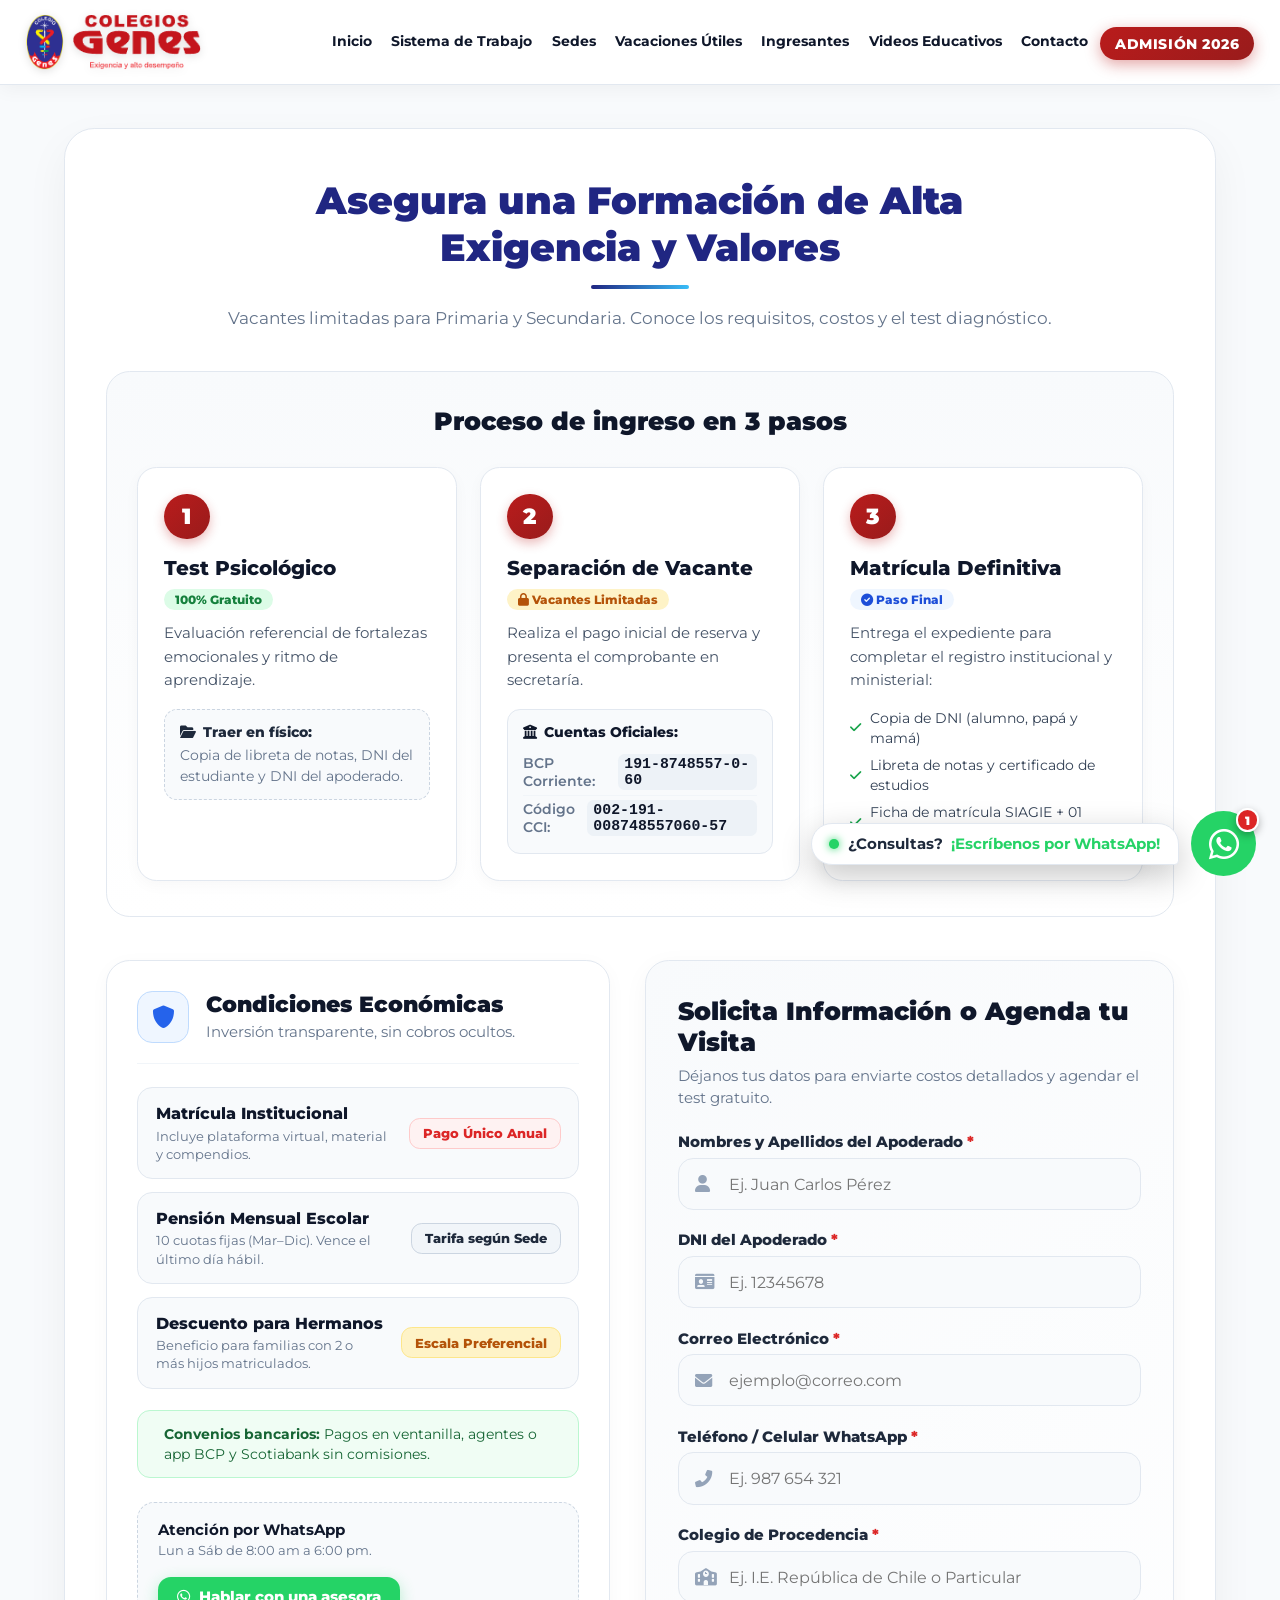
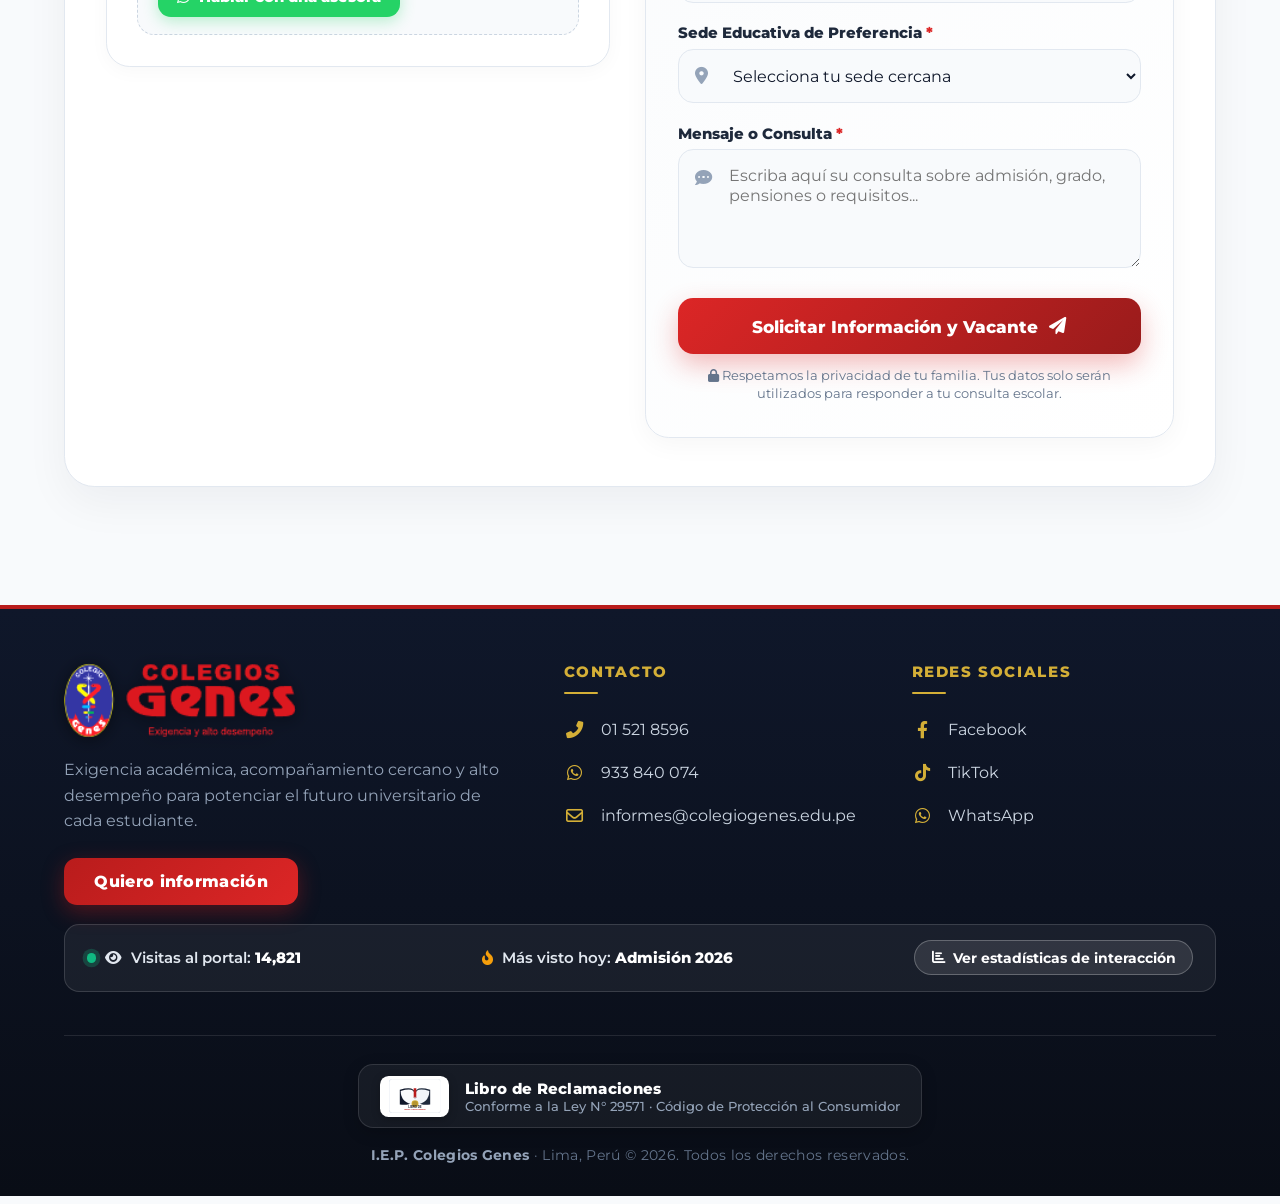
==== commit f29e21be: "refactor(admision): streamline admission form to clean single-column layout" ====
--- a/admision.html
+++ b/admision.html
@@ -28,7 +28,8 @@
     <meta property="og:url" content="https://colegio-genes.vercel.app/admision">
     <meta property="og:title" content="Proceso de Admisión 2026 | Colegio Genes">
     <meta property="og:description" content="Postula al Proceso de Admisión 2026 en Colegio Genes: requisitos, cronograma, solicitud de vacante en línea y atención inmediata por sede.">
-    <meta property="og:image" content="https://colegio-genes.vercel.app/assets/images/og_preview.jpg">
+    <!-- [PUBLICACIONES] PREVIEW WHATSAPP/REDES: Reemplaza assets/images/og_preview.jpg (1200x630 px) para cambiar la imagen al compartir el enlace. -->
+        <meta property="og:image" content="https://colegio-genes.vercel.app/assets/images/og_preview.jpg">
     <meta property="og:image:secure_url" content="https://colegio-genes.vercel.app/assets/images/og_preview.jpg">
     <meta property="og:image:type" content="image/jpeg">
     <meta property="og:image:width" content="1200">
@@ -259,6 +260,7 @@
     <div class="main-container">
         
         <!-- SECCIÓN INICIO -->
+        <!-- [PUBLICACIONES] ADMISIÓN: Actualiza año, enlaces de WhatsApp (https://wa.me/51...) y sedes del formulario aquí. -->
         <section id="admision" class="active">
             <div class="content-wrapper">
                 <div class="card animate-fade-up admision-card-main">
@@ -414,61 +416,53 @@
                                     </p>
                                 </div>
 
-                                <form class="parent-modern-form" data-form-type="admision" action="#" method="POST" novalidate>
+                                <form class="formulario-moderno" data-form-type="admision" action="#" method="POST" novalidate>
                                     <input type="text" name="_gotcha" tabindex="-1" autocomplete="off" style="display:none;" aria-hidden="true">
-                                    <div class="parent-form-grid">
-                                        <div class="form-field-unit">
+                                    <div class="form-grid">
+                                        <div class="input-field-group">
                                             <label for="adm-nombres">Nombres y Apellidos del Apoderado <span class="required">*</span></label>
-                                            <div class="form-input-shell">
-                                                <i class="fas fa-user field-icon"></i>
-                                                <input id="adm-nombres" type="text" name="nombres" placeholder="Ej. Carlos Mendoza Ramos" pattern="^[a-zA-ZáéíóúÁÉÍÓÚñÑüÜ\s]{3,60}$" minlength="3" maxlength="60" title="Ingrese solo letras y espacios (sin números)" required>
+                                            <div class="input-wrapper">
+                                                <i class="fas fa-user input-icon"></i>
+                                                <input id="adm-nombres" type="text" name="nombres" placeholder="Ej. Juan Carlos Pérez" pattern="^[a-zA-ZáéíóúÁÉÍÓÚñÑüÜ\s]{3,60}$" minlength="3" maxlength="60" title="Ingrese solo letras y espacios (sin números)" required>
                                             </div>
                                         </div>
 
-                                        <div class="form-field-unit">
+                                        <div class="input-field-group">
                                             <label for="adm-dni">DNI del Apoderado <span class="required">*</span></label>
-                                            <div class="form-input-shell">
-                                                <i class="fas fa-id-card field-icon"></i>
-                                                <input id="adm-dni" type="text" name="dni" placeholder="Ej. 45892134" pattern="[0-9]{8}" minlength="8" maxlength="8" inputmode="numeric" title="El DNI debe contener exactamente 8 números" required>
+                                            <div class="input-wrapper">
+                                                <i class="fas fa-id-card input-icon"></i>
+                                                <input id="adm-dni" type="text" name="dni" placeholder="Ej. 12345678" pattern="[0-9]{8}" minlength="8" maxlength="8" inputmode="numeric" title="El DNI debe contener exactamente 8 números" required>
                                             </div>
                                         </div>
 
-                                        <div class="form-field-unit">
+                                        <div class="input-field-group">
+                                            <label for="adm-correo">Correo Electrónico <span class="required">*</span></label>
+                                            <div class="input-wrapper">
+                                                <i class="fas fa-envelope input-icon"></i>
+                                                <input id="adm-correo" type="email" name="correo" placeholder="ejemplo@correo.com" pattern="^[a-zA-Z0-9._%+\-]+@[a-zA-Z0-9.\-]+\.[a-zA-Z]{2,}$" title="Ingrese un correo electrónico válido" required>
+                                            </div>
+                                        </div>
+
+                                        <div class="input-field-group">
                                             <label for="adm-telefono">Teléfono / Celular WhatsApp <span class="required">*</span></label>
-                                            <div class="form-input-shell">
-                                                <i class="fas fa-phone-alt field-icon"></i>
+                                            <div class="input-wrapper">
+                                                <i class="fas fa-phone-alt input-icon"></i>
                                                 <input id="adm-telefono" type="tel" name="telefono" placeholder="Ej. 987 654 321" pattern="^9[0-9]{8}$" minlength="9" maxlength="9" inputmode="numeric" title="El celular debe comenzar con 9 y tener 9 dígitos" required>
                                             </div>
                                         </div>
 
-                                        <div class="form-field-unit">
-                                            <label for="adm-correo">Correo Electrónico del Apoderado <span class="required">*</span></label>
-                                            <div class="form-input-shell">
-                                                <i class="fas fa-envelope field-icon"></i>
-                                                <input id="adm-correo" type="email" name="correo" placeholder="Ej. familia.mendoza@gmail.com" pattern="^[a-zA-Z0-9._%+\-]+@[a-zA-Z0-9.\-]+\.[a-zA-Z]{2,}$" title="Ingrese un correo electrónico válido" required>
-                                            </div>
-                                        </div>
-
-                                        <div class="form-field-unit">
-                                            <label for="adm-estudiante">Nombres y Apellidos del Estudiante <span class="required">*</span></label>
-                                            <div class="form-input-shell">
-                                                <i class="fas fa-user-graduate field-icon"></i>
-                                                <input id="adm-estudiante" type="text" name="estudiante" placeholder="Ej. Mateo Mendoza Silva" pattern="^[a-zA-ZáéíóúÁÉÍÓÚñÑüÜ\s]{3,60}$" minlength="3" maxlength="60" title="Ingrese solo letras y espacios para el nombre del estudiante" required>
-                                            </div>
-                                        </div>
-
-                                        <div class="form-field-unit">
+                                        <div class="input-field-group">
                                             <label for="adm-colegio">Colegio de Procedencia <span class="required">*</span></label>
-                                            <div class="form-input-shell">
-                                                <i class="fas fa-school field-icon"></i>
+                                            <div class="input-wrapper">
+                                                <i class="fas fa-school input-icon"></i>
                                                 <input id="adm-colegio" type="text" name="colegio_origen" placeholder="Ej. I.E. República de Chile o Particular" pattern="^[a-zA-Z0-9áéíóúÁÉÍÓÚñÑüÜ\s\.,\-#°]{3,80}$" minlength="3" maxlength="80" title="Ingrese el nombre del colegio de procedencia" required>
                                             </div>
                                         </div>
 
-                                        <div class="form-field-unit">
+                                        <div class="input-field-group">
                                             <label for="adm-sede">Sede Educativa de Preferencia <span class="required">*</span></label>
-                                            <div class="form-input-shell">
-                                                <i class="fas fa-map-marker-alt field-icon"></i>
+                                            <div class="input-wrapper">
+                                                <i class="fas fa-map-marker-alt input-icon"></i>
                                                 <select id="adm-sede" name="sede" required>
                                                     <option value="" disabled selected>Selecciona tu sede cercana</option>
                                                     <option value="Genes Alborada">Genes Alborada (Comas)</option>
@@ -483,25 +477,11 @@
                                             </div>
                                         </div>
 
-                                        <div class="form-field-unit">
-                                            <label for="adm-nivel">Nivel Educativo del Alumno <span class="required">*</span></label>
-                                            <div class="form-input-shell">
-                                                <i class="fas fa-graduation-cap field-icon"></i>
-                                                <select id="adm-nivel" name="nivel" required>
-                                                    <option value="" disabled selected>Selecciona nivel</option>
-                                                    <option value="Primaria">Nivel Primaria (1.° a 6.°)</option>
-                                                    <option value="Secundaria">Nivel Secundaria (1.° a 5.°)</option>
-                                                </select>
-                                            </div>
-                                        </div>
-
-                                        <div class="form-field-unit full-width">
-                                            <label for="adm-grado">Grado Escolar a Postular <span class="required">*</span></label>
-                                            <div class="form-input-shell">
-                                                <i class="fas fa-layer-group field-icon"></i>
-                                                <select id="adm-grado" name="grado" required disabled>
-                                                    <option value="" disabled selected>← Primero selecciona el nivel (Primaria o Secundaria)</option>
-                                                </select>
+                                        <div class="input-field-group">
+                                            <label for="adm-mensaje">Mensaje o Consulta <span class="required">*</span></label>
+                                            <div class="input-wrapper textarea-wrapper">
+                                                <i class="fas fa-comment-dots input-icon"></i>
+                                                <textarea id="adm-mensaje" name="mensaje" rows="4" placeholder="Escriba aquí su consulta sobre admisión, grado, pensiones o requisitos..." minlength="10" maxlength="500" required></textarea>
                                             </div>
                                         </div>
                                     </div>
@@ -509,8 +489,9 @@
                                     <input type="hidden" name="_captcha" value="false">
                                     <input type="hidden" name="_subject" value="Nuevo prospecto Admisión / Vacaciones Útiles - Colegio Genes">
 
-                                    <button type="submit" class="btn-parent-submit">
-                                        <span><i class="fas fa-paper-plane" style="margin-right: 8px;"></i> Solicitar Información y Vacante</span>
+                                    <button type="submit" class="btn-submit-contacto">
+                                        <span>Solicitar Información y Vacante</span>
+                                        <i class="fas fa-paper-plane icon-arrow"></i>
                                     </button>
                                     <p class="form-privacy-note">
                                         <i class="fas fa-lock"></i> Respetamos la privacidad de tu familia. Tus datos solo serán utilizados para responder a tu consulta escolar.
@@ -764,7 +745,8 @@
     </div>
 
     <!-- WHATSAPP FLOTANTE INTERACTIVO -->
-    <div class="whatsapp-widget-wrapper">
+    <!-- [PUBLICACIONES] WHATSAPP FLOTANTE: Cambia el número (51...) y mensaje precargado en ambos href="https://wa.me/..." o en js/config.js. -->
+        <div class="whatsapp-widget-wrapper">
         <a href="https://wa.me/51933840074?text=Hola%20Colegio%20Genes,%20deseo%20recibir%20informaci%C3%B3n%20sobre%20el%20colegio,%20vacantes%20y%20el%20proceso%20de%20admisi%C3%B3n.%20%C2%BFMe%20podr%C3%ADan%20ayudar%3F" target="_blank" rel="noopener noreferrer" class="whatsapp-bubble-msg" style="text-decoration: none; color: inherit;">
             <span class="ws-online-dot"></span>
             ¿Consultas? <strong style="color: #25D366;">¡Escríbenos por WhatsApp!</strong>
--- a/css/styles.css
+++ b/css/styles.css
@@ -3020,7 +3020,8 @@
 }
 
 .input-wrapper input,
-.input-wrapper textarea {
+.input-wrapper textarea,
+.input-wrapper select {
     width: 100%;
     padding: 14px 16px 14px 46px;
     background: #F8FAFC;
@@ -3040,7 +3041,8 @@
 .input-wrapper.textarea-wrapper .input-icon { top: 18px; }
 
 .input-wrapper input:focus,
-.input-wrapper textarea:focus {
+.input-wrapper textarea:focus,
+.input-wrapper select:focus {
     background: #FFFFFF;
     border-color: #DC2626;
     box-shadow: 0 0 0 4px rgba(220, 38, 38, 0.12);
@@ -5807,7 +5809,8 @@
     .input-field-group { width: 100%; min-width: 0; }
     .input-wrapper { width: 100%; min-width: 0; }
     .input-wrapper input,
-    .input-wrapper textarea {
+    .input-wrapper textarea,
+    .input-wrapper select {
         width: 100%;
         min-width: 0;
         padding: 12px 14px 12px 42px;
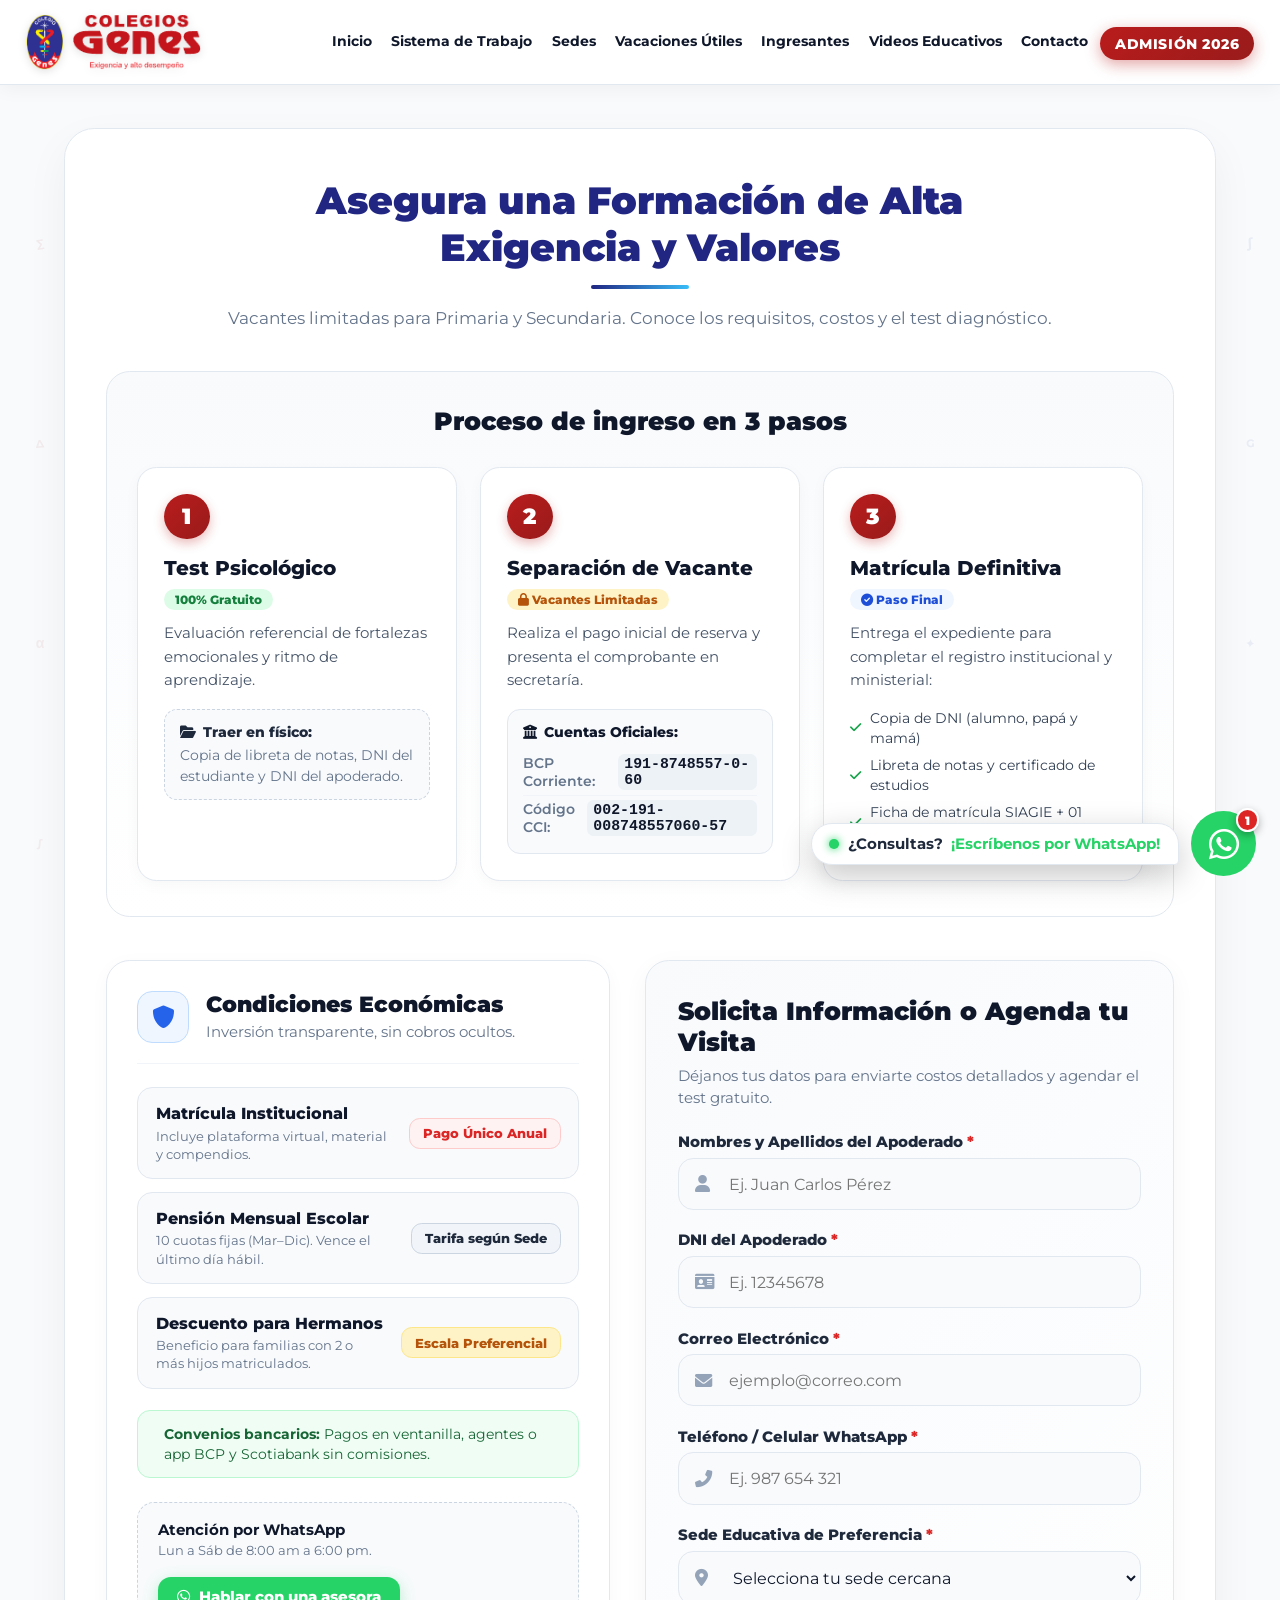
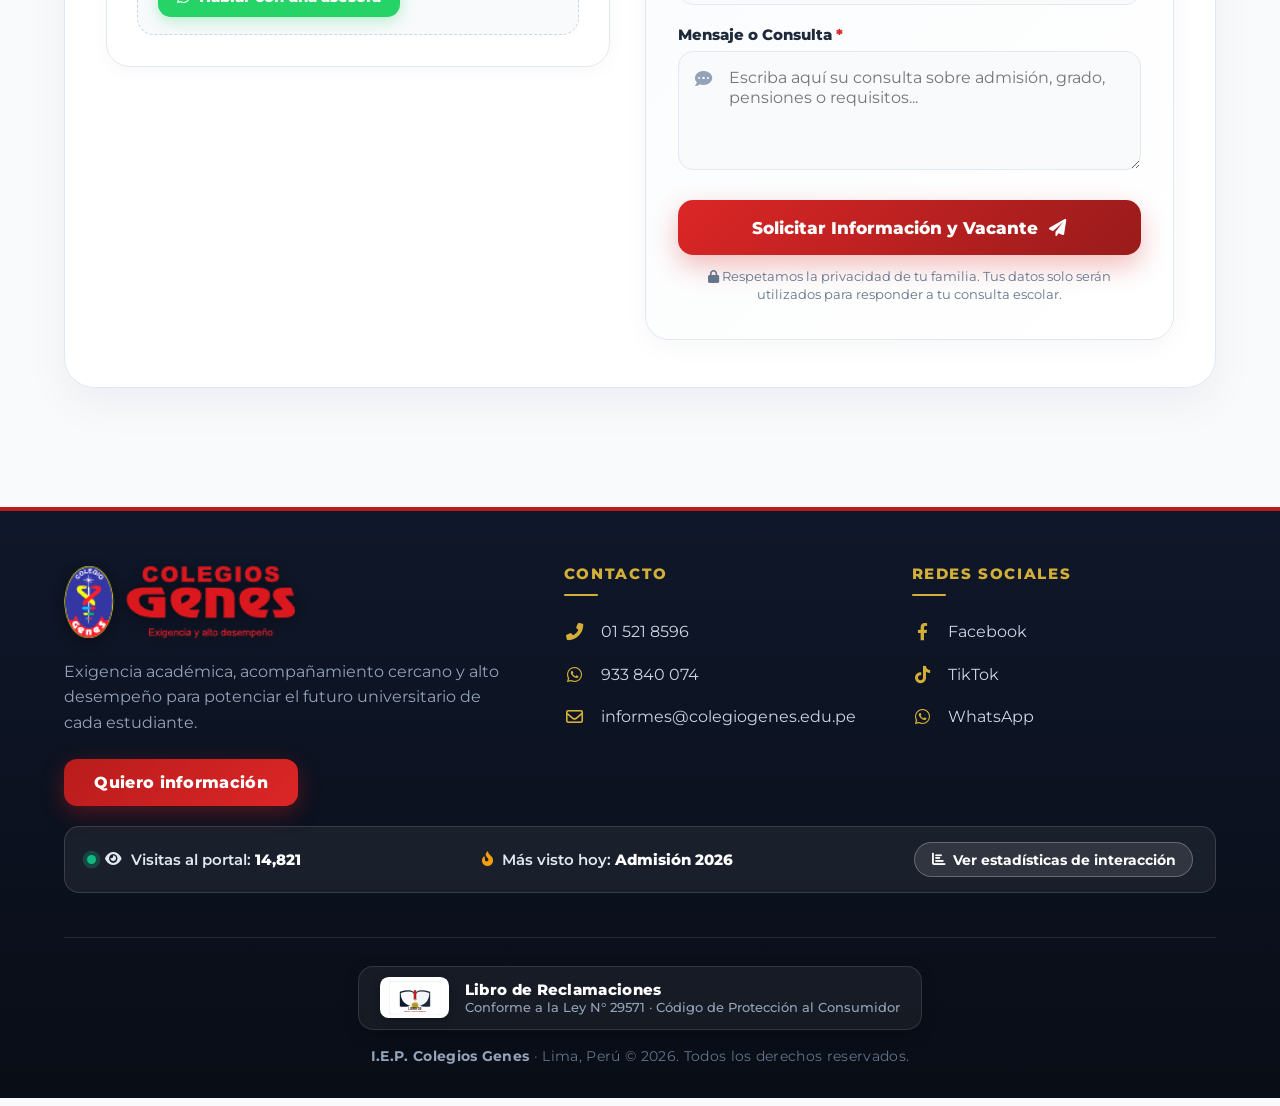
==== commit fb5a4b30: "feat(ui): remove school-of-origin field and add subtle desktop cursor-reactive Genes background" ====
--- a/admision.html
+++ b/admision.html
@@ -452,14 +452,6 @@
                                         </div>
 
                                         <div class="input-field-group">
-                                            <label for="adm-colegio">Colegio de Procedencia <span class="required">*</span></label>
-                                            <div class="input-wrapper">
-                                                <i class="fas fa-school input-icon"></i>
-                                                <input id="adm-colegio" type="text" name="colegio_origen" placeholder="Ej. I.E. República de Chile o Particular" pattern="^[a-zA-Z0-9áéíóúÁÉÍÓÚñÑüÜ\s\.,\-#°]{3,80}$" minlength="3" maxlength="80" title="Ingrese el nombre del colegio de procedencia" required>
-                                            </div>
-                                        </div>
-
-                                        <div class="input-field-group">
                                             <label for="adm-sede">Sede Educativa de Preferencia <span class="required">*</span></label>
                                             <div class="input-wrapper">
                                                 <i class="fas fa-map-marker-alt input-icon"></i>
--- a/css/styles.css
+++ b/css/styles.css
@@ -130,6 +130,20 @@
     display: flex;
     flex-direction: column;
     overflow-x: hidden;
+}
+
+#genes-bg-canvas {
+    position: fixed;
+    inset: 0;
+    width: 100%;
+    height: 100%;
+    pointer-events: none;
+    z-index: 0;
+}
+
+.main-container {
+    position: relative;
+    z-index: 1;
 }
 
 @keyframes fadeIn {
@@ -3120,6 +3134,7 @@
     margin-top: 40px;
     border-top: 4px solid var(--crimson-red);
     position: relative;
+    z-index: 2;
 }
 
 .footer-inner {
@@ -5023,6 +5038,7 @@
         justify-content: center;
     }
     .logo-img { height: 50px; max-width: 170px; }
+    #genes-bg-canvas { display: none; }
     nav .nav-links {
         position: fixed;
         top: 0;
